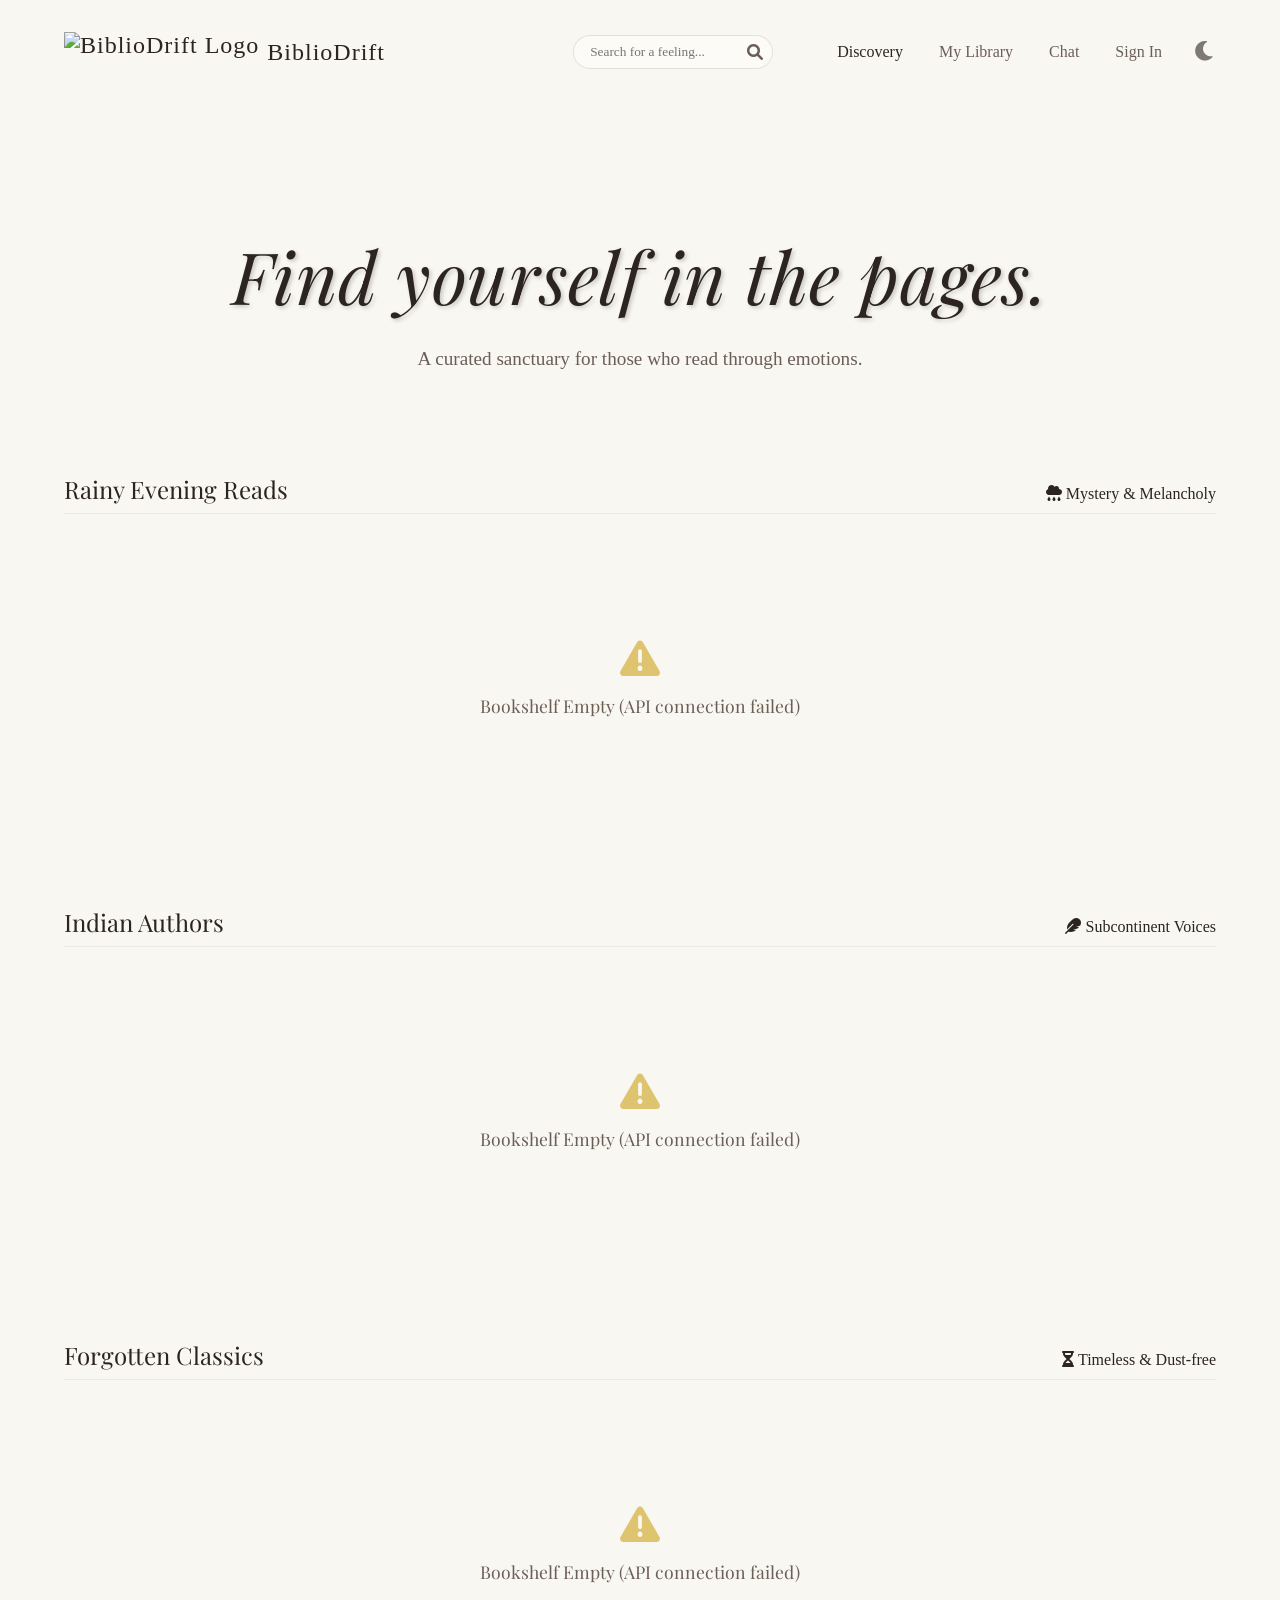
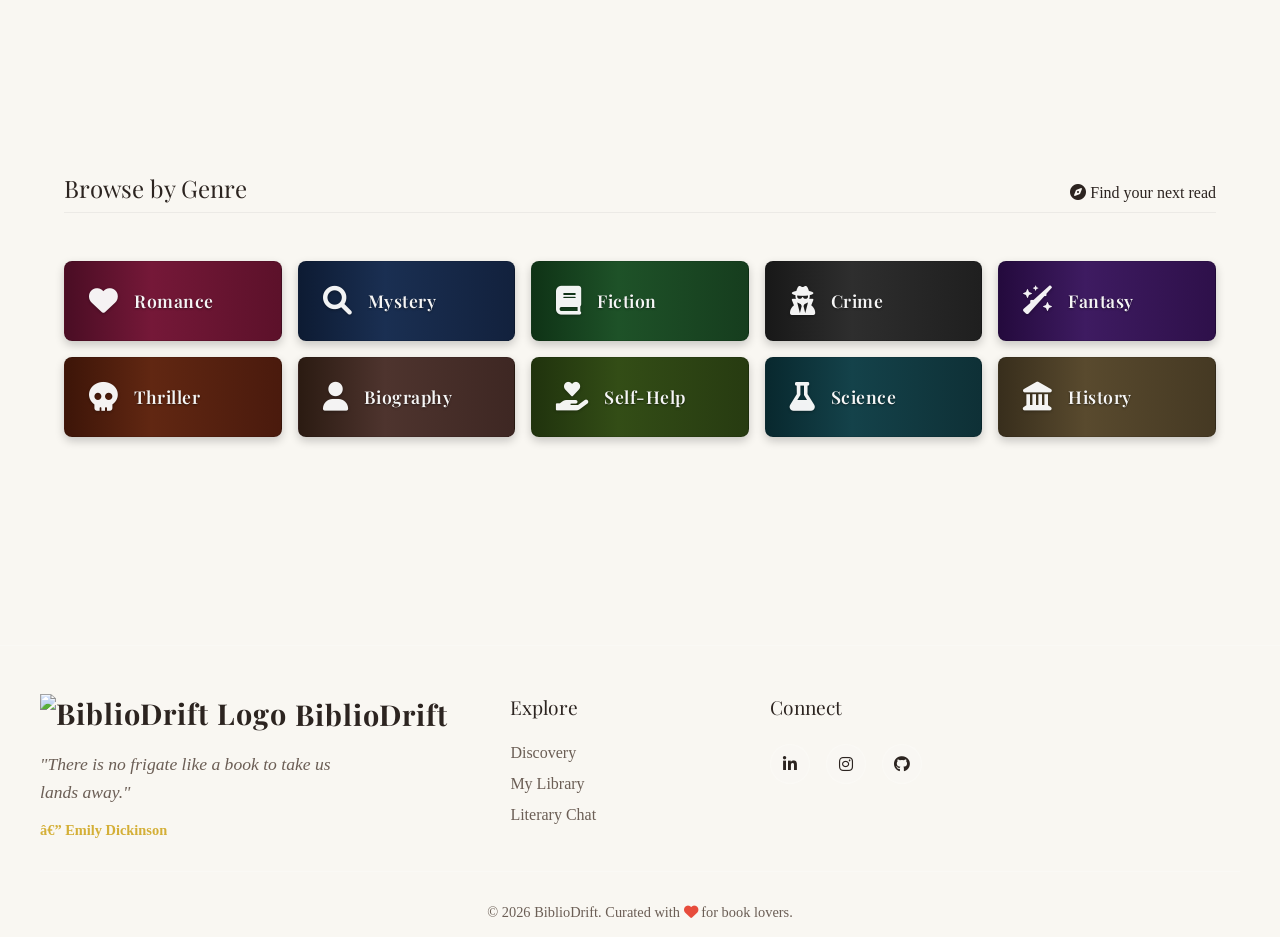
==== frontend/pages/index.html @ f691bd83 "Merge branch 'main' into username" ====
﻿<!doctype html>
<html lang="en">

<head>
  <meta charset="UTF-8" />
  <meta name="viewport" content="width=device-width, initial-scale=1.0" />
  <title>BiblioDrift | Find yourself in the pages</title>
  <link rel="stylesheet" href="../css/style.css" />

  <!-- Fonts -->
  <link rel="preconnect" href="https://fonts.googleapis.com" />
  <link rel="preconnect" href="https://fonts.gstatic.com" crossorigin />
  <link
    href="https://fonts.googleapis.com/css2?family=Playfair+Display:ital,wght@0,400;0,600;1,400&family=Georgia&display=swap"
    rel="stylesheet" />
  <link rel="stylesheet" href="https://cdnjs.cloudflare.com/ajax/libs/font-awesome/6.0.0/css/all.min.css" />
</head>

<body>
  <header>
    <a href="index.html" class="logo">
      <img style="height: 40px" src="../assets/images/biblioDrift_favicon.png" alt="BiblioDrift Logo"> BiblioDrift
    </a>
    <div class="header-controls">
      <div class="search-bar">
        <input type="text" id="searchInput" class="search-input" placeholder="Search for a feeling...">
        <i class="fa-solid fa-search search-icon" id="searchIcon" style="cursor: pointer;"></i>
      </div>
      <nav class="nav-links">
        <div class="tooltip">
          <a href="index.html" class="active">Discovery</a>
          <span class="tooltip-text"><i class="fa-solid fa-wand-magic-sparkles"></i> Explore books</span>
        </div>
        <div class="tooltip">
          <a href="library.html">My Library</a>
          <span class="tooltip-text"><i class="fa-solid fa-book"></i> My Library</span>
        </div>
        <div class="tooltip">
          <a href="chat.html">Chat</a>
          <span class="tooltip-text"><i class="fa-solid fa-comments"></i> Chat</span>
        </div>
        <!-- DYNAMIC AUTH LINK -->
        <div class="tooltip">
          <a href="auth.html" id="navAuthLink">Sign In</a>
          <span class="tooltip-text" id="navAuthTooltip"><i class="fa-solid fa-key"></i> Access account</span>
        </div>
      </nav>
      <button id="themeToggle" class="btn-icon" title="Toggle Theme">
        <i class="fa-solid fa-moon"></i>
      </button>
      <button id="export-library" class="btn-icon" title="Export Library">
        <i class="fa-solid fa-download"></i>
      </button>
    </div>
  </header>

  <main>
    <section class="hero">
      <h1>Find yourself in the pages.</h1>
      <p>A curated sanctuary for those who read through emotions.</p>
    </section>

    <!-- SEARCH RESULTS SECTION (Initially Hidden) -->
    <section id="search-results-section" class="curated-section" style="display: none;">
      <div class="section-header">
        <h2 id="search-query-display">Search Results</h2>
        <span><i class="fa-solid fa-magnifying-glass"></i> Exploring your query</span>
      </div>
      <div class="curated-row" id="search-results-grid">
        <!-- Dynamically Appended Books -->
      </div>
    </section>

    <!-- Curated Sections -->
    <section class="curated-section">
      <div class="section-header">
        <h2>Rainy Evening Reads</h2>
        <span><i class="fa-solid fa-cloud-rain"></i> Mystery & Melancholy</span>
      </div>
      <div class="curated-row" id="row-rainy"></div>
    </section>

    <section class="curated-section">
      <div class="section-header">
        <h2>Indian Authors</h2>
        <span><i class="fa-solid fa-feather"></i> Subcontinent Voices</span>
      </div>
      <div class="curated-row" id="row-indian"></div>
    </section>

    <section class="curated-section">
      <div class="section-header">
        <h2>Forgotten Classics</h2>
        <span><i class="fa-solid fa-hourglass"></i> Timeless & Dust-free</span>
      </div>
      <div class="curated-row" id="row-classics"></div>
    </section>

    <!-- Genre Grid Section -->
    <section class="curated-section genre-section">
      <div class="section-header">
        <h2>Browse by Genre</h2>
        <span><i class="fa-solid fa-compass"></i> Find your next read</span>
      </div>
      <div class="genre-grid" id="genre-grid">
        <div class="genre-card" data-genre="romance"><i class="fa-solid fa-heart"></i><span>Romance</span></div>
        <div class="genre-card" data-genre="mystery"><i class="fa-solid fa-magnifying-glass"></i><span>Mystery</span>
        </div>
        <div class="genre-card" data-genre="fiction"><i class="fa-solid fa-book"></i><span>Fiction</span></div>
        <div class="genre-card" data-genre="crime"><i class="fa-solid fa-user-secret"></i><span>Crime</span></div>
        <div class="genre-card" data-genre="fantasy"><i class="fa-solid fa-wand-sparkles"></i><span>Fantasy</span></div>
        <div class="genre-card" data-genre="thriller"><i class="fa-solid fa-skull"></i><span>Thriller</span></div>
        <div class="genre-card" data-genre="biography"><i class="fa-solid fa-user"></i><span>Biography</span></div>
        <div class="genre-card" data-genre="self-help"><i
            class="fa-solid fa-hand-holding-heart"></i><span>Self-Help</span></div>
        <div class="genre-card" data-genre="science"><i class="fa-solid fa-flask"></i><span>Science</span></div>
        <div class="genre-card" data-genre="history"><i class="fa-solid fa-landmark"></i><span>History</span></div>
      </div>
    </section>

    <!-- Genre Modal -->
    <dialog id="genre-modal" class="genre-modal">
      <div class="genre-modal-content">
        <div class="genre-modal-header">
          <h2 id="genre-modal-title">Genre Books</h2>
          <button class="close-genre-modal" id="close-genre-modal"><i class="fa-solid fa-xmark"></i></button>
        </div>
        <div class="genre-modal-body">
          <div class="genre-books-grid" id="genre-books-grid"></div>
        </div>
      </div>
    </dialog>

    <!-- Book Details Modal -->
    <dialog id="book-details-modal" class="glass-modal">
      <div class="modal-content">
        <button class="close-modal-btn" id="closeModalBtn"><i class="fa-solid fa-xmark"></i></button>
        <div class="modal-body">
          <div class="modal-media"><img id="modal-img" src="" alt="Book Cover" /></div>
          <div class="modal-info">
            <h2 id="modal-title">Book Title</h2>
            <p id="modal-author" class="modal-subtitle">Author Name</p>
            <div class="ai-insight-box">
              <div class="ai-header"><i class="fa-solid fa-wand-magic-sparkles"></i><span>AI Insight</span></div>
              <p id="modal-summary">Loading thoughts...</p>
            </div>
            <div class="modal-actions">
              <button id="modal-add-btn" class="btn-primary"><i class="fa-regular fa-heart"></i> Add to Library</button>
              <button id="modal-share-btn" class="btn-secondary" style="margin-left: 10px; padding: 0.8rem 1.5rem; border: 1px solid var(--glass-border); border-radius: 8px; background: transparent; cursor: pointer; color: var(--text-main); font-family: inherit; transition: all 0.3s ease;"><i class="fa-solid fa-share-nodes"></i> Share</button>
            </div>
          </div>
        </div>
      </div>
    </dialog>
  </main>

  <button id="backToTop" class="btn-icon back-to-top" title="Back to Top">
    <i class="fa-solid fa-arrow-up"></i>
  </button>


  <!-- Enhanced Footer -->
  <footer class="main-footer">
    <div class="footer-container">
      <div class="footer-brand">
        <a href="index.html" class="logo">
          <img style="height: 40px" src="../assets/images/biblioDrift_favicon.png" alt="BiblioDrift Logo"> BiblioDrift
        </a>
        <p class="footer-tagline">"There is no frigate like a book to take us lands away."</p>
        <p class="footer-subtext">â€” Emily Dickinson</p>
      </div>
      <div class="footer-nav">
        <h3>Explore</h3>
        <ul>
          <li><a href="index.html">Discovery</a></li>
          <li><a href="library.html">My Library</a></li>
          <li><a href="chat.html">Literary Chat</a></li>
        </ul>
      </div>
      <div class="footer-social">
        <h3>Connect</h3>
        <div class="social-icons">
          <a href="#" title="LinkedIn"><i class="fab fa-linkedin-in"></i></a>
          <a href="#" title="Instagram"><i class="fab fa-instagram"></i></a>
          <a href="https://github.com/devanshi14malhotra/BiblioDrift" target="_blank" title="GitHub"><i
              class="fa-brands fa-github"></i></a>
        </div>
      </div>
    </div>
    <div class="footer-bottom">
      <p>&copy; 2026 BiblioDrift. Curated with <i class="fa-solid fa-heart"></i> for book lovers.</p>
    </div>
  </footer>

  <script src="../js/config.js"></script>
  <script src="../js/app.js"></script>
  <script src="../script/header-scroll.js"></script>
  <script>
    // Persistent Login Status Check
    document.addEventListener('DOMContentLoaded', () => {
      if (localStorage.getItem('isLoggedIn') === 'true') {
        const link = document.getElementById('navAuthLink');
        const tooltip = document.getElementById('navAuthTooltip');
        if (link) {
          link.innerHTML = '<i class="fa-solid fa-user"></i>';
          link.href = 'profile.html';
        }
        if (tooltip) {
          tooltip.innerHTML = '<i class="fa-solid fa-id-card"></i> View Profile';
        }
      }
    });
  </script>
</body>

</html>
---- frontend/css/style.css ----
:root {
    /* Day Theme (Default) */
    --bg-color: #f9f7f2;
    --header-bg: rgba(249, 247, 242, 0.8);
    --text-main: #2c2420;
    --text-muted: #6b5e55;
    --accent-gold: #d4af37;
    --wood-dark: #5d4037;
    --wood-light: #8d6e63;
    --glass-bg: rgba(255, 255, 255, 0.1);
    --glass-border: rgba(255, 255, 255, 0.2);
    --shadow-soft: 0 10px 30px rgba(0, 0, 0, 0.05);
    --input-bg: rgba(255, 255, 255, 0.5);
    --input-border: rgba(0, 0, 0, 0.1);
    --book-bg: #fff;
    --paper-color: #fffdf9;

    /* Vibe Colors */
    --vibe-mystery: #78909c;
    --vibe-romance: #ef9a9a;
    --vibe-classic: #a1887f;

    /* Dimensions */
    --book-width: 160px;
    --book-height: 240px;
    --book-thick: 40px;
}

[data-theme="night"] {
    /* Night Theme (Dark Wood) */
    --bg-color: #1e1a18;
    --header-bg: rgba(30, 26, 24, 0.85);
    --text-main: #e0d5cb;
    --text-muted: #a89a8e;
    --accent-gold: #fccb4e;
    --wood-dark: #3e2723;
    --wood-light: #5d4037;
    --glass-bg: rgba(0, 0, 0, 0.3);
    --glass-border: rgba(255, 255, 255, 0.05);
    --shadow-soft: 0 10px 40px rgba(0, 0, 0, 0.4);
    --input-bg: rgba(0, 0, 0, 0.2);
    --input-border: rgba(255, 255, 255, 0.1);
    --book-bg: #2c2420;
    --paper-color: #e0d5cb;
}

* {
    box-sizing: border-box;
    margin: 0;
    padding: 0;
}

html {
    scroll-behavior: smooth;
}

body {
    background-color: var(--bg-color);
    color: var(--text-main);
    font-family: "Georgia", serif;
    /* Classic serif for books */
    overflow-x: hidden;
    min-height: 100vh;
}

/* Global Wooden Scrollbar Styling */
::-webkit-scrollbar {
    width: 12px;
}

::-webkit-scrollbar-track {
    background: var(--bg-color);
}

::-webkit-scrollbar-thumb {
    background: linear-gradient(180deg, var(--wood-dark), var(--wood-light));
    border-radius: 6px;
    border: 2px solid var(--bg-color);
}

::-webkit-scrollbar-thumb:hover {
    background: linear-gradient(180deg, var(--wood-light), var(--wood-dark));
    box-shadow: inset 0 0 6px rgba(0, 0, 0, 0.3);
}

h1,
h2,
h3 {
    font-weight: normal;
    font-family: "Playfair Display", serif;
    /* Elegant headings */
}

/* --- Layout --- */
header {
    padding: 2rem 4rem;
    display: flex;
    justify-content: space-between;
    align-items: center;
    position: sticky;
    top: 0;
    z-index: 100;
    background: var(--header-bg);
    backdrop-filter: blur(10px);
    transition: background 0.5s ease;
}

.header-controls {
    display: flex;
    align-items: center;
    gap: 2rem;
}

.search-bar {
    position: relative;
    display: flex;
    align-items: center;
}

.search-input {
    background: var(--input-bg);
    border: 1px solid var(--input-border);
    padding: 0.5rem 1rem;
    border-radius: 20px;
    font-family: "Georgia", serif;
    width: 200px;
    transition: all 0.3s ease;
    outline: none;
    color: var(--text-main);
}

.search-input:focus {
    background: var(--book-bg);
    width: 300px;
    box-shadow: var(--shadow-soft);
}

.search-icon {
    position: absolute;
    right: 10px;
    color: var(--text-muted);
    cursor: pointer;
    transition: color 0.3s ease;
}

.search-icon:hover {
    color: var(--text-main);
}

.logo {
    font-size: 1.5rem;
    letter-spacing: 1px;
    color: var(--text-main);
    text-decoration: none;
    display: flex;
    align-items: center;
    gap: 0.5rem;
}

.nav-links a {
    text-decoration: none;
    color: var(--text-muted);
    margin-left: 2rem;
    transition: color 0.3s ease;
}

.nav-links a:hover,
.nav-links a.active {
    color: var(--text-main);
}

/* === ANIMATED HOVER TOOLTIPS FOR NAVIGATION (NEW) === */
.tooltip {
    position: relative;
    display: inline-block;
}

.tooltip-text {
    position: absolute;
    left: 50%;
    bottom: calc(100% + 8px);
    transform: translateX(-50%) scale(0.95) translateY(6px);
    padding: 10px 14px;
    background: #fffaf3;
    color: #2b2b2b;
    font-size: 13px;
    font-weight: 500;
    white-space: nowrap;
    border-radius: 10px;
    box-shadow: 0 8px 20px rgba(0, 0, 0, 0.15);
    border: 1px solid rgba(0, 0, 0, 0.08);
    opacity: 0;
    visibility: hidden;
    pointer-events: none;
    transition: all 0.25s ease;
    z-index: 9999;
}

.tooltip-text::after {
    content: "";
    position: absolute;
    top: 100%;
    left: 50%;
    transform: translateX(-50%) rotate(45deg);
    width: 12px;
    height: 12px;
    background: #fffaf3;
    border-left: 1px solid rgba(0, 0, 0, 0.08);
    border-bottom: 1px solid rgba(0, 0, 0, 0.08);
}

.tooltip:hover .tooltip-text {
    opacity: 1;
    visibility: visible;
    transform: translateX(-40%) scale(1) translateY(0);
}

.tooltip-text i {
    margin-right: 5px;
    color: var(--accent-gold);
}

main {
    padding: 2rem 4rem;
    max-width: 1400px;
    margin: 0 auto;
}

/* --- Hero --- */
.hero {
    text-align: center;
    padding: 6rem 1rem;
    animation: heroFade 1s ease-out;
}

@keyframes heroFade {
    from {
        opacity: 0;
        transform: translateY(15px);
    }

    to {
        opacity: 1;
        transform: translateY(0);
    }
}

.hero h1 {
    font-size: clamp(2.5rem, 8vw, 4.5rem);
    margin-bottom: 1.5rem;
    font-style: italic;
    line-height: 1.2;
    letter-spacing: 0.5px;
    text-shadow: 2px 2px 4px rgba(0, 0, 0, 0.2);
}

.hero p {
    color: var(--text-muted);
    font-size: 1.2rem;
    line-height: 1.8;
    max-width: 55ch;
    margin: 0 auto;
}

/* --- Curated Tables (Horizontal Scroll) --- */
.curated-section {
    margin-bottom: 6rem;
}

.section-header {
    margin-bottom: 2rem;
    border-bottom: 1px solid rgba(0, 0, 0, 0.05);
    padding-bottom: 0.5rem;
    display: flex;
    justify-content: space-between;
    align-items: baseline;
}

.curated-row {
    display: flex;
    gap: 3rem;
    padding: 2rem 1rem;
    overflow-x: visible;
    /* Allow 3D overflow */
    perspective: 1000px;
}

/* --- 3D Book Component --- */
.book-scene {
    width: var(--book-width);
    height: var(--book-height);
    perspective: 1000px;
    cursor: pointer;
    /* Random slight rotation for organic feel - handled in JS usually, but default here */
}

.book {
    width: 100%;
    height: 100%;
    position: relative;
    transform-style: preserve-3d;
    /* Bouncy cozy feel */
    transform-origin: center center -20px;
    /* Pivot inside the book */
    animation: floatIn 0.8s ease-out backwards;
}

@keyframes floatIn {
    from {
        opacity: 0;
        transform: translateY(50px) scale(0.9);
    }

    to {
        opacity: 1;
        transform: translateY(0) scale(1);
    }
}

.book.flipped {
    transform: rotateY(180deg) scale(1.2) translateZ(50px);
    /* Expand and bring closer */
    z-index: 100;
}

/* Book Faces */
.book__face {
    position: absolute;
    width: 100%;
    height: 100%;
    backface-visibility: hidden;
    /* Hide back when front is clear */
    border-radius: 4px 8px 8px 4px;
    box-shadow: 5px 5px 15px rgba(0, 0, 0, 0.15);
}

.book__face--front {
    background: var(--book-bg);
    transform: rotateY(0deg);
    z-index: 2;
}

.book__face--front img {
    width: 100%;
    height: 100%;
    object-fit: cover;
    border-radius: 4px 8px 8px 4px;
}

.book__face--back {
    transform: rotateY(180deg);
    background: var(--paper-color);
    /* Paper color */
    padding: 1.5rem;
    display: flex;
    flex-direction: column;
    justify-content: space-between;
    border: 1px solid var(--glass-border);
    z-index: 1;
    color: #2c2420;
    /* Keep text dark for paper feel even in night mode */
}

/* The Spine */
.book__face--spine {
    position: absolute;
    width: var(--book-thick);
    height: 100%;
    left: 0;
    top: 0;
    transform: rotateY(-90deg) translateZ(calc(var(--book-thick) / 2));
}

/* Improved 3D Box Model */
/* Re-defining .book for proper thickness volume */
.book {
    transform-origin: center center -20px;
    /* Pivot inside the book */
}

.book__face--front {
    transform: translateZ(20px);
}

.book__face--back {
    transform: rotateY(180deg) translateZ(20px);
}

.book__face--spine {
    width: 40px;
    height: 100%;
    background: #333;
    /* Default spine color */
    transform: rotateY(-90deg) translateZ(20px);
    /* Adjust positioning to be flush left of front face */
    left: -20px;
    /* Half thickness */
}

.book__face--right {
    /* Pages */
    width: 40px;
    height: 100%;
    background: linear-gradient(to right, #fff, #f0f0f0 20%, #fff 40%);
    transform: rotateY(90deg) translateZ(140px);
    /* Width - half thickness */
    left: auto;
    right: -20px;
}

/* Hover Effect: Pull out */
.book-scene:hover .book:not(.flipped) {
    transform: translateZ(30px) translateY(-10px) rotateY(-10deg);
}

/* Glassmorphism Overlay (Quick view) */
.glass-overlay {
    position: absolute;
    bottom: 10px;
    left: 10px;
    right: 10px;
    background: rgba(255, 255, 255, 0.7);
    backdrop-filter: blur(8px);
    padding: 0.5rem;
    border-radius: 6px;
    opacity: 0;
    transform: translateY(10px);
    transition: all 0.3s ease;
    pointer-events: none;
    /* Let clicks pass to book */
}

.book-scene:hover .glass-overlay {
    opacity: 1;
    transform: translateY(0);
}

/* Back of book content */
.handwritten-note {
    font-family: "Courier New", Courier, monospace;
    /* Placeholder for handwriting font */
    color: var(--text-muted);
    font-size: 0.9rem;
    line-height: 1.4;
    background: #fffdc2;
    padding: 10px;
    transform: rotate(-2deg);
    box-shadow: 2px 2px 5px rgba(0, 0, 0, 0.1);
    margin-bottom: 1rem;
}

.book-actions {
    display: flex;
    gap: 0.5rem;
}

.btn-icon {
    border: none;
    background: none;
    cursor: pointer;
    font-size: 1.2rem;
    opacity: 0.6;
    transition: opacity 0.2s;
}

.btn-icon:hover {
    opacity: 1;
    transform: scale(1.1);
}

/* --- Virtual Shelves --- */
.shelves-container {
    display: flex;
    flex-direction: column;
    gap: 4rem;
    padding: 2rem 0;
}

.shelf-row {
    position: relative;
    padding: 0 2rem 1.5rem 2rem;
    /* Realistic Wood Texture Gradient */
    background:
        repeating-linear-gradient(90deg,
            transparent 0,
            transparent 4px,
            rgba(0, 0, 0, 0.02) 5px,
            transparent 10px),
        linear-gradient(to bottom, #5d4037 0%, #3e2723 100%);
    border-bottom: 25px solid #281a15;
    /* Thicker front lip */
    border-radius: 4px;
    box-shadow:
        0 20px 20px -10px rgba(0, 0, 0, 0.3),
        inset 0 2px 20px rgba(0, 0, 0, 0.2);
    display: flex;
    align-items: flex-end;
    gap: 1.5rem;
    /* More spacing for expanded books */
    min-height: 280px;
}

.shelf-row::after {
    /* Depth shadow on wall behind books */
    content: "";
    position: absolute;
    bottom: 25px;
    /* Above bottom lip */
    left: 0;
    right: 0;
    height: 100%;
    z-index: -1;
    background: linear-gradient(to bottom,
            rgba(0, 0, 0, 0.1),
            rgba(0, 0, 0, 0.4));
    pointer-events: none;
}

.shelf-label {
    position: absolute;
    top: -20px;
    left: 0;
    font-size: 1.2rem;
    color: var(--wood-light);
    font-style: italic;
}

/* --- Mood Analysis Styles --- */

/* Mood Tags on Book Covers */
.mood-tags {
    position: absolute;
    top: 5px;
    left: 5px;
    display: flex;
    flex-direction: column;
    gap: 2px;
}

.mood-tag {
    background: rgba(0, 0, 0, 0.7);
    color: white;
    padding: 2px 6px;
    border-radius: 10px;
    font-size: 0.7rem;
    font-weight: bold;
    text-transform: capitalize;
}

/* Mood-specific colors */
.mood-cozy {
    background: #8d6e63 !important;
}

.mood-dark {
    background: #424242 !important;
}

.mood-mysterious {
    background: #5e35b1 !important;
}

.mood-romantic {
    background: #e91e63 !important;
}

.mood-adventurous {
    background: #ff5722 !important;
}

.mood-melancholy {
    background: #607d8b !important;
}

.mood-uplifting {
    background: #4caf50 !important;
}

.mood-intense {
    background: #f44336 !important;
}

.mood-whimsical {
    background: #9c27b0 !important;
}

.mood-thought-provoking {
    background: #795548 !important;
}

/* Glass overlay mood tags */
.glass-mood-tags {
    margin-top: 0.5rem;
    display: flex;
    gap: 0.25rem;
    flex-wrap: wrap;
}

.glass-mood-tag {
    background: rgba(255, 255, 255, 0.3);
    padding: 1px 4px;
    border-radius: 8px;
    font-size: 0.6rem;
    text-transform: capitalize;
}

/* Back of book mood analysis */
.mood-analysis {
    margin-top: 1rem;
    padding-top: 0.5rem;
    border-top: 1px solid rgba(0, 0, 0, 0.1);
}

.mood-tags-back {
    display: flex;
    gap: 0.25rem;
    flex-wrap: wrap;
    margin-top: 0.25rem;
}

.mood-tag-small {
    background: var(--accent-gold);
    color: white;
    padding: 1px 4px;
    border-radius: 6px;
    font-size: 0.6rem;
    text-transform: capitalize;
}

/* Mood Analysis Modal */
.mood-modal {
    position: fixed;
    top: 0;
    left: 0;
    width: 100%;
    height: 100%;
    background: rgba(0, 0, 0, 0.7);
    display: flex;
    justify-content: center;
    align-items: center;
    z-index: 1000;
    backdrop-filter: blur(5px);
}

.mood-modal-content {
    background: var(--book-bg);
    border-radius: 12px;
    max-width: 500px;
    width: 90%;
    max-height: 80vh;
    overflow-y: auto;
    box-shadow: var(--shadow-soft);
    border: 1px solid var(--glass-border);
}

.mood-modal-header {
    padding: 1.5rem;
    border-bottom: 1px solid var(--glass-border);
    display: flex;
    justify-content: space-between;
    align-items: center;
}

.mood-modal-header h3 {
    margin: 0;
    color: var(--text-main);
}

.close-modal {
    background: none;
    border: none;
    font-size: 1.5rem;
    cursor: pointer;
    color: var(--text-muted);
    padding: 0;
    width: 30px;
    height: 30px;
    display: flex;
    align-items: center;
    justify-content: center;
}

.close-modal:hover {
    color: var(--text-main);
}

.mood-modal-body {
    padding: 1.5rem;
}

.mood-section {
    margin-bottom: 1.5rem;
}

.mood-section h4 {
    margin: 0 0 0.5rem 0;
    color: var(--text-main);
    font-size: 1rem;
}

/* Sentiment Bar */
.sentiment-bar {
    width: 100%;
    height: 8px;
    background: #e0e0e0;
    border-radius: 4px;
    overflow: hidden;
    margin: 0.5rem 0;
}

.sentiment-fill {
    height: 100%;
    background: linear-gradient(to right, #f44336, #ff9800, #4caf50);
    transition: width 0.3s ease;
}

/* Large mood tags in modal */
.mood-tags-large {
    display: flex;
    gap: 0.5rem;
    flex-wrap: wrap;
}

.mood-tag-large {
    padding: 0.5rem 1rem;
    border-radius: 20px;
    font-size: 0.9rem;
    font-weight: bold;
    color: white;
    text-transform: capitalize;
}

/* Vibe quote styling */
.vibe-quote {
    background: var(--paper-color);
    padding: 1rem;
    border-radius: 8px;
    font-style: italic;
    color: #2c2420;
    border-left: 4px solid var(--accent-gold);
    margin: 0.5rem 0;
}

/* Mood button in book actions */
.mood-btn {
    color: var(--accent-gold) !important;
}

.mood-btn:hover {
    color: var(--wood-dark) !important;
    transform: scale(1.1);
}

/* Responsive mood modal */
@media (max-width: 768px) {
    .mood-modal-content {
        width: 95%;
        margin: 1rem;
    }

    .mood-tags-large {
        flex-direction: column;
    }

    .mood-tag-large {
        text-align: center;
    }
}

/* Utilities */
.hidden {
    display: none;
}

.fade-in {
    animation: fadeIn 1s ease;
}

@keyframes fadeIn {
    from {
        opacity: 0;
        transform: translateY(10px);
    }

    to {
        opacity: 1;
        transform: translateY(0);
    }
}

/* Theme Toggle Button Enhancement */
#themeToggle {
    font-size: 1.4rem;
    color: var(--text-main);
    cursor: pointer;
    transition:
        transform 0.3s ease,
        color 0.3s ease;
}

#themeToggle:hover {
    transform: rotate(15deg) scale(1.1);
    color: var(--accent-gold);
}

/* --- Back to Top Button --- */
.back-to-top {
    position: fixed;
    bottom: 2rem;
    right: 2rem;
    width: 3rem;
    height: 3rem;
    border-radius: 50%;
    background: var(--header-bg);
    border: 1px solid var(--glass-border);
    box-shadow: var(--shadow-soft);
    display: flex;
    justify-content: center;
    align-items: center;
    z-index: 999;
    opacity: 1;
    visibility: visible;
    transition: all 0.4s ease;
    backdrop-filter: blur(5px);
}

.back-to-top.hidden {
    opacity: 0;
    visibility: hidden;
    transform: translateY(20px);
}

.back-to-top:hover {
    background: var(--book-bg);
    transform: translateY(-5px);
    box-shadow: 0 15px 30px rgba(0, 0, 0, 0.15);
    color: var(--accent-gold);
}

/*Footer design */

.footer {
    min-height: 120px;
    width: 100%;
    background-color: #222;
    display: flex;
    flex-direction: column;
    justify-content: center;
    align-items: center;
    gap: 1.2rem;
    padding: 2rem 0;
    margin-top: 4rem;
}

.social_icons {
    display: flex;
    gap: 2rem;
    z-index: 999;
}

.social_icons a {
    color: var(--accent-gold);
    font-size: 2rem;
    transition:
        transform 0.3s ease,
        color 0.3s ease;
    text-decoration: none;
}

.social_icons a:hover {
    color: white;
    transform: translateY(-5px);
}

.reading-progress {
    margin-top: 0.75rem;
    opacity: 0.85;
}

.progress-slider {
    width: 100%;
    accent-color: var(--accent-gold);
}

.reading-progress small {
    font-size: 0.7rem;
    opacity: 0.7;
}

/* --- Glass Modal --- */
.glass-modal {
    margin: auto;
    width: 90%;
    max-width: 900px;
    background: transparent;
    border: none;
    padding: 0;
    overflow: visible;
}

.glass-modal::backdrop {
    background: rgba(0, 0, 0, 0.4);
    backdrop-filter: blur(5px);
}

.modal-content {
    background: rgba(255, 255, 255, 0.65);
    backdrop-filter: blur(20px);
    -webkit-backdrop-filter: blur(20px);
    border: 1px solid var(--glass-border);
    border-radius: 20px;
    box-shadow: 0 25px 50px -12px rgba(0, 0, 0, 0.25);
    padding: 2.5rem;
    position: relative;
    overflow: hidden;
    animation: modalIn 0.4s cubic-bezier(0.175, 0.885, 0.32, 1.275);
}

[data-theme="night"] .modal-content {
    background: rgba(30, 26, 24, 0.8);
    border: 1px solid rgba(255, 255, 255, 0.1);
}

@keyframes modalIn {
    from {
        opacity: 0;
        transform: scale(0.9) translateY(20px);
    }

    to {
        opacity: 1;
        transform: scale(1) translateY(0);
    }
}

.close-modal-btn {
    position: absolute;
    top: 1.5rem;
    right: 1.5rem;
    background: var(--glass-bg);
    border: none;
    width: 2.5rem;
    height: 2.5rem;
    border-radius: 50%;
    cursor: pointer;
    font-size: 1.2rem;
    color: var(--text-muted);
    transition: all 0.2s;
    display: flex;
    justify-content: center;
    align-items: center;
    z-index: 10;
}

.close-modal-btn:hover {
    background: var(--accent-gold);
    color: #fff;
    transform: rotate(90deg);
}

.modal-body {
    display: grid;
    grid-template-columns: 300px 1fr;
    gap: 3rem;
}

.modal-media {
    display: flex;
    justify-content: center;
    align-items: center;
}

.modal-media img {
    width: 100%;
    height: auto;
    border-radius: 12px;
    box-shadow: 10px 10px 30px rgba(0, 0, 0, 0.2);
    transform: rotate(-3deg);
    transition: transform 0.3s;
}

.modal-media img:hover {
    transform: rotate(0) scale(1.02);
}

.modal-info {
    display: flex;
    flex-direction: column;
    gap: 1.5rem;
}

.modal-info h2 {
    font-size: 2.5rem;
    line-height: 1.2;
    margin-bottom: 0;
}

.modal-subtitle {
    font-size: 1.2rem;
    color: var(--text-muted);
    font-style: italic;
    margin-top: -1rem;
}

/* AI Insight Box */
.ai-insight-box {
    background: linear-gradient(135deg,
            rgba(255, 255, 255, 0.4),
            rgba(255, 255, 255, 0.1));
    border: 1px solid var(--glass-border);
    padding: 1.5rem;
    border-radius: 15px;
    position: relative;
    margin-top: 1rem;
}

[data-theme="night"] .ai-insight-box {
    background: linear-gradient(135deg,
            rgba(255, 255, 255, 0.05),
            rgba(0, 0, 0, 0.2));
}

.ai-insight-box::before {
    content: "";
    position: absolute;
    top: 0;
    left: 0;
    right: 0;
    height: 2px;
    background: linear-gradient(90deg,
            transparent,
            var(--accent-gold),
            transparent);
    opacity: 0.5;
}

.ai-header {
    display: flex;
    align-items: center;
    gap: 0.8rem;
    font-family: "Courier New", monospace;
    /* Tech feel */
    font-weight: bold;
    color: var(--accent-gold);
    margin-bottom: 1rem;
    text-transform: uppercase;
    letter-spacing: 1px;
    font-size: 0.9rem;
}

#modal-summary {
    line-height: 1.6;
    color: var(--text-main);
}

.modal-actions {
    margin-top: auto;
    display: flex;
    gap: 1rem;
}

.btn-primary {
    background: var(--text-main);
    color: var(--bg-color);
    border: none;
    padding: 1rem 2rem;
    border-radius: 30px;
    font-family: "Georgia", serif;
    font-size: 1.1rem;
    cursor: pointer;
    transition: all 0.3s;
    display: flex;
    align-items: center;
    gap: 0.8rem;
}

.btn-primary:hover {
    background: var(--accent-gold);
    color: #fff;
    transform: translateY(-2px);
    box-shadow: 0 5px 15px rgba(0, 0, 0, 0.1);
}

/* Responsive Modal */
@media (max-width: 768px) {
    .modal-body {
        grid-template-columns: 1fr;
    }

    .modal-media img {
        max-width: 200px;
        transform: rotate(0);
    }

    .modal-content {
        padding: 1.5rem;
    }
}

/* ===== CHAT INTERFACE STYLES ===== */

.chat-container {
    max-width: 900px;
    margin: 0 auto;
    height: calc(100vh - 80px);
    display: flex;
    flex-direction: column;
    background: var(--glass-bg);
    backdrop-filter: blur(20px);
    border: 1px solid var(--glass-border);
    border-radius: 20px;
    overflow: hidden;
    box-shadow: var(--shadow-soft);
}

.chat-header {
    padding: 20px 25px;
    background: var(--glass-bg);
    border-bottom: 1px solid var(--glass-border);
    display: flex;
    justify-content: space-between;
    align-items: center;
}

.bookseller-info {
    display: flex;
    align-items: center;
    gap: 15px;
}

.bookseller-avatar {
    width: 50px;
    height: 50px;
    background: var(--accent-gold);
    border-radius: 50%;
    display: flex;
    align-items: center;
    justify-content: center;
    color: var(--wood-dark);
    font-size: 20px;
    box-shadow: 0 4px 15px rgba(212, 175, 55, 0.3);
}

.bookseller-details h2 {
    font-family: 'Playfair Display', serif;
    color: var(--text-main);
    font-size: 1.4rem;
    margin-bottom: 4px;
}

.status {
    display: flex;
    align-items: center;
    gap: 8px;
    color: var(--text-muted);
    font-size: 0.9rem;
}

.status-dot {
    width: 8px;
    height: 8px;
    background: #4caf50;
    border-radius: 50%;
    animation: pulse 2s infinite;
}

@keyframes pulse {

    0%,
    100% {
        opacity: 1;
    }

    50% {
        opacity: 0.5;
    }
}

.chat-actions {
    display: flex;
    gap: 10px;
}

.action-btn {
    width: 40px;
    height: 40px;
    background: var(--glass-bg);
    border: 1px solid var(--glass-border);
    border-radius: 10px;
    color: var(--text-muted);
    cursor: pointer;
    transition: all 0.3s ease;
    display: flex;
    align-items: center;
    justify-content: center;
}

.action-btn:hover {
    background: var(--accent-gold);
    color: var(--wood-dark);
    transform: translateY(-2px);
}

.chat-messages {
    flex: 1;
    overflow-y: auto;
    padding: 20px 25px;
    display: flex;
    flex-direction: column;
    gap: 20px;
}

.message {
    display: flex;
    gap: 12px;
    max-width: 80%;
}

.message.user-message {
    align-self: flex-end;
    flex-direction: row-reverse;
}

.message-avatar {
    width: 35px;
    height: 35px;
    border-radius: 50%;
    display: flex;
    align-items: center;
    justify-content: center;
    font-size: 14px;
    flex-shrink: 0;
}

.bookseller-message .message-avatar {
    background: var(--accent-gold);
    color: var(--wood-dark);
}

.user-message .message-avatar {
    background: var(--wood-light);
    color: var(--paper-color);
}

.message-content {
    flex: 1;
}

.message-bubble {
    background: var(--glass-bg);
    border: 1px solid var(--glass-border);
    border-radius: 18px;
    padding: 15px 18px;
    backdrop-filter: blur(10px);
    box-shadow: 0 4px 15px rgba(0, 0, 0, 0.1);
}

.user-message .message-bubble {
    background: var(--accent-gold);
    color: var(--wood-dark);
    border-color: var(--accent-gold);
}

.message-bubble p {
    margin-bottom: 8px;
    line-height: 1.5;
    color: var(--text-main);
}

.user-message .message-bubble p {
    color: var(--wood-dark);
}

.message-bubble p:last-child {
    margin-bottom: 0;
}

.message-time {
    font-size: 0.75rem;
    color: var(--text-muted);
    margin-top: 5px;
    text-align: left;
}

.user-message .message-time {
    text-align: right;
}

.quick-suggestions {
    padding: 15px 25px;
    border-top: 1px solid var(--glass-border);
    background: var(--glass-bg);
}

.suggestions-header {
    font-size: 0.9rem;
    color: var(--text-muted);
    margin-bottom: 12px;
}

.suggestions-list {
    display: flex;
    gap: 10px;
    flex-wrap: wrap;
}

.suggestion-btn {
    background: var(--glass-bg);
    border: 1px solid var(--glass-border);
    border-radius: 20px;
    padding: 8px 15px;
    color: var(--text-main);
    cursor: pointer;
    transition: all 0.3s ease;
    font-size: 0.85rem;
    display: flex;
    align-items: center;
    gap: 6px;
    backdrop-filter: blur(10px);
}

.suggestion-btn:hover {
    background: var(--accent-gold);
    color: var(--wood-dark);
    transform: translateY(-2px);
    box-shadow: 0 4px 15px rgba(212, 175, 55, 0.3);
}

.chat-input-container {
    padding: 20px 25px;
    border-top: 1px solid var(--glass-border);
    background: var(--glass-bg);
}

.chat-input-wrapper {
    display: flex;
    gap: 12px;
    align-items: flex-end;
    background: var(--input-bg);
    border: 1px solid var(--input-border);
    border-radius: 20px;
    padding: 12px 15px;
    backdrop-filter: blur(10px);
}

#chatInput {
    flex: 1;
    background: transparent;
    border: none;
    outline: none;
    color: var(--text-main);
    font-size: 1rem;
    line-height: 1.4;
    resize: none;
    min-height: 24px;
    max-height: 120px;
    font-family: inherit;
}

#chatInput::placeholder {
    color: var(--text-muted);
}

.send-btn {
    width: 40px;
    height: 40px;
    background: var(--accent-gold);
    border: none;
    border-radius: 50%;
    color: var(--wood-dark);
    cursor: pointer;
    transition: all 0.3s ease;
    display: flex;
    align-items: center;
    justify-content: center;
    flex-shrink: 0;
}

.send-btn:hover {
    transform: scale(1.1);
    box-shadow: 0 4px 15px rgba(212, 175, 55, 0.4);
}

.send-btn:disabled {
    opacity: 0.5;
    cursor: not-allowed;
    transform: none;
}

.input-hint {
    margin-top: 8px;
    font-size: 0.8rem;
    color: var(--text-muted);
    display: flex;
    align-items: center;
    gap: 6px;
}

/* Book Recommendations in Chat */
.book-recommendation {
    margin: 15px 0;
    padding: 15px;
    background: var(--glass-bg);
    border: 1px solid var(--glass-border);
    border-radius: 12px;
    backdrop-filter: blur(10px);
}

.book-rec-header {
    display: flex;
    justify-content: space-between;
    align-items: center;
    margin-bottom: 12px;
}

.book-rec-title {
    font-weight: 600;
    color: var(--text-main);
    font-size: 0.95rem;
}

.book-rec-count {
    font-size: 0.8rem;
    color: var(--text-muted);
    background: var(--glass-bg);
    padding: 4px 8px;
    border-radius: 10px;
}

.book-rec-grid {
    display: grid;
    grid-template-columns: repeat(auto-fill, minmax(120px, 1fr));
    gap: 12px;
}

.book-rec-item {
    background: var(--glass-bg);
    border: 1px solid var(--glass-border);
    border-radius: 8px;
    padding: 10px;
    text-align: center;
    cursor: pointer;
    transition: all 0.3s ease;
    backdrop-filter: blur(5px);
}

.book-rec-item:hover {
    transform: translateY(-3px);
    box-shadow: 0 6px 20px rgba(0, 0, 0, 0.15);
    border-color: var(--accent-gold);
}

.book-rec-cover {
    width: 60px;
    height: 90px;
    background: var(--book-bg);
    border-radius: 4px;
    margin: 0 auto 8px;
    display: flex;
    align-items: center;
    justify-content: center;
    overflow: hidden;
    box-shadow: 0 2px 8px rgba(0, 0, 0, 0.1);
}

.book-rec-cover img {
    width: 100%;
    height: 100%;
    object-fit: cover;
}

.book-rec-cover i {
    font-size: 24px;
    color: var(--text-muted);
}

.book-rec-info h4 {
    font-size: 0.8rem;
    color: var(--text-main);
    margin-bottom: 4px;
    line-height: 1.2;
    display: -webkit-box;
    -webkit-line-clamp: 2;
    -webkit-box-orient: vertical;
    overflow: hidden;
}

.book-rec-info p {
    font-size: 0.7rem;
    color: var(--text-muted);
    display: -webkit-box;
    -webkit-line-clamp: 1;
    -webkit-box-orient: vertical;
    overflow: hidden;
}

/* Typing Indicator */
.typing-indicator {
    display: flex;
    align-items: center;
    gap: 12px;
    max-width: 80%;
}

.typing-indicator .message-avatar {
    width: 35px;
    height: 35px;
    background: var(--accent-gold);
    color: var(--wood-dark);
    border-radius: 50%;
    display: flex;
    align-items: center;
    justify-content: center;
    font-size: 14px;
}

.typing-bubble {
    background: var(--glass-bg);
    border: 1px solid var(--glass-border);
    border-radius: 18px;
    padding: 15px 18px;
    backdrop-filter: blur(10px);
    display: flex;
    align-items: center;
    gap: 4px;
}

.typing-dot {
    width: 8px;
    height: 8px;
    background: var(--text-muted);
    border-radius: 50%;
    animation: typing 1.4s infinite ease-in-out;
}

.typing-dot:nth-child(2) {
    animation-delay: 0.2s;
}

.typing-dot:nth-child(3) {
    animation-delay: 0.4s;
}

@keyframes typing {

    0%,
    60%,
    100% {
        transform: translateY(0);
        opacity: 0.4;
    }

    30% {
        transform: translateY(-10px);
        opacity: 1;
    }
}

/* Responsive Design */
@media (max-width: 768px) {
    .chat-container {
        height: calc(100vh - 60px);
        border-radius: 0;
        margin: 0;
    }

    .chat-header {
        padding: 15px 20px;
    }

    .bookseller-details h2 {
        font-size: 1.2rem;
    }

    .chat-messages {
        padding: 15px 20px;
    }

    .message {
        max-width: 90%;
    }

    .suggestions-list {
        flex-direction: column;
    }

    .suggestion-btn {
        justify-content: center;
    }

    .book-rec-grid {
        grid-template-columns: repeat(auto-fill, minmax(100px, 1fr));
        gap: 8px;
    }
}

@media (max-width: 480px) {
    .chat-header {
        padding: 12px 15px;
    }

    .bookseller-avatar {
        width: 40px;
        height: 40px;
        font-size: 16px;
    }

    .bookseller-details h2 {
        font-size: 1.1rem;
    }

    .chat-messages {
        padding: 12px 15px;
    }

    .chat-input-container {
        padding: 15px;
    }

    .book-rec-grid {
        grid-template-columns: repeat(2, 1fr);
    }
}

/* ===== GENRE SECTION STYLES ===== */

/* Genre Grid Layout */
.genre-grid {
    display: grid;
    grid-template-columns: repeat(5, 1fr);
    gap: 1rem;
    padding: 1rem 0;
}

/* Genre Card - Vintage Book Spine Look */
/* Genre Card - Compact Vintage Rectangular Look */
.genre-card {
    display: flex;
    flex-direction: row;
    /* Horizontal layout */
    align-items: center;
    justify-content: flex-start;
    padding: 1rem 1.5rem;
    cursor: pointer;
    transition: all 0.3s cubic-bezier(0.23, 1, 0.32, 1);

    /* Rectangular Shape */
    border-radius: 8px;
    box-shadow: 0 4px 10px rgba(0, 0, 0, 0.2);

    height: 80px;
    /* Much smaller height */
    position: relative;
    overflow: hidden;
    border: 1px solid rgba(0, 0, 0, 0.1);
    gap: 1rem;
}

/* Remove gold lines for cleaner small look */
.genre-card::before,
.genre-card::after {
    display: none;
}

.genre-card i {
    font-size: 1.8rem;
    margin-bottom: 0;
    margin-right: 0;
    color: rgba(255, 255, 255, 0.95);
    /* Bright White/Gold */
    text-shadow: 0 1px 3px rgba(0, 0, 0, 0.3);
    transition: transform 0.3s ease;
    flex-shrink: 0;
}

.genre-card span {
    font-family: 'Playfair Display', serif;
    font-size: 1.1rem;
    font-weight: 600;
    color: #f5f5f5;
    text-transform: capitalize;
    /* Easier to read */
    letter-spacing: 0.5px;
    text-shadow: 0 1px 2px rgba(0, 0, 0, 0.5);
    text-align: left;
    writing-mode: horizontal-tb;
    /* Horizontal Text */
    transform: none;
}

.genre-card:hover {
    transform: translateY(-5px);
    box-shadow: 0 8px 20px rgba(0, 0, 0, 0.3);
    z-index: 10;
}

.genre-card:hover i {
    transform: scale(1.1);
    color: #fff;
}

/* Genre Card Colors - Vintage Leather Palette (Deep & Dark) */

/* Romance: Deep Burgundy (Vintage Red) */
.genre-card[data-genre="romance"] {
    background: linear-gradient(90deg, #4a0d24 0%, #751838 40%, #5c112a 100%);
}

/* Mystery: Midnight Navy */
.genre-card[data-genre="mystery"] {
    background: linear-gradient(90deg, #0d1b33 0%, #1a2f52 40%, #12213d 100%);
}

/* Fiction: Classic Dark Green */
.genre-card[data-genre="fiction"] {
    background: linear-gradient(90deg, #0f3316 0%, #1e5228 40%, #163d1e 100%);
}

/* Crime: Charcoal Black */
.genre-card[data-genre="crime"] {
    background: linear-gradient(90deg, #181818 0%, #2e2e2e 40%, #1f1f1f 100%);
}

/* Fantasy: Deep Royal Purple */
.genre-card[data-genre="fantasy"] {
    background: linear-gradient(90deg, #240a3d 0%, #3e1b61 40%, #2e104a 100%);
}

/* Thriller: Burnt Rust/Dark Terracotta */
.genre-card[data-genre="thriller"] {
    background: linear-gradient(90deg, #3d1508 0%, #612712 40%, #4a1a0d 100%);
}

/* Biography: Old Leather Brown */
.genre-card[data-genre="biography"] {
    background: linear-gradient(90deg, #2b1b12 0%, #4e342e 40%, #3e2723 100%);
}

/* Self-Help: Olive Drab */
.genre-card[data-genre="self-help"] {
    background: linear-gradient(90deg, #20330d 0%, #334d16 40%, #273b11 100%);
}

/* Science: Dark Slate/Teal */
.genre-card[data-genre="science"] {
    background: linear-gradient(90deg, #08282e 0%, #14424a 40%, #0e3036 100%);
}

/* History: Worn Bronze/Brown */
.genre-card[data-genre="history"] {
    background: linear-gradient(90deg, #382e1c 0%, #594a2e 40%, #453923 100%);
}

/* Genre Modal Start */

/* Genre Modal */
.genre-modal {
    position: fixed;
    top: 0;
    left: 0;
    width: 100%;
    height: 100%;
    background: rgba(0, 0, 0, 0.6);
    backdrop-filter: blur(8px);
    -webkit-backdrop-filter: blur(8px);
    border: none;
    padding: 0;
    max-width: 100%;
    max-height: 100%;
    z-index: 10000;
}

.genre-modal::backdrop {
    background: transparent;
}

.genre-modal-content {
    background: var(--bg-color);
    width: 90%;
    max-width: 1100px;
    max-height: 85vh;
    margin: 5vh auto;
    border-radius: 24px;
    overflow: hidden;
    box-shadow: 0 25px 80px rgba(0, 0, 0, 0.3);
    display: flex;
    flex-direction: column;
}

.genre-modal-header {
    display: flex;
    justify-content: space-between;
    align-items: center;
    padding: 1.5rem 2rem;
    border-bottom: 1px solid rgba(0, 0, 0, 0.1);
    background: linear-gradient(to bottom, var(--card-bg), transparent);
}

.genre-modal-header h2 {
    font-family: 'Playfair Display', serif;
    font-size: 1.75rem;
    color: var(--text-main);
    margin: 0;
}

.close-genre-modal {
    background: none;
    border: none;
    font-size: 1.5rem;
    color: var(--text-main);
    cursor: pointer;
    padding: 0.5rem;
    border-radius: 50%;
    transition: all 0.2s ease;
}

.close-genre-modal:hover {
    background: rgba(0, 0, 0, 0.1);
    transform: rotate(90deg);
}

.genre-modal-body {
    padding: 2rem;
    overflow-y: auto;
    flex: 1;
}

/* Genre Books Grid */
.genre-books-grid {
    display: flex;
    flex-wrap: wrap;
    justify-content: center;
    gap: 3rem;
    padding: 2rem;
    perspective: 1000px;
}

.genre-book-card {
    background: var(--card-bg);
    border-radius: 12px;
    overflow: hidden;
    transition: all 0.3s ease;
    cursor: pointer;
    box-shadow: 0 4px 15px rgba(0, 0, 0, 0.1);
}

.genre-book-card:hover {
    transform: translateY(-5px);
    box-shadow: 0 12px 30px rgba(0, 0, 0, 0.2);
}

.genre-book-card img {
    width: 100%;
    height: 200px;
    object-fit: cover;
}

.genre-book-info {
    padding: 1rem;
}

.genre-book-info h4 {
    font-family: 'Playfair Display', serif;
    font-size: 0.95rem;
    font-weight: 600;
    color: var(--text-main);
    margin: 0 0 0.25rem 0;
    display: -webkit-box;
    -webkit-line-clamp: 2;
    -webkit-box-orient: vertical;
    overflow: hidden;
}

.genre-book-info p {
    font-size: 0.8rem;
    color: var(--text-secondary);
    margin: 0;
}

.genre-loading {
    grid-column: 1 / -1;
    display: flex;
    flex-direction: column;
    align-items: center;
    justify-content: center;
    padding: 3rem;
    color: var(--text-secondary);
    gap: 1rem;
}

.genre-loading i {
    font-size: 2rem;
    color: var(--accent-gold);
}

/* Genre Responsive */
@media (max-width: 900px) {
    .genre-grid {
        grid-template-columns: repeat(3, 1fr);
    }
}

@media (max-width: 600px) {
    .genre-grid {
        grid-template-columns: repeat(2, 1fr);
        gap: 0.75rem;
    }

    .genre-card {
        padding: 1.25rem 0.75rem;
    }

    .genre-card i {
        font-size: 1.5rem;
    }

    .genre-card span {
        font-size: 0.85rem;
    }

    .genre-modal-content {
        width: 95%;
        max-height: 90vh;
        margin: 2.5vh auto;
    }

    .genre-books-grid {
        grid-template-columns: repeat(2, 1fr);
        gap: 1rem;
    }
}

/* ===== 3D BOOKSHELF STYLES =====  */

/* Main bookshelf container with perspective */
.bookshelf-3d-container {
    perspective: 1200px;
    perspective-origin: center 40%;
    padding: 2rem 0;
    min-height: 400px;
    display: flex;
    flex-direction: column;
}

/* Empty State Placeholder */
.library-empty-state {
    text-align: center;
    padding: 4rem 2rem;
    background: var(--glass-bg);
    backdrop-filter: blur(10px);
    border: 1px solid var(--glass-border);
    border-radius: 20px;
    max-width: 600px;
    margin: 2rem auto;
    animation: fadeIn 0.8s ease-out;
    display: flex;
    flex-direction: column;
    align-items: center;
    box-shadow: var(--shadow-soft);
}

.empty-state-icon {
    font-size: 4rem;
    color: var(--accent-gold);
    margin-bottom: 1.5rem;
    opacity: 0.8;
}

.library-empty-state h2 {
    font-size: 2rem;
    margin-bottom: 1rem;
    font-family: 'Playfair Display', serif;
    font-style: italic;
}

.library-empty-state p {
    color: var(--text-muted);
    font-size: 1.1rem;
    line-height: 1.6;
    max-width: 40ch;
    margin-bottom: 1rem;
}

/* Individual shelf section */
.shelf-section-3d {
    margin-bottom: 4rem;
    position: relative;
    padding-top: 2rem;
    border-top: 4px solid #3e2723;
}

.shelf-section-3d:first-child {
    border-top: none;
    padding-top: 0;
}

.shelf-section-3d .shelf-label {
    position: relative;
    top: auto;
    left: auto;
    margin-bottom: 1.5rem;
    font-size: 1.4rem;
    color: var(--text-main);
    font-style: italic;
    font-family: 'Playfair Display', serif;
    display: flex;
    align-items: center;
    gap: 0.5rem;
    padding-bottom: 0.5rem;
    border-bottom: 2px solid #4e342e;
}

/* 3D Wooden Bookshelf */
.bookshelf-3d {
    position: relative;
    transform-style: preserve-3d;
    transform: rotateX(2deg);
    min-height: 350px;
    padding: 30px 40px 20px;
    margin: 0 -20px;

    /* Realistic wood texture */
    background:
        repeating-linear-gradient(90deg,
            transparent 0,
            transparent 3px,
            rgba(0, 0, 0, 0.03) 3px,
            transparent 8px),
        repeating-linear-gradient(0deg,
            transparent 0,
            transparent 50px,
            rgba(0, 0, 0, 0.02) 50px,
            transparent 100px),
        linear-gradient(to bottom,
            #6d4c3d 0%,
            #5d4037 15%,
            #4e342e 50%,
            #3e2723 85%,
            #2c1810 100%);

    border-radius: 4px;
    box-shadow:
        inset 0 5px 15px rgba(0, 0, 0, 0.4),
        inset 0 -3px 10px rgba(255, 255, 255, 0.05),
        0 20px 40px rgba(0, 0, 0, 0.3),
        0 5px 15px rgba(0, 0, 0, 0.2);
}

/* Back wall of shelf */
.bookshelf-3d::before {
    content: '';
    position: absolute;
    top: 0;
    left: 0;
    right: 0;
    bottom: 25px;
    background:
        linear-gradient(to bottom,
            rgba(0, 0, 0, 0.3) 0%,
            rgba(0, 0, 0, 0.1) 100%);
    border-radius: 4px 4px 0 0;
    z-index: -1;
}

/* Front lip of shelf */
.bookshelf-3d::after {
    content: '';
    position: absolute;
    bottom: 0;
    left: -5px;
    right: -5px;
    height: 25px;
    background:
        linear-gradient(to bottom,
            #4e342e 0%,
            #3e2723 40%,
            #2c1810 100%);
    border-radius: 0 0 6px 6px;
    box-shadow:
        0 8px 20px rgba(0, 0, 0, 0.4),
        inset 0 2px 5px rgba(255, 255, 255, 0.1);
    transform: translateZ(20px);
}

/* Books container */
.books-row-3d {
    display: flex;
    align-items: flex-end;
    gap: 0;
    height: 300px;
    padding-bottom: 10px;
    transform-style: preserve-3d;
    position: relative;
    z-index: 1;
}

/* Individual book spine - tilted LEFT like real books */
.book-spine-3d {
    position: relative;
    transform-style: preserve-3d;
    cursor: pointer;
    transition: all 0.4s cubic-bezier(0.23, 1, 0.32, 1);
    transform-origin: bottom left;
    /* Tilt books to the LEFT (negative rotateZ) */
    transform: rotateZ(-8deg) rotateY(-5deg);
    /* Small gap between books */
    margin-right: 3px;
}

.book-spine-3d:last-child {
    margin-right: 0;
}

.book-spine-3d:nth-child(even) {
    transform: rotateZ(-6deg) rotateY(-4deg);
}

.book-spine-3d:nth-child(3n) {
    transform: rotateZ(-10deg) rotateY(-6deg);
}

.book-spine-3d:nth-child(4n) {
    transform: rotateZ(-7deg) rotateY(-3deg);
}

/* Book spine face (what you see) */
.spine-face {
    height: 100%;
    width: 100%;
    border-radius: 2px 4px 4px 2px;
    display: flex;
    flex-direction: column;
    justify-content: flex-start;
    align-items: center;
    padding: 12px 3px;
    position: relative;
    overflow: visible;
    box-shadow:
        inset 0 0 20px rgba(0, 0, 0, 0.2),
        2px 0 8px rgba(0, 0, 0, 0.3);

    /* Subtle texture overlay */
    background-image:
        linear-gradient(to right,
            rgba(0, 0, 0, 0.15) 0%,
            rgba(255, 255, 255, 0.1) 50%,
            rgba(0, 0, 0, 0.1) 100%);
    background-blend-mode: overlay;
}

/* Book spine text */
.spine-title {
    writing-mode: vertical-rl;
    text-orientation: mixed;
    transform: rotate(180deg);
    font-family: 'Georgia', serif;
    font-size: 0.85rem;
    font-weight: 700;
    color: inherit;
    text-align: center;
    line-height: 1.15;
    flex: 1;
    display: flex;
    align-items: center;
    justify-content: center;
    overflow: visible;
    white-space: nowrap;
    letter-spacing: 0.5px;
    text-shadow: 0 1px 3px rgba(0, 0, 0, 0.4);
    padding: 5px 2px;
}

.spine-author {
    writing-mode: vertical-rl;
    text-orientation: mixed;
    transform: rotate(180deg);
    font-family: 'Georgia', serif;
    font-size: 0.6rem;
    font-weight: 500;
    opacity: 0.9;
    margin-top: 8px;
    text-shadow: 0 1px 2px rgba(0, 0, 0, 0.3);
    white-space: nowrap;
}

/* Book edge (pages) - hidden for tighter packing */
.book-edge {
    display: none;
}

/* Book cover (top of book when viewed from above) */
.book-top {
    position: absolute;
    top: -6px;
    left: 0;
    right: -8px;
    height: 6px;
    background: linear-gradient(to right,
            var(--spine-color, #5d4037) 0%,
            var(--spine-color, #5d4037) calc(100% - 8px),
            #3e2723 calc(100% - 8px),
            #3e2723 100%);
    transform: rotateX(90deg) translateZ(3px);
    border-radius: 2px 2px 0 0;
}

/* Hover effect - book stands up straight and pulls forward */
.book-spine-3d:hover {
    transform: rotateZ(0deg) rotateY(0deg) translateZ(20px) translateY(-10px);
    z-index: 100;
}

.book-spine-3d:hover .spine-face {
    box-shadow:
        inset 0 0 20px rgba(0, 0, 0, 0.2),
        5px 10px 30px rgba(0, 0, 0, 0.4),
        0 0 15px rgba(212, 175, 55, 0.3);
}

/* Book tooltip */
.book-tooltip {
    position: fixed;
    background: rgba(255, 255, 255, 0.98);
    backdrop-filter: blur(20px);
    -webkit-backdrop-filter: blur(20px);
    border: 1px solid rgba(0, 0, 0, 0.1);
    border-radius: 16px;
    padding: 1.25rem;
    min-width: 280px;
    max-width: 320px;
    box-shadow:
        0 20px 60px rgba(0, 0, 0, 0.2),
        0 8px 25px rgba(0, 0, 0, 0.15);
    z-index: 10000;
    pointer-events: none;
    opacity: 0;
    transform: translateY(10px) scale(0.95);
    transition: all 0.3s cubic-bezier(0.23, 1, 0.32, 1);
}

[data-theme="night"] .book-tooltip {
    background: rgba(44, 36, 32, 0.98);
    border: 1px solid rgba(255, 255, 255, 0.1);
}

.book-tooltip.visible {
    opacity: 1;
    transform: translateY(0) scale(1);
}

.tooltip-header {
    display: flex;
    gap: 1rem;
    margin-bottom: 0.75rem;
}

.tooltip-cover {
    width: 60px;
    height: 85px;
    border-radius: 4px;
    object-fit: cover;
    box-shadow: 0 4px 12px rgba(0, 0, 0, 0.15);
    flex-shrink: 0;
}

.tooltip-info {
    flex: 1;
    min-width: 0;
}

.tooltip-title {
    font-family: 'Playfair Display', serif;
    font-size: 1.1rem;
    font-weight: 600;
    color: var(--text-main);
    margin-bottom: 0.25rem;
    line-height: 1.3;
}

.tooltip-author {
    font-size: 0.9rem;
    color: var(--text-muted);
    font-style: italic;
    margin-bottom: 0.5rem;
}

.tooltip-rating {
    display: flex;
    align-items: center;
    gap: 0.5rem;
    font-size: 0.85rem;
}

.tooltip-stars {
    color: var(--accent-gold);
    letter-spacing: 2px;
}

.tooltip-rating-text {
    color: var(--text-muted);
}

.tooltip-description {
    font-size: 0.85rem;
    color: var(--text-muted);
    line-height: 1.5;
    display: -webkit-box;
    -webkit-line-clamp: 3;
    -webkit-box-orient: vertical;
    overflow: hidden;
    border-top: 1px solid rgba(0, 0, 0, 0.08);
    padding-top: 0.75rem;
    margin-top: 0.5rem;
}

[data-theme="night"] .tooltip-description {
    border-top-color: rgba(255, 255, 255, 0.08);
}

.tooltip-hint {
    font-size: 0.75rem;
    color: var(--accent-gold);
    text-align: center;
    margin-top: 0.75rem;
    opacity: 0.9;
}

/* Book Detail Modal */
.book-detail-modal {
    position: fixed;
    top: 0;
    left: 0;
    right: 0;
    bottom: 0;
    background: rgba(0, 0, 0, 0.6);
    backdrop-filter: blur(8px);
    -webkit-backdrop-filter: blur(8px);
    display: flex;
    justify-content: center;
    align-items: center;
    z-index: 10001;
    opacity: 0;
    visibility: hidden;
    transition: all 0.4s ease;
    padding: 2rem;
}

.book-detail-modal.active {
    opacity: 1;
    visibility: visible;
}

.book-detail-content {
    background: var(--bg-color);
    border-radius: 24px;
    max-width: 900px;
    width: 100%;
    max-height: 90vh;
    overflow-y: auto;
    box-shadow: 0 30px 80px rgba(0, 0, 0, 0.3);
    transform: translateY(30px) scale(0.95);
    transition: all 0.4s cubic-bezier(0.23, 1, 0.32, 1);
    position: relative;
}

.book-detail-modal.active .book-detail-content {
    transform: translateY(0) scale(1);
}

.modal-close-btn {
    position: absolute;
    top: 1.5rem;
    right: 1.5rem;
    width: 44px;
    height: 44px;
    border-radius: 50%;
    background: var(--glass-bg);
    border: 1px solid var(--glass-border);
    cursor: pointer;
    display: flex;
    align-items: center;
    justify-content: center;
    font-size: 1.5rem;
    color: var(--text-muted);
    transition: all 0.3s ease;
    z-index: 10;
}

.modal-close-btn:hover {
    background: var(--accent-gold);
    color: white;
    transform: rotate(90deg);
}

.book-detail-grid {
    display: grid;
    grid-template-columns: 280px 1fr;
    gap: 3rem;
    padding: 2.5rem;
}

.book-cover-section {
    position: relative;
}

.book-cover-3d {
    position: relative;
    transform-style: preserve-3d;
    transform: perspective(800px) rotateY(-15deg);
    transition: transform 0.5s ease;
}

.book-cover-3d:hover {
    transform: perspective(800px) rotateY(-5deg);
}

.book-cover-image {
    width: 100%;
    height: auto;
    border-radius: 8px;
    box-shadow:
        15px 15px 40px rgba(0, 0, 0, 0.3),
        5px 5px 15px rgba(0, 0, 0, 0.2);
}

.book-cover-spine {
    position: absolute;
    left: -20px;
    top: 5px;
    bottom: 5px;
    width: 20px;
    background: linear-gradient(to right,
            rgba(0, 0, 0, 0.3),
            rgba(0, 0, 0, 0.1));
    border-radius: 4px 0 0 4px;
    transform: rotateY(-90deg) translateZ(10px);
}

.book-info-section {
    display: flex;
    flex-direction: column;
    gap: 1.5rem;
}

.book-title-large {
    font-family: 'Playfair Display', serif;
    font-size: 2.5rem;
    font-weight: 600;
    color: var(--text-main);
    line-height: 1.2;
    margin: 0;
}

.book-author-large {
    font-size: 1.25rem;
    color: var(--text-muted);
    font-style: italic;
    margin: 0;
}

.book-meta {
    display: flex;
    align-items: center;
    gap: 1.5rem;
    flex-wrap: wrap;
}

.book-rating-large {
    display: flex;
    align-items: center;
    gap: 0.75rem;
}

.rating-stars-large {
    font-size: 1.25rem;
    color: var(--accent-gold);
    letter-spacing: 3px;
}

.rating-score {
    font-size: 1.1rem;
    font-weight: 600;
    color: var(--text-main);
}

.rating-count {
    font-size: 0.9rem;
    color: var(--text-muted);
}

.book-categories {
    display: flex;
    gap: 0.5rem;
    flex-wrap: wrap;
}

.category-tag {
    background: var(--glass-bg);
    border: 1px solid var(--glass-border);
    padding: 0.4rem 0.8rem;
    border-radius: 20px;
    font-size: 0.8rem;
    color: var(--text-muted);
}

.book-description-section {
    padding-top: 1rem;
    border-top: 1px solid var(--glass-border);
}

.book-description-section h3 {
    font-family: 'Playfair Display', serif;
    font-size: 1.25rem;
    color: var(--text-main);
    margin-bottom: 1rem;
}

.book-description-text {
    font-size: 1rem;
    line-height: 1.8;
    color: var(--text-muted);
}

.book-reviews-section {
    padding-top: 1.5rem;
    border-top: 1px solid var(--glass-border);
}

.book-reviews-section h3 {
    font-family: 'Playfair Display', serif;
    font-size: 1.25rem;
    color: var(--text-main);
    margin-bottom: 1rem;
}

.review-item {
    background: var(--glass-bg);
    border: 1px solid var(--glass-border);
    border-radius: 12px;
    padding: 1.25rem;
    margin-bottom: 1rem;
}

.review-header {
    display: flex;
    justify-content: space-between;
    align-items: center;
    margin-bottom: 0.75rem;
}

.reviewer-name {
    font-weight: 600;
    color: var(--text-main);
}

.review-rating {
    color: var(--accent-gold);
    font-size: 0.9rem;
}

.review-text {
    font-size: 0.95rem;
    line-height: 1.6;
    color: var(--text-muted);
    font-style: italic;
}

.book-actions-section {
    display: flex;
    gap: 1rem;
    margin-top: auto;
    padding-top: 1.5rem;
}

.action-btn-primary {
    flex: 1;
    padding: 1rem 1.5rem;
    border-radius: 30px;
    border: none;
    font-family: 'Georgia', serif;
    font-size: 1rem;
    cursor: pointer;
    transition: all 0.3s ease;
    display: flex;
    align-items: center;
    justify-content: center;
    gap: 0.75rem;
}

.action-btn-primary.add-to-library {
    background: var(--accent-gold);
    color: var(--wood-dark);
}

.action-btn-primary.add-to-library:hover {
    background: #e6c44a;
    transform: translateY(-2px);
    box-shadow: 0 8px 25px rgba(212, 175, 55, 0.4);
}

.action-btn-primary.mark-read {
    background: var(--glass-bg);
    border: 2px solid var(--glass-border);
    color: var(--text-main);
}

.action-btn-primary.mark-read:hover {
    background: var(--wood-light);
    color: white;
    border-color: var(--wood-light);
}

/* Empty shelf state for 3D bookshelf */
.empty-shelf-3d {
    display: flex;
    align-items: center;
    justify-content: center;
    height: 180px;
    width: 100%;
    color: rgba(255, 255, 255, 0.6);
    font-style: italic;
    font-size: 1.1rem;
    text-shadow: 0 2px 4px rgba(0, 0, 0, 0.3);
}

/* Responsive styles for 3D bookshelf */
@media (max-width: 900px) {
    .book-detail-grid {
        grid-template-columns: 1fr;
        gap: 2rem;
    }

    .book-cover-section {
        max-width: 250px;
        margin: 0 auto;
    }

    .book-cover-3d {
        transform: perspective(800px) rotateY(0);
    }

    .book-title-large {
        font-size: 2rem;
        text-align: center;
    }

    .book-author-large {
        text-align: center;
    }

    .book-meta {
        justify-content: center;
    }
}

@media (max-width: 768px) {
    .bookshelf-3d {
        padding: 20px 25px 15px;
        transform: rotateX(0);
    }

    .books-row-3d {
        gap: 4px;
        height: 180px;
        overflow-x: auto;
        padding-bottom: 15px;
    }

    .book-spine-3d {
        transform: rotateY(-5deg);
        flex-shrink: 0;
    }

    .book-spine-3d:hover {
        transform: rotateY(-3deg) translateZ(15px) translateY(-10px);
    }

    .book-detail-content {
        border-radius: 20px 20px 0 0;
        max-height: 95vh;
    }

    .book-detail-grid {
        padding: 1.5rem;
    }

    .book-actions-section {
        flex-direction: column;
    }
}

@media (max-width: 480px) {
    .shelf-section-3d .shelf-label {
        font-size: 1.2rem;
    }

    .bookshelf-3d {
        padding: 15px 20px 10px;
        margin: 0 -10px;
    }

    .books-row-3d {
        height: 160px;
    }

    .spine-title {
        font-size: 0.65rem;
    }

    .spine-author {
        display: none;
    }

    .book-title-large {
        font-size: 1.5rem;
    }
}

/* --- Merge Conflict Resolution: Added styles from feat/issue-21-api-errors --- */
/* Empty State and Error Handling */
.empty-state {
    display: flex;
    flex-direction: column;
    align-items: center;
    justify-content: center;
    padding: 3rem 1rem;
    color: var(--text-muted, #888);
    text-align: center;
    width: 100%;
    min-height: 200px;
}

.empty-state i {
    font-size: 2.5rem;
    margin-bottom: 1rem;
    color: var(--accent-gold, #d4af37);
    opacity: 0.7;
}

.empty-state p {
    font-family: 'Playfair Display', serif;
    font-size: 1.1rem;
    margin: 0;
}

/* Toast Notifications */
.toast-notification {
    position: fixed;
    bottom: 20px;
    right: 20px;
    background: var(--header-bg, #fff);
    color: var(--text-main, #333);
    padding: 1rem 1.5rem;
    border-radius: 8px;
    box-shadow: 0 4px 12px rgba(0, 0, 0, 0.15);
    z-index: 1000;
    font-family: 'Georgia', serif;
    display: flex;
    align-items: center;
    gap: 10px;
    border-left: 4px solid var(--accent-gold);
    animation: slideIn 0.3s ease-out, fadeOut 0.3s ease-in 2.7s forwards;
}

.toast-notification.error {
    border-left-color: #d32f2f;
}

.toast-notification.info {
    border-left-color: var(--accent-gold);
}

@keyframes slideIn {
    from {
        transform: translateX(100%);
        opacity: 0;
    }

    to {
        transform: translateX(0);
        opacity: 1;
    }
}

@keyframes fadeOut {
    from {
        opacity: 1;
    }

    to {
        opacity: 0;
    }
}

/* ========================================= */
/*      BOOK SPINE VARIATIONS (#12)         */
/* ========================================= */

/* --- Textures --- */

/* Leather Texture: subtle noise */
.spine-texture-leather .spine-face {
    background-image:
        url("data:image/svg+xml,%3Csvg viewBox='0 0 200 200' xmlns='http://www.w3.org/2000/svg'%3E%3Cfilter id='noiseFilter'%3E%3CfeTurbulence type='fractalNoise' baseFrequency='0.8' numOctaves='3' stitchTiles='stitch'/%3E%3C/filter%3E%3Crect width='100%25' height='100%25' filter='url(%23noiseFilter)' opacity='0.15'/%3E%3C/svg%3E"),
        linear-gradient(to right, rgba(0, 0, 0, 0.3) 0%, rgba(255, 255, 255, 0.1) 40%, rgba(0, 0, 0, 0.2) 100%);
    background-blend-mode: overlay;
}

/* Cloth Texture: cross-hatch */
.spine-texture-cloth .spine-face {
    background-image:
        repeating-linear-gradient(45deg, rgba(0, 0, 0, 0.05) 0px, rgba(0, 0, 0, 0.05) 1px, transparent 1px, transparent 4px),
        repeating-linear-gradient(-45deg, rgba(0, 0, 0, 0.05) 0px, rgba(0, 0, 0, 0.05) 1px, transparent 1px, transparent 4px),
        linear-gradient(to right, rgba(0, 0, 0, 0.2) 0%, rgba(255, 255, 255, 0.1) 50%, rgba(0, 0, 0, 0.2) 100%);
}

/* Paper/Matte Texture: flat with slight gradient */
.spine-texture-paper .spine-face {
    background-image: linear-gradient(to right, rgba(0, 0, 0, 0.1) 0%, rgba(255, 255, 255, 0.05) 50%, rgba(0, 0, 0, 0.1) 100%);
}

/* Worn/Rough Texture: scratches */
.spine-texture-worn .spine-face {
    background-image:
        url("data:image/svg+xml,%3Csvg width='100' height='100' viewBox='0 0 100 100' xmlns='http://www.w3.org/2000/svg'%3E%3Cpath d='M10 10 L20 20 M50 50 L60 40 M80 20 L70 30' stroke='rgba(0,0,0,0.2)' stroke-width='1' fill='none'/%3E%3C/svg%3E"),
        linear-gradient(to bottom, rgba(0, 0, 0, 0.2) 0%, transparent 10%, transparent 90%, rgba(0, 0, 0, 0.2) 100%),
        linear-gradient(to right, rgba(0, 0, 0, 0.3) 0%, rgba(255, 255, 255, 0.05) 50%, rgba(0, 0, 0, 0.2) 100%);
}


/* --- Patterns (Gold details etc) --- */

.spine-pattern-bands::before {
    content: '';
    position: absolute;
    top: 15%;
    left: 0;
    right: 0;
    height: 3px;
    background: var(--accent-gold);
    box-shadow: 0 1px 2px rgba(0, 0, 0, 0.3);
    pointer-events: none;
}

.spine-pattern-bands::after {
    content: '';
    position: absolute;
    bottom: 20%;
    left: 0;
    right: 0;
    height: 3px;
    background: var(--accent-gold);
    box-shadow: 0 1px 2px rgba(0, 0, 0, 0.3);
    pointer-events: none;
}

.spine-pattern-frame::before {
    content: '';
    position: absolute;
    top: 10%;
    bottom: 15%;
    left: 6px;
    right: 6px;
    border: 1px solid rgba(255, 255, 255, 0.3);
    pointer-events: none;
}

.spine-pattern-ornament::before {
    content: '?';
    /* Floral heart ornament */
    position: absolute;
    bottom: 25%;
    left: 50%;
    transform: translateX(-50%);
    color: var(--accent-gold);
    font-size: 1.2rem;
    opacity: 0.8;
}

/* --- Typography Variations --- */

/* Standard Vertical (Default) */
.spine-title {
    writing-mode: vertical-rl;
    text-orientation: mixed;
    font-family: inherit;
    font-size: 0.9rem;
    font-weight: 600;
    letter-spacing: 0.5px;
    text-align: center;
    max-height: 75%;
    overflow: hidden;
    text-overflow: ellipsis;
    margin-top: auto;
    margin-bottom: auto;
    text-shadow: 0 1px 2px rgba(0, 0, 0, 0.3);
}

/* Serif Classic */
.font-serif .spine-title {
    font-family: 'Playfair Display', serif;
    font-style: italic;
    letter-spacing: 1px;
}

/* Sans Modern */
.font-sans .spine-title {
    font-family: 'Segoe UI', sans-serif;
    font-weight: 700;
    text-transform: uppercase;
    font-size: 0.8rem;
    letter-spacing: 1.5px;
}

/* Handwritten/Personal */
.font-hand .spine-title {
    font-family: 'Georgia', serif;
    /* Fallback for now */
    font-style: italic;
    font-weight: 400;
}

/* Rotated Upwards (European style) */
.title-rotate-up .spine-title {
    transform: rotate(180deg);
}

/* Stacked letters (for very short titles) */
.title-stacked .spine-title {
    writing-mode: horizontal-tb;
    word-break: break-all;
    width: 80%;
    font-size: 1.2rem;
    line-height: 1.1;
}

/* --- User Profile Styles --- */
.profile-header {
    background: linear-gradient(135deg, var(--header-bg), var(--bg-color));
    padding: 3rem 2rem;
    border-bottom: 1px solid var(--glass-border);
    display: flex;
    flex-direction: column;
    align-items: center;
    gap: 2rem;
}

.profile-card {
    background: var(--book-bg);
    border: 1px solid var(--glass-border);
    border-radius: 20px;
    padding: 2.5rem;
    display: flex;
    align-items: center;
    gap: 2rem;
    box-shadow: var(--shadow-soft);
    max-width: 800px;
    width: 100%;
    position: relative;
    overflow: hidden;
}

.profile-card::before {
    content: '';
    position: absolute;
    top: 0;
    left: 0;
    right: 0;
    height: 6px;
    background: linear-gradient(90deg, var(--wood-dark), var(--wood-light), var(--accent-gold));
}

.profile-avatar-wrapper {
    position: relative;
}

.profile-avatar {
    width: 120px;
    height: 120px;
    border-radius: 50%;
    background: var(--wood-light);
    color: var(--paper-color);
    display: flex;
    align-items: center;
    justify-content: center;
    font-size: 3.5rem;
    border: 4px solid var(--bg-color);
    box-shadow: 0 8px 20px rgba(0, 0, 0, 0.15);
}

.profile-badge {
    position: absolute;
    bottom: 5px;
    right: 5px;
    background: var(--accent-gold);
    color: var(--wood-dark);
    width: 35px;
    height: 35px;
    border-radius: 50%;
    display: flex;
    align-items: center;
    justify-content: center;
    font-size: 1rem;
    border: 3px solid var(--book-bg);
}

.profile-info h1 {
    font-size: 2.2rem;
    color: var(--text-main);
    margin-bottom: 0.5rem;
}

.profile-email {
    color: var(--text-muted);
    font-family: 'Courier New', monospace;
    font-size: 0.95rem;
    opacity: 0.8;
}

.profile-since {
    font-size: 0.9rem;
    color: var(--text-muted);
    margin-top: 0.5rem;
    font-style: italic;
}

.profile-actions {
    margin-top: 1.5rem;
    display: flex;
    gap: 1rem;
}

.logout-btn {
    padding: 0.6rem 1.2rem;
    font-size: 0.9rem;
    background: var(--wood-dark);
    color: #fff;
    border: none;
    border-radius: 8px;
    cursor: pointer;
    transition: all 0.3s ease;
}

.logout-btn:hover {
    background: #d32f2f;
    transform: translateY(-2px);
}

.profile-stats-container {
    display: flex;
    justify-content: center;
    gap: 2rem;
    width: 100%;
    max-width: 800px;
    flex-wrap: wrap;
}

.profile-stat-box {
    background: var(--glass-bg);
    border: 1px solid var(--glass-border);
    backdrop-filter: blur(10px);
    padding: 1.5rem;
    border-radius: 15px;
    text-align: center;
    flex: 1;
    min-width: 140px;
    transition: transform 0.3s ease;
}

.profile-stat-box:hover {
    transform: translateY(-5px);
    border-color: var(--accent-gold);
}

.profile-stat-box i {
    font-size: 1.8rem;
    color: var(--accent-gold);
    margin-bottom: 0.8rem;
}

.profile-stat-box h3 {
    font-size: 1.8rem;
    margin: 0.5rem 0;
    color: var(--text-main);
}

.profile-stat-box span {
    font-size: 0.85rem;
    text-transform: uppercase;
    letter-spacing: 1px;
    color: var(--text-muted);
}

.profile-content {
    max-width: 1200px;
    margin: 0 auto;
    padding: 3rem 2rem;
    display: grid;
    gap: 3rem;
}

.achievements-grid {
    display: grid;
    grid-template-columns: repeat(auto-fill, minmax(200px, 1fr));
    gap: 1.5rem;
    margin-top: 1.5rem;
}

.achievement-card {
    background: var(--input-bg);
    border-radius: 12px;
    padding: 1.5rem;
    text-align: center;
    border: 2px solid transparent;
    opacity: 0.6;
    filter: grayscale(100%);
    transition: all 0.3s;
}

.achievement-card.unlocked {
    opacity: 1;
    filter: grayscale(0%);
    border-color: var(--accent-gold);
    background: var(--book-bg);
    box-shadow: 0 5px 15px rgba(212, 175, 55, 0.2);
}

.achievement-card i {
    font-size: 2rem;
    margin-bottom: 1rem;
    color: var(--wood-light);
}

.achievement-card.unlocked i {
    color: var(--accent-gold);
}

.activity-feed {
    background: var(--book-bg);
    border-radius: 15px;
    padding: 2rem;
    box-shadow: var(--shadow-soft);
}

@media (max-width: 768px) {
    .profile-card {
        flex-direction: column;
        text-align: center;
        padding: 2rem 1rem;
    }

    .profile-actions {
        justify-content: center;
    }
}

/* --- MERGED MAIN --- */
:root {
    /* Day Theme (Default) */
    --bg-color: #f9f7f2;
    --header-bg: rgba(249, 247, 242, 0.8);
    --text-main: #2c2420;
    --text-muted: #6b5e55;
    --accent-gold: #d4af37;
    --wood-dark: #5d4037;
    --wood-light: #8d6e63;
    --glass-bg: rgba(255, 255, 255, 0.1);
    --glass-border: rgba(255, 255, 255, 0.2);
    --shadow-soft: 0 10px 30px rgba(0, 0, 0, 0.05);
    --input-bg: rgba(255, 255, 255, 0.5);
    --input-border: rgba(0, 0, 0, 0.1);
    --book-bg: #fff;
    --paper-color: #fffdf9;

    /* Vibe Colors */
    --vibe-mystery: #78909c;
    --vibe-romance: #ef9a9a;
    --vibe-classic: #a1887f;

    /* Dimensions */
    --book-width: 160px;
    --book-height: 240px;
    --book-thick: 40px;
}

[data-theme="night"] {
    /* Night Theme (Dark Wood) */
    --bg-color: #1e1a18;
    --header-bg: rgba(30, 26, 24, 0.85);
    --text-main: #e0d5cb;
    --text-muted: #a89a8e;
    --accent-gold: #fccb4e;
    --wood-dark: #3e2723;
    --wood-light: #5d4037;
    --glass-bg: rgba(0, 0, 0, 0.3);
    --glass-border: rgba(255, 255, 255, 0.05);
    --shadow-soft: 0 10px 40px rgba(0, 0, 0, 0.4);
    --input-bg: rgba(0, 0, 0, 0.2);
    --input-border: rgba(255, 255, 255, 0.1);
    --book-bg: #2c2420;
    --paper-color: #e0d5cb;
}

* {
    box-sizing: border-box;
    margin: 0;
    padding: 0;
}

html {
    scroll-behavior: smooth;
}

body {
    background-color: var(--bg-color);
    color: var(--text-main);
    font-family: "Georgia", serif;
    /* Classic serif for books */
    overflow-x: hidden;
    min-height: 100vh;
}

/* Global Wooden Scrollbar Styling */
::-webkit-scrollbar {
    width: 12px;
}

::-webkit-scrollbar-track {
    background: var(--bg-color);
}

::-webkit-scrollbar-thumb {
    background: linear-gradient(180deg, var(--wood-dark), var(--wood-light));
    border-radius: 6px;
    border: 2px solid var(--bg-color);
}

::-webkit-scrollbar-thumb:hover {
    background: linear-gradient(180deg, var(--wood-light), var(--wood-dark));
    box-shadow: inset 0 0 6px rgba(0, 0, 0, 0.3);
}

h1,
h2,
h3 {
    font-weight: normal;
    font-family: "Playfair Display", serif;
    /* Elegant headings */
}

/* --- Layout --- */
header {
    padding: 2rem 4rem;
    display: flex;
    justify-content: space-between;
    align-items: center;
    position: sticky;
    top: 0;
    z-index: 100;
    background: var(--header-bg);
    backdrop-filter: blur(10px);
    transition: background 0.5s ease;
}

.header-controls {
    display: flex;
    align-items: center;
    gap: 2rem;
}

.search-bar {
    position: relative;
    display: flex;
    align-items: center;
}

.search-input {
    background: var(--input-bg);
    border: 1px solid var(--input-border);
    padding: 0.5rem 1rem;
    border-radius: 20px;
    font-family: "Georgia", serif;
    width: 200px;
    transition: all 0.3s ease;
    outline: none;
    color: var(--text-main);
}

.search-input:focus {
    background: var(--book-bg);
    width: 300px;
    box-shadow: var(--shadow-soft);
}

.search-icon {
    position: absolute;
    right: 10px;
    color: var(--text-muted);
    cursor: pointer;
    transition: color 0.3s ease;
}

.search-icon:hover {
    color: var(--text-main);
}

.logo {
    font-size: 1.5rem;
    letter-spacing: 1px;
    color: var(--text-main);
    text-decoration: none;
    display: flex;
    align-items: center;
    gap: 0.5rem;
}

.nav-links a {
    text-decoration: none;
    color: var(--text-muted);
    margin-left: 2rem;
    transition: color 0.3s ease;
}

.nav-links a:hover,
.nav-links a.active {
    color: var(--text-main);
}

/* === ANIMATED HOVER TOOLTIPS FOR NAVIGATION (NEW) === */
.tooltip {
    position: relative;
    display: inline-block;
}

.tooltip-text {
    position: absolute;
    left: 50%;
    bottom: calc(100% + 8px);
    transform: translateX(-50%) scale(0.95) translateY(6px);
    padding: 10px 14px;
    background: #fffaf3;
    color: #2b2b2b;
    font-size: 13px;
    font-weight: 500;
    white-space: nowrap;
    border-radius: 10px;
    box-shadow: 0 8px 20px rgba(0, 0, 0, 0.15);
    border: 1px solid rgba(0, 0, 0, 0.08);
    opacity: 0;
    visibility: hidden;
    pointer-events: none;
    transition: all 0.25s ease;
    z-index: 9999;
}

.tooltip-text::after {
    content: "";
    position: absolute;
    top: 100%;
    left: 50%;
    transform: translateX(-50%) rotate(45deg);
    width: 12px;
    height: 12px;
    background: #fffaf3;
    border-left: 1px solid rgba(0, 0, 0, 0.08);
    border-bottom: 1px solid rgba(0, 0, 0, 0.08);
}

.tooltip:hover .tooltip-text {
    opacity: 1;
    visibility: visible;
    transform: translateX(-40%) scale(1) translateY(0);
}

.tooltip-text i {
    margin-right: 5px;
    color: var(--accent-gold);
}

main {
    padding: 2rem 4rem;
    max-width: 1400px;
    margin: 0 auto;
}

/* --- Hero --- */
.hero {
    text-align: center;
    padding: 6rem 1rem;
    animation: heroFade 1s ease-out;
}

@keyframes heroFade {
    from {
        opacity: 0;
        transform: translateY(15px);
    }

    to {
        opacity: 1;
        transform: translateY(0);
    }
}

.hero h1 {
    font-size: clamp(2.5rem, 8vw, 4.5rem);
    margin-bottom: 1.5rem;
    font-style: italic;
    line-height: 1.2;
    letter-spacing: 0.5px;
    text-shadow: 2px 2px 4px rgba(0, 0, 0, 0.2);
}

.hero p {
    color: var(--text-muted);
    font-size: 1.2rem;
    line-height: 1.8;
    max-width: 55ch;
    margin: 0 auto;
}

/* --- Curated Tables (Horizontal Scroll) --- */
.curated-section {
    margin-bottom: 6rem;
}

.section-header {
    margin-bottom: 2rem;
    border-bottom: 1px solid rgba(0, 0, 0, 0.05);
    padding-bottom: 0.5rem;
    display: flex;
    justify-content: space-between;
    align-items: baseline;
}

.curated-row {
    display: flex;
    gap: 3rem;
    padding: 2rem 1rem;
    overflow-x: visible;
    /* Allow 3D overflow */
    perspective: 1000px;
}

/* --- 3D Book Component --- */
.book-scene {
    width: var(--book-width);
    height: var(--book-height);
    perspective: 1000px;
    cursor: pointer;
    /* Random slight rotation for organic feel - handled in JS usually, but default here */
}

.book {
    width: 100%;
    height: 100%;
    position: relative;
    transform-style: preserve-3d;
    /* Bouncy cozy feel */
    transform-origin: center center -20px;
    /* Pivot inside the book */
    animation: floatIn 0.8s ease-out backwards;
}

@keyframes floatIn {
    from {
        opacity: 0;
        transform: translateY(50px) scale(0.9);
    }

    to {
        opacity: 1;
        transform: translateY(0) scale(1);
    }
}

.book.flipped {
    transform: rotateY(180deg) scale(1.2) translateZ(50px);
    /* Expand and bring closer */
    z-index: 100;
}

/* Book Faces */
.book__face {
    position: absolute;
    width: 100%;
    height: 100%;
    backface-visibility: hidden;
    /* Hide back when front is clear */
    border-radius: 4px 8px 8px 4px;
    box-shadow: 5px 5px 15px rgba(0, 0, 0, 0.15);
}

.book__face--front {
    background: var(--book-bg);
    transform: rotateY(0deg);
    z-index: 2;
}

.book__face--front img {
    width: 100%;
    height: 100%;
    object-fit: cover;
    border-radius: 4px 8px 8px 4px;
}

.book__face--back {
    transform: rotateY(180deg);
    background: var(--paper-color);
    /* Paper color */
    padding: 1.5rem;
    display: flex;
    flex-direction: column;
    justify-content: space-between;
    border: 1px solid var(--glass-border);
    z-index: 1;
    color: #2c2420;
    /* Keep text dark for paper feel even in night mode */
}

/* The Spine */
.book__face--spine {
    position: absolute;
    width: var(--book-thick);
    height: 100%;
    left: 0;
    top: 0;
    transform: rotateY(-90deg) translateZ(calc(var(--book-thick) / 2));
}

/* Improved 3D Box Model */
/* Re-defining .book for proper thickness volume */
.book {
    transform-origin: center center -20px;
    /* Pivot inside the book */
}

.book__face--front {
    transform: translateZ(20px);
}

.book__face--back {
    transform: rotateY(180deg) translateZ(20px);
}

.book__face--spine {
    width: 40px;
    height: 100%;
    background: #333;
    /* Default spine color */
    transform: rotateY(-90deg) translateZ(20px);
    /* Adjust positioning to be flush left of front face */
    left: -20px;
    /* Half thickness */
}

.book__face--right {
    /* Pages */
    width: 40px;
    height: 100%;
    background: linear-gradient(to right, #fff, #f0f0f0 20%, #fff 40%);
    transform: rotateY(90deg) translateZ(140px);
    /* Width - half thickness */
    left: auto;
    right: -20px;
}

/* Hover Effect: Pull out */
.book-scene:hover .book:not(.flipped) {
    transform: translateZ(30px) translateY(-10px) rotateY(-10deg);
}

/* Glassmorphism Overlay (Quick view) */
.glass-overlay {
    position: absolute;
    bottom: 10px;
    left: 10px;
    right: 10px;
    background: rgba(255, 255, 255, 0.7);
    backdrop-filter: blur(8px);
    padding: 0.5rem;
    border-radius: 6px;
    opacity: 0;
    transform: translateY(10px);
    transition: all 0.3s ease;
    pointer-events: none;
    /* Let clicks pass to book */
}

.book-scene:hover .glass-overlay {
    opacity: 1;
    transform: translateY(0);
}

/* Back of book content */
.handwritten-note {
    font-family: "Courier New", Courier, monospace;
    /* Placeholder for handwriting font */
    color: var(--text-muted);
    font-size: 0.9rem;
    line-height: 1.4;
    background: #fffdc2;
    padding: 10px;
    transform: rotate(-2deg);
    box-shadow: 2px 2px 5px rgba(0, 0, 0, 0.1);
    margin-bottom: 1rem;
}

.book-actions {
    display: flex;
    gap: 0.5rem;
}

.btn-icon {
    border: none;
    background: none;
    cursor: pointer;
    font-size: 1.2rem;
    opacity: 0.6;
    transition: opacity 0.2s;
}

.btn-icon:hover {
    opacity: 1;
    transform: scale(1.1);
}

/* --- Virtual Shelves --- */
.shelves-container {
    display: flex;
    flex-direction: column;
    gap: 4rem;
    padding: 2rem 0;
}

.shelf-row {
    position: relative;
    padding: 0 2rem 1.5rem 2rem;
    /* Realistic Wood Texture Gradient */
    background:
        repeating-linear-gradient(90deg,
            transparent 0,
            transparent 4px,
            rgba(0, 0, 0, 0.02) 5px,
            transparent 10px),
        linear-gradient(to bottom, #5d4037 0%, #3e2723 100%);
    border-bottom: 25px solid #281a15;
    /* Thicker front lip */
    border-radius: 4px;
    box-shadow:
        0 20px 20px -10px rgba(0, 0, 0, 0.3),
        inset 0 2px 20px rgba(0, 0, 0, 0.2);
    display: flex;
    align-items: flex-end;
    gap: 1.5rem;
    /* More spacing for expanded books */
    min-height: 280px;
}

.shelf-row::after {
    /* Depth shadow on wall behind books */
    content: "";
    position: absolute;
    bottom: 25px;
    /* Above bottom lip */
    left: 0;
    right: 0;
    height: 100%;
    z-index: -1;
    background: linear-gradient(to bottom,
            rgba(0, 0, 0, 0.1),
            rgba(0, 0, 0, 0.4));
    pointer-events: none;
}

.shelf-label {
    position: absolute;
    top: -20px;
    left: 0;
    font-size: 1.2rem;
    color: var(--wood-light);
    font-style: italic;
}

/* --- Mood Analysis Styles --- */

/* Mood Tags on Book Covers */
.mood-tags {
    position: absolute;
    top: 5px;
    left: 5px;
    display: flex;
    flex-direction: column;
    gap: 2px;
}

.mood-tag {
    background: rgba(0, 0, 0, 0.7);
    color: white;
    padding: 2px 6px;
    border-radius: 10px;
    font-size: 0.7rem;
    font-weight: bold;
    text-transform: capitalize;
}

/* Mood-specific colors */
.mood-cozy {
    background: #8d6e63 !important;
}

.mood-dark {
    background: #424242 !important;
}

.mood-mysterious {
    background: #5e35b1 !important;
}

.mood-romantic {
    background: #e91e63 !important;
}

.mood-adventurous {
    background: #ff5722 !important;
}

.mood-melancholy {
    background: #607d8b !important;
}

.mood-uplifting {
    background: #4caf50 !important;
}

.mood-intense {
    background: #f44336 !important;
}

.mood-whimsical {
    background: #9c27b0 !important;
}

.mood-thought-provoking {
    background: #795548 !important;
}

/* Glass overlay mood tags */
.glass-mood-tags {
    margin-top: 0.5rem;
    display: flex;
    gap: 0.25rem;
    flex-wrap: wrap;
}

.glass-mood-tag {
    background: rgba(255, 255, 255, 0.3);
    padding: 1px 4px;
    border-radius: 8px;
    font-size: 0.6rem;
    text-transform: capitalize;
}

/* Back of book mood analysis */
.mood-analysis {
    margin-top: 1rem;
    padding-top: 0.5rem;
    border-top: 1px solid rgba(0, 0, 0, 0.1);
}

.mood-tags-back {
    display: flex;
    gap: 0.25rem;
    flex-wrap: wrap;
    margin-top: 0.25rem;
}

.mood-tag-small {
    background: var(--accent-gold);
    color: white;
    padding: 1px 4px;
    border-radius: 6px;
    font-size: 0.6rem;
    text-transform: capitalize;
}

/* Mood Analysis Modal */
.mood-modal {
    position: fixed;
    top: 0;
    left: 0;
    width: 100%;
    height: 100%;
    background: rgba(0, 0, 0, 0.7);
    display: flex;
    justify-content: center;
    align-items: center;
    z-index: 1000;
    backdrop-filter: blur(5px);
}

.mood-modal-content {
    background: var(--book-bg);
    border-radius: 12px;
    max-width: 500px;
    width: 90%;
    max-height: 80vh;
    overflow-y: auto;
    box-shadow: var(--shadow-soft);
    border: 1px solid var(--glass-border);
}

.mood-modal-header {
    padding: 1.5rem;
    border-bottom: 1px solid var(--glass-border);
    display: flex;
    justify-content: space-between;
    align-items: center;
}

.mood-modal-header h3 {
    margin: 0;
    color: var(--text-main);
}

.close-modal {
    background: none;
    border: none;
    font-size: 1.5rem;
    cursor: pointer;
    color: var(--text-muted);
    padding: 0;
    width: 30px;
    height: 30px;
    display: flex;
    align-items: center;
    justify-content: center;
}

.close-modal:hover {
    color: var(--text-main);
}

.mood-modal-body {
    padding: 1.5rem;
}

.mood-section {
    margin-bottom: 1.5rem;
}

.mood-section h4 {
    margin: 0 0 0.5rem 0;
    color: var(--text-main);
    font-size: 1rem;
}

/* Sentiment Bar */
.sentiment-bar {
    width: 100%;
    height: 8px;
    background: #e0e0e0;
    border-radius: 4px;
    overflow: hidden;
    margin: 0.5rem 0;
}

.sentiment-fill {
    height: 100%;
    background: linear-gradient(to right, #f44336, #ff9800, #4caf50);
    transition: width 0.3s ease;
}

/* Large mood tags in modal */
.mood-tags-large {
    display: flex;
    gap: 0.5rem;
    flex-wrap: wrap;
}

.mood-tag-large {
    padding: 0.5rem 1rem;
    border-radius: 20px;
    font-size: 0.9rem;
    font-weight: bold;
    color: white;
    text-transform: capitalize;
}

/* Vibe quote styling */
.vibe-quote {
    background: var(--paper-color);
    padding: 1rem;
    border-radius: 8px;
    font-style: italic;
    color: #2c2420;
    border-left: 4px solid var(--accent-gold);
    margin: 0.5rem 0;
}

/* Mood button in book actions */
.mood-btn {
    color: var(--accent-gold) !important;
}

.mood-btn:hover {
    color: var(--wood-dark) !important;
    transform: scale(1.1);
}

/* Responsive mood modal */
@media (max-width: 768px) {
    .mood-modal-content {
        width: 95%;
        margin: 1rem;
    }

    .mood-tags-large {
        flex-direction: column;
    }

    .mood-tag-large {
        text-align: center;
    }
}

/* Utilities */
.hidden {
    display: none;
}

.fade-in {
    animation: fadeIn 1s ease;
}

@keyframes fadeIn {
    from {
        opacity: 0;
        transform: translateY(10px);
    }

    to {
        opacity: 1;
        transform: translateY(0);
    }
}

/* Theme Toggle Button Enhancement */
#themeToggle {
    font-size: 1.4rem;
    color: var(--text-main);
    cursor: pointer;
    transition:
        transform 0.3s ease,
        color 0.3s ease;
}

#themeToggle:hover {
    transform: rotate(15deg) scale(1.1);
    color: var(--accent-gold);
}

/* --- Back to Top Button --- */
.back-to-top {
    position: fixed;
    bottom: 2rem;
    right: 2rem;
    width: 3rem;
    height: 3rem;
    border-radius: 50%;
    background: var(--header-bg);
    border: 1px solid var(--glass-border);
    box-shadow: var(--shadow-soft);
    display: flex;
    justify-content: center;
    align-items: center;
    z-index: 999;
    opacity: 1;
    visibility: visible;
    transition: all 0.4s ease;
    backdrop-filter: blur(5px);
}

.back-to-top.hidden {
    opacity: 0;
    visibility: hidden;
    transform: translateY(20px);
}

.back-to-top:hover {
    background: var(--book-bg);
    transform: translateY(-5px);
    box-shadow: 0 15px 30px rgba(0, 0, 0, 0.15);
    color: var(--accent-gold);
}

/*Footer design */

.footer {
    min-height: 120px;
    width: 100%;
    background-color: #222;
    display: flex;
    flex-direction: column;
    justify-content: center;
    align-items: center;
    gap: 1.2rem;
    padding: 2rem 0;
    margin-top: 4rem;
}

.social_icons {
    display: flex;
    gap: 2rem;
    z-index: 999;
}

.social_icons a {
    color: var(--accent-gold);
    font-size: 2rem;
    transition:
        transform 0.3s ease,
        color 0.3s ease;
    text-decoration: none;
}

.social_icons a:hover {
    color: white;
    transform: translateY(-5px);
}

.reading-progress {
    margin-top: 0.75rem;
    opacity: 0.85;
}

.progress-slider {
    width: 100%;
    accent-color: var(--accent-gold);
}

.reading-progress small {
    font-size: 0.7rem;
    opacity: 0.7;
}

/* --- Glass Modal --- */
.glass-modal {
    margin: auto;
    width: 90%;
    max-width: 900px;
    background: transparent;
    border: none;
    padding: 0;
    overflow: visible;
}

.glass-modal::backdrop {
    background: rgba(0, 0, 0, 0.4);
    backdrop-filter: blur(5px);
}

.modal-content {
    background: rgba(255, 255, 255, 0.65);
    backdrop-filter: blur(20px);
    -webkit-backdrop-filter: blur(20px);
    border: 1px solid var(--glass-border);
    border-radius: 20px;
    box-shadow: 0 25px 50px -12px rgba(0, 0, 0, 0.25);
    padding: 2.5rem;
    position: relative;
    overflow: hidden;
    animation: modalIn 0.4s cubic-bezier(0.175, 0.885, 0.32, 1.275);
}

[data-theme="night"] .modal-content {
    background: rgba(30, 26, 24, 0.8);
    border: 1px solid rgba(255, 255, 255, 0.1);
}

@keyframes modalIn {
    from {
        opacity: 0;
        transform: scale(0.9) translateY(20px);
    }

    to {
        opacity: 1;
        transform: scale(1) translateY(0);
    }
}

.close-modal-btn {
    position: absolute;
    top: 1.5rem;
    right: 1.5rem;
    background: var(--glass-bg);
    border: none;
    width: 2.5rem;
    height: 2.5rem;
    border-radius: 50%;
    cursor: pointer;
    font-size: 1.2rem;
    color: var(--text-muted);
    transition: all 0.2s;
    display: flex;
    justify-content: center;
    align-items: center;
    z-index: 10;
}

.close-modal-btn:hover {
    background: var(--accent-gold);
    color: #fff;
    transform: rotate(90deg);
}

.modal-body {
    display: grid;
    grid-template-columns: 300px 1fr;
    gap: 3rem;
}

.modal-media {
    display: flex;
    justify-content: center;
    align-items: center;
}

.modal-media img {
    width: 100%;
    height: auto;
    border-radius: 12px;
    box-shadow: 10px 10px 30px rgba(0, 0, 0, 0.2);
    transform: rotate(-3deg);
    transition: transform 0.3s;
}

.modal-media img:hover {
    transform: rotate(0) scale(1.02);
}

.modal-info {
    display: flex;
    flex-direction: column;
    gap: 1.5rem;
}

.modal-info h2 {
    font-size: 2.5rem;
    line-height: 1.2;
    margin-bottom: 0;
}

.modal-subtitle {
    font-size: 1.2rem;
    color: var(--text-muted);
    font-style: italic;
    margin-top: -1rem;
}

/* AI Insight Box */
.ai-insight-box {
    background: linear-gradient(135deg,
            rgba(255, 255, 255, 0.4),
            rgba(255, 255, 255, 0.1));
    border: 1px solid var(--glass-border);
    padding: 1.5rem;
    border-radius: 15px;
    position: relative;
    margin-top: 1rem;
}

[data-theme="night"] .ai-insight-box {
    background: linear-gradient(135deg,
            rgba(255, 255, 255, 0.05),
            rgba(0, 0, 0, 0.2));
}

.ai-insight-box::before {
    content: "";
    position: absolute;
    top: 0;
    left: 0;
    right: 0;
    height: 2px;
    background: linear-gradient(90deg,
            transparent,
            var(--accent-gold),
            transparent);
    opacity: 0.5;
}

.ai-header {
    display: flex;
    align-items: center;
    gap: 0.8rem;
    font-family: "Courier New", monospace;
    /* Tech feel */
    font-weight: bold;
    color: var(--accent-gold);
    margin-bottom: 1rem;
    text-transform: uppercase;
    letter-spacing: 1px;
    font-size: 0.9rem;
}

#modal-summary {
    line-height: 1.6;
    color: var(--text-main);
}

.modal-actions {
    margin-top: auto;
    display: flex;
    gap: 1rem;
}

.btn-primary {
    background: var(--text-main);
    color: var(--bg-color);
    border: none;
    padding: 1rem 2rem;
    border-radius: 30px;
    font-family: "Georgia", serif;
    font-size: 1.1rem;
    cursor: pointer;
    transition: all 0.3s;
    display: flex;
    align-items: center;
    gap: 0.8rem;
}

.btn-primary:hover {
    background: var(--accent-gold);
    color: #fff;
    transform: translateY(-2px);
    box-shadow: 0 5px 15px rgba(0, 0, 0, 0.1);
}

/* Responsive Modal */
@media (max-width: 768px) {
    .modal-body {
        grid-template-columns: 1fr;
    }

    .modal-media img {
        max-width: 200px;
        transform: rotate(0);
    }

    .modal-content {
        padding: 1.5rem;
    }
}

/* ===== CHAT INTERFACE STYLES ===== */

.chat-container {
    max-width: 900px;
    margin: 0 auto;
    height: calc(100vh - 80px);
    display: flex;
    flex-direction: column;
    background: var(--glass-bg);
    backdrop-filter: blur(20px);
    border: 1px solid var(--glass-border);
    border-radius: 20px;
    overflow: hidden;
    box-shadow: var(--shadow-soft);
}

.chat-header {
    padding: 20px 25px;
    background: var(--glass-bg);
    border-bottom: 1px solid var(--glass-border);
    display: flex;
    justify-content: space-between;
    align-items: center;
}

.bookseller-info {
    display: flex;
    align-items: center;
    gap: 15px;
}

.bookseller-avatar {
    width: 50px;
    height: 50px;
    background: var(--accent-gold);
    border-radius: 50%;
    display: flex;
    align-items: center;
    justify-content: center;
    color: var(--wood-dark);
    font-size: 20px;
    box-shadow: 0 4px 15px rgba(212, 175, 55, 0.3);
}

.bookseller-details h2 {
    font-family: 'Playfair Display', serif;
    color: var(--text-main);
    font-size: 1.4rem;
    margin-bottom: 4px;
}

.status {
    display: flex;
    align-items: center;
    gap: 8px;
    color: var(--text-muted);
    font-size: 0.9rem;
}

.status-dot {
    width: 8px;
    height: 8px;
    background: #4caf50;
    border-radius: 50%;
    animation: pulse 2s infinite;
}

@keyframes pulse {

    0%,
    100% {
        opacity: 1;
    }

    50% {
        opacity: 0.5;
    }
}

.chat-actions {
    display: flex;
    gap: 10px;
}

.action-btn {
    width: 40px;
    height: 40px;
    background: var(--glass-bg);
    border: 1px solid var(--glass-border);
    border-radius: 10px;
    color: var(--text-muted);
    cursor: pointer;
    transition: all 0.3s ease;
    display: flex;
    align-items: center;
    justify-content: center;
}

.action-btn:hover {
    background: var(--accent-gold);
    color: var(--wood-dark);
    transform: translateY(-2px);
}

.chat-messages {
    flex: 1;
    overflow-y: auto;
    padding: 20px 25px;
    display: flex;
    flex-direction: column;
    gap: 20px;
}

.message {
    display: flex;
    gap: 12px;
    max-width: 80%;
}

.message.user-message {
    align-self: flex-end;
    flex-direction: row-reverse;
}

.message-avatar {
    width: 35px;
    height: 35px;
    border-radius: 50%;
    display: flex;
    align-items: center;
    justify-content: center;
    font-size: 14px;
    flex-shrink: 0;
}

.bookseller-message .message-avatar {
    background: var(--accent-gold);
    color: var(--wood-dark);
}

.user-message .message-avatar {
    background: var(--wood-light);
    color: var(--paper-color);
}

.message-content {
    flex: 1;
}

.message-bubble {
    background: var(--glass-bg);
    border: 1px solid var(--glass-border);
    border-radius: 18px;
    padding: 15px 18px;
    backdrop-filter: blur(10px);
    box-shadow: 0 4px 15px rgba(0, 0, 0, 0.1);
}

.user-message .message-bubble {
    background: var(--accent-gold);
    color: var(--wood-dark);
    border-color: var(--accent-gold);
}

.message-bubble p {
    margin-bottom: 8px;
    line-height: 1.5;
    color: var(--text-main);
}

.user-message .message-bubble p {
    color: var(--wood-dark);
}

.message-bubble p:last-child {
    margin-bottom: 0;
}

.message-time {
    font-size: 0.75rem;
    color: var(--text-muted);
    margin-top: 5px;
    text-align: left;
}

.user-message .message-time {
    text-align: right;
}

.quick-suggestions {
    padding: 15px 25px;
    border-top: 1px solid var(--glass-border);
    background: var(--glass-bg);
}

.suggestions-header {
    font-size: 0.9rem;
    color: var(--text-muted);
    margin-bottom: 12px;
}

.suggestions-list {
    display: flex;
    gap: 10px;
    flex-wrap: wrap;
}

.suggestion-btn {
    background: var(--glass-bg);
    border: 1px solid var(--glass-border);
    border-radius: 20px;
    padding: 8px 15px;
    color: var(--text-main);
    cursor: pointer;
    transition: all 0.3s ease;
    font-size: 0.85rem;
    display: flex;
    align-items: center;
    gap: 6px;
    backdrop-filter: blur(10px);
}

.suggestion-btn:hover {
    background: var(--accent-gold);
    color: var(--wood-dark);
    transform: translateY(-2px);
    box-shadow: 0 4px 15px rgba(212, 175, 55, 0.3);
}

.chat-input-container {
    padding: 20px 25px;
    border-top: 1px solid var(--glass-border);
    background: var(--glass-bg);
}

.chat-input-wrapper {
    display: flex;
    gap: 12px;
    align-items: flex-end;
    background: var(--input-bg);
    border: 1px solid var(--input-border);
    border-radius: 20px;
    padding: 12px 15px;
    backdrop-filter: blur(10px);
}

#chatInput {
    flex: 1;
    background: transparent;
    border: none;
    outline: none;
    color: var(--text-main);
    font-size: 1rem;
    line-height: 1.4;
    resize: none;
    min-height: 24px;
    max-height: 120px;
    font-family: inherit;
}

#chatInput::placeholder {
    color: var(--text-muted);
}

.send-btn {
    width: 40px;
    height: 40px;
    background: var(--accent-gold);
    border: none;
    border-radius: 50%;
    color: var(--wood-dark);
    cursor: pointer;
    transition: all 0.3s ease;
    display: flex;
    align-items: center;
    justify-content: center;
    flex-shrink: 0;
}

.send-btn:hover {
    transform: scale(1.1);
    box-shadow: 0 4px 15px rgba(212, 175, 55, 0.4);
}

.send-btn:disabled {
    opacity: 0.5;
    cursor: not-allowed;
    transform: none;
}

.input-hint {
    margin-top: 8px;
    font-size: 0.8rem;
    color: var(--text-muted);
    display: flex;
    align-items: center;
    gap: 6px;
}

/* Book Recommendations in Chat */
.book-recommendation {
    margin: 15px 0;
    padding: 15px;
    background: var(--glass-bg);
    border: 1px solid var(--glass-border);
    border-radius: 12px;
    backdrop-filter: blur(10px);
}

.book-rec-header {
    display: flex;
    justify-content: space-between;
    align-items: center;
    margin-bottom: 12px;
}

.book-rec-title {
    font-weight: 600;
    color: var(--text-main);
    font-size: 0.95rem;
}

.book-rec-count {
    font-size: 0.8rem;
    color: var(--text-muted);
    background: var(--glass-bg);
    padding: 4px 8px;
    border-radius: 10px;
}

.book-rec-grid {
    display: grid;
    grid-template-columns: repeat(auto-fill, minmax(120px, 1fr));
    gap: 12px;
}

.book-rec-item {
    background: var(--glass-bg);
    border: 1px solid var(--glass-border);
    border-radius: 8px;
    padding: 10px;
    text-align: center;
    cursor: pointer;
    transition: all 0.3s ease;
    backdrop-filter: blur(5px);
}

.book-rec-item:hover {
    transform: translateY(-3px);
    box-shadow: 0 6px 20px rgba(0, 0, 0, 0.15);
    border-color: var(--accent-gold);
}

.book-rec-cover {
    width: 60px;
    height: 90px;
    background: var(--book-bg);
    border-radius: 4px;
    margin: 0 auto 8px;
    display: flex;
    align-items: center;
    justify-content: center;
    overflow: hidden;
    box-shadow: 0 2px 8px rgba(0, 0, 0, 0.1);
}

.book-rec-cover img {
    width: 100%;
    height: 100%;
    object-fit: cover;
}

.book-rec-cover i {
    font-size: 24px;
    color: var(--text-muted);
}

.book-rec-info h4 {
    font-size: 0.8rem;
    color: var(--text-main);
    margin-bottom: 4px;
    line-height: 1.2;
    display: -webkit-box;
    -webkit-line-clamp: 2;
    -webkit-box-orient: vertical;
    overflow: hidden;
}

.book-rec-info p {
    font-size: 0.7rem;
    color: var(--text-muted);
    display: -webkit-box;
    -webkit-line-clamp: 1;
    -webkit-box-orient: vertical;
    overflow: hidden;
}

/* Typing Indicator */
.typing-indicator {
    display: flex;
    align-items: center;
    gap: 12px;
    max-width: 80%;
}

.typing-indicator .message-avatar {
    width: 35px;
    height: 35px;
    background: var(--accent-gold);
    color: var(--wood-dark);
    border-radius: 50%;
    display: flex;
    align-items: center;
    justify-content: center;
    font-size: 14px;
}

.typing-bubble {
    background: var(--glass-bg);
    border: 1px solid var(--glass-border);
    border-radius: 18px;
    padding: 15px 18px;
    backdrop-filter: blur(10px);
    display: flex;
    align-items: center;
    gap: 4px;
}

.typing-dot {
    width: 8px;
    height: 8px;
    background: var(--text-muted);
    border-radius: 50%;
    animation: typing 1.4s infinite ease-in-out;
}

.typing-dot:nth-child(2) {
    animation-delay: 0.2s;
}

.typing-dot:nth-child(3) {
    animation-delay: 0.4s;
}

@keyframes typing {

    0%,
    60%,
    100% {
        transform: translateY(0);
        opacity: 0.4;
    }

    30% {
        transform: translateY(-10px);
        opacity: 1;
    }
}

/* Responsive Design */
@media (max-width: 768px) {
    .chat-container {
        height: calc(100vh - 60px);
        border-radius: 0;
        margin: 0;
    }

    .chat-header {
        padding: 15px 20px;
    }

    .bookseller-details h2 {
        font-size: 1.2rem;
    }

    .chat-messages {
        padding: 15px 20px;
    }

    .message {
        max-width: 90%;
    }

    .suggestions-list {
        flex-direction: column;
    }

    .suggestion-btn {
        justify-content: center;
    }

    .book-rec-grid {
        grid-template-columns: repeat(auto-fill, minmax(100px, 1fr));
        gap: 8px;
    }
}

@media (max-width: 480px) {
    .chat-header {
        padding: 12px 15px;
    }

    .bookseller-avatar {
        width: 40px;
        height: 40px;
        font-size: 16px;
    }

    .bookseller-details h2 {
        font-size: 1.1rem;
    }

    .chat-messages {
        padding: 12px 15px;
    }

    .chat-input-container {
        padding: 15px;
    }

    .book-rec-grid {
        grid-template-columns: repeat(2, 1fr);
    }
}

/* ===== GENRE SECTION STYLES ===== */

/* Genre Grid Layout */
.genre-grid {
    display: grid;
    grid-template-columns: repeat(5, 1fr);
    gap: 1rem;
    padding: 1rem 0;
}

/* Genre Card - Vintage Book Spine Look */
/* Genre Card - Compact Vintage Rectangular Look */
.genre-card {
    display: flex;
    flex-direction: row;
    /* Horizontal layout */
    align-items: center;
    justify-content: flex-start;
    padding: 1rem 1.5rem;
    cursor: pointer;
    transition: all 0.3s cubic-bezier(0.23, 1, 0.32, 1);

    /* Rectangular Shape */
    border-radius: 8px;
    box-shadow: 0 4px 10px rgba(0, 0, 0, 0.2);

    height: 80px;
    /* Much smaller height */
    position: relative;
    overflow: hidden;
    border: 1px solid rgba(0, 0, 0, 0.1);
    gap: 1rem;
}

/* Remove gold lines for cleaner small look */
.genre-card::before,
.genre-card::after {
    display: none;
}

.genre-card i {
    font-size: 1.8rem;
    margin-bottom: 0;
    margin-right: 0;
    color: rgba(255, 255, 255, 0.95);
    /* Bright White/Gold */
    text-shadow: 0 1px 3px rgba(0, 0, 0, 0.3);
    transition: transform 0.3s ease;
    flex-shrink: 0;
}

.genre-card span {
    font-family: 'Playfair Display', serif;
    font-size: 1.1rem;
    font-weight: 600;
    color: #f5f5f5;
    text-transform: capitalize;
    /* Easier to read */
    letter-spacing: 0.5px;
    text-shadow: 0 1px 2px rgba(0, 0, 0, 0.5);
    text-align: left;
    writing-mode: horizontal-tb;
    /* Horizontal Text */
    transform: none;
}

.genre-card:hover {
    transform: translateY(-5px);
    box-shadow: 0 8px 20px rgba(0, 0, 0, 0.3);
    z-index: 10;
}

.genre-card:hover i {
    transform: scale(1.1);
    color: #fff;
}

/* Genre Card Colors - Vintage Leather Palette (Deep & Dark) */

/* Romance: Deep Burgundy (Vintage Red) */
.genre-card[data-genre="romance"] {
    background: linear-gradient(90deg, #4a0d24 0%, #751838 40%, #5c112a 100%);
}

/* Mystery: Midnight Navy */
.genre-card[data-genre="mystery"] {
    background: linear-gradient(90deg, #0d1b33 0%, #1a2f52 40%, #12213d 100%);
}

/* Fiction: Classic Dark Green */
.genre-card[data-genre="fiction"] {
    background: linear-gradient(90deg, #0f3316 0%, #1e5228 40%, #163d1e 100%);
}

/* Crime: Charcoal Black */
.genre-card[data-genre="crime"] {
    background: linear-gradient(90deg, #181818 0%, #2e2e2e 40%, #1f1f1f 100%);
}

/* Fantasy: Deep Royal Purple */
.genre-card[data-genre="fantasy"] {
    background: linear-gradient(90deg, #240a3d 0%, #3e1b61 40%, #2e104a 100%);
}

/* Thriller: Burnt Rust/Dark Terracotta */
.genre-card[data-genre="thriller"] {
    background: linear-gradient(90deg, #3d1508 0%, #612712 40%, #4a1a0d 100%);
}

/* Biography: Old Leather Brown */
.genre-card[data-genre="biography"] {
    background: linear-gradient(90deg, #2b1b12 0%, #4e342e 40%, #3e2723 100%);
}

/* Self-Help: Olive Drab */
.genre-card[data-genre="self-help"] {
    background: linear-gradient(90deg, #20330d 0%, #334d16 40%, #273b11 100%);
}

/* Science: Dark Slate/Teal */
.genre-card[data-genre="science"] {
    background: linear-gradient(90deg, #08282e 0%, #14424a 40%, #0e3036 100%);
}

/* History: Worn Bronze/Brown */
.genre-card[data-genre="history"] {
    background: linear-gradient(90deg, #382e1c 0%, #594a2e 40%, #453923 100%);
}

/* Genre Modal Start */

/* Genre Modal */
.genre-modal {
    position: fixed;
    top: 0;
    left: 0;
    width: 100%;
    height: 100%;
    background: rgba(0, 0, 0, 0.6);
    backdrop-filter: blur(8px);
    -webkit-backdrop-filter: blur(8px);
    border: none;
    padding: 0;
    max-width: 100%;
    max-height: 100%;
    z-index: 10000;
}

.genre-modal::backdrop {
    background: transparent;
}

.genre-modal-content {
    background: var(--bg-color);
    width: 90%;
    max-width: 1100px;
    max-height: 85vh;
    margin: 5vh auto;
    border-radius: 24px;
    overflow: hidden;
    box-shadow: 0 25px 80px rgba(0, 0, 0, 0.3);
    display: flex;
    flex-direction: column;
}

.genre-modal-header {
    display: flex;
    justify-content: space-between;
    align-items: center;
    padding: 1.5rem 2rem;
    border-bottom: 1px solid rgba(0, 0, 0, 0.1);
    background: linear-gradient(to bottom, var(--card-bg), transparent);
}

.genre-modal-header h2 {
    font-family: 'Playfair Display', serif;
    font-size: 1.75rem;
    color: var(--text-main);
    margin: 0;
}

.close-genre-modal {
    background: none;
    border: none;
    font-size: 1.5rem;
    color: var(--text-main);
    cursor: pointer;
    padding: 0.5rem;
    border-radius: 50%;
    transition: all 0.2s ease;
}

.close-genre-modal:hover {
    background: rgba(0, 0, 0, 0.1);
    transform: rotate(90deg);
}

.genre-modal-body {
    padding: 2rem;
    overflow-y: auto;
    flex: 1;
}

/* Genre Books Grid */
.genre-books-grid {
    display: flex;
    flex-wrap: wrap;
    justify-content: center;
    gap: 3rem;
    padding: 2rem;
    perspective: 1000px;
}

.genre-book-card {
    background: var(--card-bg);
    border-radius: 12px;
    overflow: hidden;
    transition: all 0.3s ease;
    cursor: pointer;
    box-shadow: 0 4px 15px rgba(0, 0, 0, 0.1);
}

.genre-book-card:hover {
    transform: translateY(-5px);
    box-shadow: 0 12px 30px rgba(0, 0, 0, 0.2);
}

.genre-book-card img {
    width: 100%;
    height: 200px;
    object-fit: cover;
}

.genre-book-info {
    padding: 1rem;
}

.genre-book-info h4 {
    font-family: 'Playfair Display', serif;
    font-size: 0.95rem;
    font-weight: 600;
    color: var(--text-main);
    margin: 0 0 0.25rem 0;
    display: -webkit-box;
    -webkit-line-clamp: 2;
    -webkit-box-orient: vertical;
    overflow: hidden;
}

.genre-book-info p {
    font-size: 0.8rem;
    color: var(--text-secondary);
    margin: 0;
}

.genre-loading {
    grid-column: 1 / -1;
    display: flex;
    flex-direction: column;
    align-items: center;
    justify-content: center;
    padding: 3rem;
    color: var(--text-secondary);
    gap: 1rem;
}

.genre-loading i {
    font-size: 2rem;
    color: var(--accent-gold);
}

/* Genre Responsive */
@media (max-width: 900px) {
    .genre-grid {
        grid-template-columns: repeat(3, 1fr);
    }
}

@media (max-width: 600px) {
    .genre-grid {
        grid-template-columns: repeat(2, 1fr);
        gap: 0.75rem;
    }

    .genre-card {
        padding: 1.25rem 0.75rem;
    }

    .genre-card i {
        font-size: 1.5rem;
    }

    .genre-card span {
        font-size: 0.85rem;
    }

    .genre-modal-content {
        width: 95%;
        max-height: 90vh;
        margin: 2.5vh auto;
    }

    .genre-books-grid {
        grid-template-columns: repeat(2, 1fr);
        gap: 1rem;
    }
}

/* ===== 3D BOOKSHELF STYLES =====  */

/* Main bookshelf container with perspective */
.bookshelf-3d-container {
    perspective: 1200px;
    perspective-origin: center 40%;
    padding: 2rem 0;
}

/* Individual shelf section */
.shelf-section-3d {
    margin-bottom: 4rem;
    position: relative;
    padding-top: 2rem;
    border-top: 4px solid #3e2723;
}

.shelf-section-3d:first-child {
    border-top: none;
    padding-top: 0;
}

.shelf-section-3d .shelf-label {
    position: relative;
    top: auto;
    left: auto;
    margin-bottom: 1.5rem;
    font-size: 1.4rem;
    color: var(--text-main);
    font-style: italic;
    font-family: 'Playfair Display', serif;
    display: flex;
    align-items: center;
    gap: 0.5rem;
    padding-bottom: 0.5rem;
    border-bottom: 2px solid #4e342e;
}

/* 3D Wooden Bookshelf */
.bookshelf-3d {
    position: relative;
    transform-style: preserve-3d;
    transform: rotateX(2deg);
    min-height: 350px;
    padding: 30px 40px 20px;
    margin: 0 -20px;

    /* Realistic wood texture */
    background:
        repeating-linear-gradient(90deg,
            transparent 0,
            transparent 3px,
            rgba(0, 0, 0, 0.03) 3px,
            transparent 8px),
        repeating-linear-gradient(0deg,
            transparent 0,
            transparent 50px,
            rgba(0, 0, 0, 0.02) 50px,
            transparent 100px),
        linear-gradient(to bottom,
            #6d4c3d 0%,
            #5d4037 15%,
            #4e342e 50%,
            #3e2723 85%,
            #2c1810 100%);

    border-radius: 4px;
    box-shadow:
        inset 0 5px 15px rgba(0, 0, 0, 0.4),
        inset 0 -3px 10px rgba(255, 255, 255, 0.05),
        0 20px 40px rgba(0, 0, 0, 0.3),
        0 5px 15px rgba(0, 0, 0, 0.2);
}

/* Back wall of shelf */
.bookshelf-3d::before {
    content: '';
    position: absolute;
    top: 0;
    left: 0;
    right: 0;
    bottom: 25px;
    background:
        linear-gradient(to bottom,
            rgba(0, 0, 0, 0.3) 0%,
            rgba(0, 0, 0, 0.1) 100%);
    border-radius: 4px 4px 0 0;
    z-index: -1;
}

/* Front lip of shelf */
.bookshelf-3d::after {
    content: '';
    position: absolute;
    bottom: 0;
    left: -5px;
    right: -5px;
    height: 25px;
    background:
        linear-gradient(to bottom,
            #4e342e 0%,
            #3e2723 40%,
            #2c1810 100%);
    border-radius: 0 0 6px 6px;
    box-shadow:
        0 8px 20px rgba(0, 0, 0, 0.4),
        inset 0 2px 5px rgba(255, 255, 255, 0.1);
    transform: translateZ(20px);
}

/* Books container */
.books-row-3d {
    display: flex;
    align-items: flex-end;
    gap: 0;
    height: 300px;
    padding-bottom: 10px;
    transform-style: preserve-3d;
    position: relative;
    z-index: 1;
}

/* Individual book spine - tilted LEFT like real books */
.book-spine-3d {
    position: relative;
    transform-style: preserve-3d;
    cursor: pointer;
    transition: all 0.4s cubic-bezier(0.23, 1, 0.32, 1);
    transform-origin: bottom left;
    /* Tilt books to the LEFT (negative rotateZ) */
    transform: rotateZ(-8deg) rotateY(-5deg);
    /* Small gap between books */
    margin-right: 3px;
}

.book-spine-3d:last-child {
    margin-right: 0;
}

.book-spine-3d:nth-child(even) {
    transform: rotateZ(-6deg) rotateY(-4deg);
}

.book-spine-3d:nth-child(3n) {
    transform: rotateZ(-10deg) rotateY(-6deg);
}

.book-spine-3d:nth-child(4n) {
    transform: rotateZ(-7deg) rotateY(-3deg);
}

/* Book spine face (what you see) */
.spine-face {
    height: 100%;
    width: 100%;
    border-radius: 2px 4px 4px 2px;
    display: flex;
    flex-direction: column;
    justify-content: flex-start;
    align-items: center;
    padding: 12px 3px;
    position: relative;
    overflow: visible;
    box-shadow:
        inset 0 0 20px rgba(0, 0, 0, 0.2),
        2px 0 8px rgba(0, 0, 0, 0.3);

    /* Subtle texture overlay */
    background-image:
        linear-gradient(to right,
            rgba(0, 0, 0, 0.15) 0%,
            rgba(255, 255, 255, 0.1) 50%,
            rgba(0, 0, 0, 0.1) 100%);
    background-blend-mode: overlay;
}

/* Book spine text */
.spine-title {
    writing-mode: vertical-rl;
    text-orientation: mixed;
    transform: rotate(180deg);
    font-family: 'Georgia', serif;
    font-size: 0.85rem;
    font-weight: 700;
    color: inherit;
    text-align: center;
    line-height: 1.15;
    flex: 1;
    display: flex;
    align-items: center;
    justify-content: center;
    overflow: visible;
    white-space: nowrap;
    letter-spacing: 0.5px;
    text-shadow: 0 1px 3px rgba(0, 0, 0, 0.4);
    padding: 5px 2px;
}

.spine-author {
    writing-mode: vertical-rl;
    text-orientation: mixed;
    transform: rotate(180deg);
    font-family: 'Georgia', serif;
    font-size: 0.6rem;
    font-weight: 500;
    opacity: 0.9;
    margin-top: 8px;
    text-shadow: 0 1px 2px rgba(0, 0, 0, 0.3);
    white-space: nowrap;
}

/* Book edge (pages) - hidden for tighter packing */
.book-edge {
    display: none;
}

/* Book cover (top of book when viewed from above) */
.book-top {
    position: absolute;
    top: -6px;
    left: 0;
    right: -8px;
    height: 6px;
    background: linear-gradient(to right,
            var(--spine-color, #5d4037) 0%,
            var(--spine-color, #5d4037) calc(100% - 8px),
            #3e2723 calc(100% - 8px),
            #3e2723 100%);
    transform: rotateX(90deg) translateZ(3px);
    border-radius: 2px 2px 0 0;
}

/* Hover effect - book stands up straight and pulls forward */
.book-spine-3d:hover {
    transform: rotateZ(0deg) rotateY(0deg) translateZ(20px) translateY(-10px);
    z-index: 100;
}

.book-spine-3d:hover .spine-face {
    box-shadow:
        inset 0 0 20px rgba(0, 0, 0, 0.2),
        5px 10px 30px rgba(0, 0, 0, 0.4),
        0 0 15px rgba(212, 175, 55, 0.3);
}

/* Book tooltip */
.book-tooltip {
    position: fixed;
    background: rgba(255, 255, 255, 0.98);
    backdrop-filter: blur(20px);
    -webkit-backdrop-filter: blur(20px);
    border: 1px solid rgba(0, 0, 0, 0.1);
    border-radius: 16px;
    padding: 1.25rem;
    min-width: 280px;
    max-width: 320px;
    box-shadow:
        0 20px 60px rgba(0, 0, 0, 0.2),
        0 8px 25px rgba(0, 0, 0, 0.15);
    z-index: 10000;
    pointer-events: none;
    opacity: 0;
    transform: translateY(10px) scale(0.95);
    transition: all 0.3s cubic-bezier(0.23, 1, 0.32, 1);
}

[data-theme="night"] .book-tooltip {
    background: rgba(44, 36, 32, 0.98);
    border: 1px solid rgba(255, 255, 255, 0.1);
}

.book-tooltip.visible {
    opacity: 1;
    transform: translateY(0) scale(1);
}

.tooltip-header {
    display: flex;
    gap: 1rem;
    margin-bottom: 0.75rem;
}

.tooltip-cover {
    width: 60px;
    height: 85px;
    border-radius: 4px;
    object-fit: cover;
    box-shadow: 0 4px 12px rgba(0, 0, 0, 0.15);
    flex-shrink: 0;
}

.tooltip-info {
    flex: 1;
    min-width: 0;
}

.tooltip-title {
    font-family: 'Playfair Display', serif;
    font-size: 1.1rem;
    font-weight: 600;
    color: var(--text-main);
    margin-bottom: 0.25rem;
    line-height: 1.3;
}

.tooltip-author {
    font-size: 0.9rem;
    color: var(--text-muted);
    font-style: italic;
    margin-bottom: 0.5rem;
}

.tooltip-rating {
    display: flex;
    align-items: center;
    gap: 0.5rem;
    font-size: 0.85rem;
}

.tooltip-stars {
    color: var(--accent-gold);
    letter-spacing: 2px;
}

.tooltip-rating-text {
    color: var(--text-muted);
}

.tooltip-description {
    font-size: 0.85rem;
    color: var(--text-muted);
    line-height: 1.5;
    display: -webkit-box;
    -webkit-line-clamp: 3;
    -webkit-box-orient: vertical;
    overflow: hidden;
    border-top: 1px solid rgba(0, 0, 0, 0.08);
    padding-top: 0.75rem;
    margin-top: 0.5rem;
}

[data-theme="night"] .tooltip-description {
    border-top-color: rgba(255, 255, 255, 0.08);
}

.tooltip-hint {
    font-size: 0.75rem;
    color: var(--accent-gold);
    text-align: center;
    margin-top: 0.75rem;
    opacity: 0.9;
}

/* Book Detail Modal */
.book-detail-modal {
    position: fixed;
    top: 0;
    left: 0;
    right: 0;
    bottom: 0;
    background: rgba(0, 0, 0, 0.6);
    backdrop-filter: blur(8px);
    -webkit-backdrop-filter: blur(8px);
    display: flex;
    justify-content: center;
    align-items: center;
    z-index: 10001;
    opacity: 0;
    visibility: hidden;
    transition: all 0.4s ease;
    padding: 2rem;
}

.book-detail-modal.active {
    opacity: 1;
    visibility: visible;
}

.book-detail-content {
    background: var(--bg-color);
    border-radius: 24px;
    max-width: 900px;
    width: 100%;
    max-height: 90vh;
    overflow-y: auto;
    box-shadow: 0 30px 80px rgba(0, 0, 0, 0.3);
    transform: translateY(30px) scale(0.95);
    transition: all 0.4s cubic-bezier(0.23, 1, 0.32, 1);
    position: relative;
}

.book-detail-modal.active .book-detail-content {
    transform: translateY(0) scale(1);
}

.modal-close-btn {
    position: fixed;
    top: 2rem;
    right: 2rem;
    width: 44px;
    height: 44px;
    border-radius: 50%;
    background: var(--glass-bg);
    border: 1px solid var(--glass-border);
    cursor: pointer;
    display: flex;
    align-items: center;
    justify-content: center;
    font-size: 1.5rem;
    color: var(--text-main);
    /* Ensure contrast */
    transition: all 0.3s ease;
    z-index: 20000;
    /* Ensure it's above everything */
    box-shadow: 0 4px 12px rgba(0, 0, 0, 0.2);
}

.modal-close-btn:hover {
    background: var(--accent-gold);
    color: white;
    transform: rotate(90deg) scale(1.1);
}

.book-detail-grid {
    display: grid;
    grid-template-columns: 280px 1fr;
    gap: 3rem;
    padding: 2.5rem;
}

.book-cover-section {
    position: relative;
}

.book-cover-3d {
    position: relative;
    transform-style: preserve-3d;
    transform: perspective(800px) rotateY(-15deg);
    transition: transform 0.5s ease;
}

.book-cover-3d:hover {
    transform: perspective(800px) rotateY(-5deg);
}

.book-cover-image {
    width: 100%;
    height: auto;
    border-radius: 8px;
    box-shadow:
        15px 15px 40px rgba(0, 0, 0, 0.3),
        5px 5px 15px rgba(0, 0, 0, 0.2);
}

.book-cover-spine {
    position: absolute;
    left: -20px;
    top: 5px;
    bottom: 5px;
    width: 20px;
    background: linear-gradient(to right,
            rgba(0, 0, 0, 0.3),
            rgba(0, 0, 0, 0.1));
    border-radius: 4px 0 0 4px;
    transform: rotateY(-90deg) translateZ(10px);
}

.book-info-section {
    display: flex;
    flex-direction: column;
    gap: 1.5rem;
}

.book-title-large {
    font-family: 'Playfair Display', serif;
    font-size: 2.5rem;
    font-weight: 600;
    color: var(--text-main);
    line-height: 1.2;
    margin: 0;
}

.book-author-large {
    font-size: 1.25rem;
    color: var(--text-muted);
    font-style: italic;
    margin: 0;
}

.book-meta {
    display: flex;
    align-items: center;
    gap: 1.5rem;
    flex-wrap: wrap;
}

.book-rating-large {
    display: flex;
    align-items: center;
    gap: 0.75rem;
}

.rating-stars-large {
    font-size: 1.25rem;
    color: var(--accent-gold);
    letter-spacing: 3px;
}

.rating-score {
    font-size: 1.1rem;
    font-weight: 600;
    color: var(--text-main);
}

.rating-count {
    font-size: 0.9rem;
    color: var(--text-muted);
}

.book-categories {
    display: flex;
    gap: 0.5rem;
    flex-wrap: wrap;
}

.category-tag {
    background: var(--glass-bg);
    border: 1px solid var(--glass-border);
    padding: 0.4rem 0.8rem;
    border-radius: 20px;
    font-size: 0.8rem;
    color: var(--text-muted);
}

.book-description-section {
    padding-top: 1rem;
    border-top: 1px solid var(--glass-border);
}

.book-description-section h3 {
    font-family: 'Playfair Display', serif;
    font-size: 1.25rem;
    color: var(--text-main);
    margin-bottom: 1rem;
}

.book-description-text {
    font-size: 1rem;
    line-height: 1.8;
    color: var(--text-muted);
}

.book-reviews-section {
    padding-top: 1.5rem;
    border-top: 1px solid var(--glass-border);
}

.book-reviews-section h3 {
    font-family: 'Playfair Display', serif;
    font-size: 1.25rem;
    color: var(--text-main);
    margin-bottom: 1rem;
}

.review-item {
    background: var(--glass-bg);
    border: 1px solid var(--glass-border);
    border-radius: 12px;
    padding: 1.25rem;
    margin-bottom: 1rem;
}

.review-header {
    display: flex;
    justify-content: space-between;
    align-items: center;
    margin-bottom: 0.75rem;
}

.reviewer-name {
    font-weight: 600;
    color: var(--text-main);
}

.review-rating {
    color: var(--accent-gold);
    font-size: 0.9rem;
}

.review-text {
    font-size: 0.95rem;
    line-height: 1.6;
    color: var(--text-muted);
    font-style: italic;
}

.book-actions-section {
    display: flex;
    gap: 1rem;
    margin-top: auto;
    padding-top: 1.5rem;
}

.action-btn-primary {
    flex: 1;
    padding: 1rem 1.5rem;
    border-radius: 30px;
    border: none;
    font-family: 'Georgia', serif;
    font-size: 1rem;
    cursor: pointer;
    transition: all 0.3s ease;
    display: flex;
    align-items: center;
    justify-content: center;
    gap: 0.75rem;
}

.action-btn-primary.add-to-library {
    background: var(--accent-gold);
    color: var(--wood-dark);
}

.action-btn-primary.add-to-library:hover {
    background: #e6c44a;
    transform: translateY(-2px);
    box-shadow: 0 8px 25px rgba(212, 175, 55, 0.4);
}

.action-btn-primary.mark-read {
    background: var(--glass-bg);
    border: 2px solid var(--glass-border);
    color: var(--text-main);
}

.action-btn-primary.mark-read:hover {
    background: var(--wood-light);
    color: white;
    border-color: var(--wood-light);
}

/* Empty shelf state for 3D bookshelf */
.empty-shelf-3d {
    display: flex;
    align-items: center;
    justify-content: center;
    height: 180px;
    width: 100%;
    color: rgba(255, 255, 255, 0.6);
    font-style: italic;
    font-size: 1.1rem;
    text-shadow: 0 2px 4px rgba(0, 0, 0, 0.3);
}

/* Responsive styles for 3D bookshelf */
@media (max-width: 900px) {
    .book-detail-grid {
        grid-template-columns: 1fr;
        gap: 2rem;
    }

    .book-cover-section {
        max-width: 250px;
        margin: 0 auto;
    }

    .book-cover-3d {
        transform: perspective(800px) rotateY(0);
    }

    .book-title-large {
        font-size: 2rem;
        text-align: center;
    }

    .book-author-large {
        text-align: center;
    }

    .book-meta {
        justify-content: center;
    }
}

@media (max-width: 768px) {
    .bookshelf-3d {
        padding: 20px 25px 15px;
        transform: rotateX(0);
    }

    .books-row-3d {
        gap: 4px;
        height: 180px;
        overflow-x: auto;
        padding-bottom: 15px;
    }

    .book-spine-3d {
        transform: rotateY(-5deg);
        flex-shrink: 0;
    }

    .book-spine-3d:hover {
        transform: rotateY(-3deg) translateZ(15px) translateY(-10px);
    }

    .book-detail-content {
        border-radius: 20px 20px 0 0;
        max-height: 95vh;
    }

    .book-detail-grid {
        padding: 1.5rem;
    }

    .book-actions-section {
        flex-direction: column;
    }
}

@media (max-width: 480px) {
    .shelf-section-3d .shelf-label {
        font-size: 1.2rem;
    }

    .bookshelf-3d {
        padding: 15px 20px 10px;
        margin: 0 -10px;
    }

    .books-row-3d {
        height: 160px;
    }

    .spine-title {
        font-size: 0.65rem;
    }

    .spine-author {
        display: none;
    }

    .book-title-large {
        font-size: 1.5rem;
    }
}

/* --- Merge Conflict Resolution: Added styles from feat/issue-21-api-errors --- */
/* Empty State and Error Handling */
.empty-state {
    display: flex;
    flex-direction: column;
    align-items: center;
    justify-content: center;
    padding: 3rem 1rem;
    color: var(--text-muted, #888);
    text-align: center;
    width: 100%;
    min-height: 200px;
}

.empty-state i {
    font-size: 2.5rem;
    margin-bottom: 1rem;
    color: var(--accent-gold, #d4af37);
    opacity: 0.7;
}

.empty-state p {
    font-family: 'Playfair Display', serif;
    font-size: 1.1rem;
    margin: 0;
}

/* Toast Notifications */
.toast-notification {
    position: fixed;
    bottom: 20px;
    right: 20px;
    background: var(--header-bg, #fff);
    color: var(--text-main, #333);
    padding: 1rem 1.5rem;
    border-radius: 8px;
    box-shadow: 0 4px 12px rgba(0, 0, 0, 0.15);
    z-index: 1000;
    font-family: 'Georgia', serif;
    display: flex;
    align-items: center;
    gap: 10px;
    border-left: 4px solid var(--accent-gold);
    animation: slideIn 0.3s ease-out, fadeOut 0.3s ease-in 2.7s forwards;
}

.toast-notification.error {
    border-left-color: #d32f2f;
}

.toast-notification.info {
    border-left-color: var(--accent-gold);
}

@keyframes slideIn {
    from {
        transform: translateX(100%);
        opacity: 0;
    }

    to {
        transform: translateX(0);
        opacity: 1;
    }
}

@keyframes fadeOut {
    from {
        opacity: 1;
    }

    to {
        opacity: 0;
    }
}

/* ===== ENHANCED FOOTER STYLES ===== */
.main-footer {
    background: var(--card-bg);
    /* Use card-bg for better contrast in dark mode */
    border-top: 1px solid var(--glass-border);
    padding: 3rem 2rem 1rem;
    margin-top: 4rem;
    color: var(--text-main);
    font-family: 'Georgia', serif;
    position: relative;
    z-index: 10;
}

.footer-container {
    max-width: 1200px;
    margin: 0 auto;
    display: grid;
    grid-template-columns: 2fr 1fr 1fr 1fr;
    gap: 3rem;
    padding-bottom: 2rem;
    border-bottom: 1px solid var(--glass-border);
}

.footer-brand {
    display: flex;
    flex-direction: column;
    gap: 1rem;
}

.footer-brand .logo {
    font-family: 'Playfair Display', serif;
    font-size: 1.8rem;
    font-weight: 700;
    color: var(--text-main);
    text-decoration: none;
    display: flex;
    align-items: center;
    gap: 0.5rem;
}

.footer-tagline {
    font-style: italic;
    font-size: 1.1rem;
    color: var(--text-muted);
    line-height: 1.6;
    max-width: 300px;
}

.footer-subtext {
    font-size: 0.9rem;
    color: var(--accent-gold);
    font-weight: 600;
}

.footer-nav h3,
.footer-legal h3,
.footer-social h3 {
    font-family: 'Playfair Display', serif;
    font-size: 1.2rem;
    margin-bottom: 1.5rem;
    color: var(--text-main);
}

.footer-nav ul,
.footer-legal ul {
    list-style: none;
    padding: 0;
    margin: 0;
    display: flex;
    flex-direction: column;
    gap: 0.8rem;
}

.footer-nav li a,
.footer-legal li a {
    text-decoration: none;
    color: var(--text-muted);
    transition: all 0.3s ease;
    font-size: 1rem;
    display: inline-block;
}

.footer-nav li a:hover,
.footer-legal li a:hover {
    color: var(--accent-gold);
    transform: translateX(5px);
}

.social-icons {
    display: flex;
    gap: 1rem;
}

.social-icons a {
    width: 40px;
    height: 40px;
    border-radius: 50%;
    background: var(--glass-bg);
    border: 1px solid var(--glass-border);
    display: flex;
    align-items: center;
    justify-content: center;
    color: var(--text-main);
    text-decoration: none;
    transition: all 0.3s ease;
}

.social-icons a:hover {
    background: var(--accent-gold);
    color: white;
    transform: translateY(-3px);
    box-shadow: 0 5px 15px rgba(0, 0, 0, 0.2);
}

.footer-bottom {
    text-align: center;
    padding-top: 2rem;
    font-size: 0.9rem;
    color: var(--text-muted);
}

.footer-bottom i {
    color: #e74c3c;
    animation: heartbeat 1.5s infinite;
}

@keyframes heartbeat {

    0%,
    100% {
        transform: scale(1);
    }

    50% {
        transform: scale(1.1);
    }
}

@media (max-width: 768px) {
    .footer-container {
        grid-template-columns: 1fr;
        gap: 2rem;
        text-align: center;
    }

    .footer-brand {
        align-items: center;
    }

    .social-icons {
        justify-content: center;
    }
}
\n
/* ========================================= */

/* ========================================= */
/*      EXPANDED BOOK VIEW (#45)            */
/* ========================================= */

#book-detail-modal {
    background: rgba(44, 36, 32, 0.85); /* Darker, richer overlay */
    backdrop-filter: blur(8px);
    z-index: 2000;
}

#book-detail-modal .book-detail-content {
    background: transparent;
    box-shadow: none;
    border: none;
    width: 95vw;
    max-width: 1300px;
    height: 90vh;
    padding: 0;
    overflow: visible;
    display: flex;
    align-items: center;
    justify-content: center;
    pointer-events: none; /* Layout wrapper shouldn't block */
}

/* Re-enable pointer events for interactive children */
#book-detail-modal .book-detail-content > * {
    pointer-events: auto;
}

#modal-close-btn {
    position: absolute;
    top: 20px;
    right: 30px;
    background: rgba(255, 255, 255, 0.1);
    border: 1px solid rgba(255, 255, 255, 0.2);
    color: #fff;
    width: 44px;
    height: 44px;
    border-radius: 50%;
    font-size: 1.2rem;
    cursor: pointer;
    z-index: 2005;
    transition: all 0.3s ease;
    pointer-events: auto;
    display: flex;
    align-items: center;
    justify-content: center;
}

#modal-close-btn:hover {
    background: rgba(255, 255, 255, 0.25);
    transform: rotate(90deg);
}

.book-expanded-layout {
    display: flex;
    width: 100%;
    height: 100%;
    gap: 4rem;
    align-items: center;
    justify-content: center;
}

/* --- Left Column: 3D Stage --- */
.book-stage {
    flex: 1;
    display: flex;
    flex-direction: column;
    align-items: center;
    justify-content: center;
    perspective: 2500px; /* Dramatic perspective */
    z-index: 10;
    height: 100%;
    min-width: 400px;
}

.book-3d-scene {
    width: 340px;
    height: 520px;
    position: relative;
    transform-style: preserve-3d;
    transition: transform 0.1s; /* smooth rotation on mousemove */
}

/* The actual 3D Book Object */
.book-object {
    width: 100%;
    height: 100%;
    position: absolute;
    transform-style: preserve-3d;
    transition: transform 0.8s cubic-bezier(0.2, 0.8, 0.2, 1);
    transform-origin: center center;
    cursor: grab;
}

.book-object:active {
    cursor: grabbing;
}

/* Flipped State (Show Back) */
.book-object.flipped {
    transform: rotateY(-180deg);
}

/* Faces Common Styles */
.book-face {
    position: absolute;
    backface-visibility: hidden; /* Crucial */
    -webkit-backface-visibility: hidden;
}

/* ---- FRONT FACE ---- */
.face-front {
    width: 100%;
    height: 100%;
    z-index: 2;
    transform: rotateY(0deg) translateZ(25px); /* Push out half thickness (50px / 2) */
    background-color: #eee;
    border-radius: 2px 5px 5px 2px;
    box-shadow: inset 4px 0 10px rgba(0,0,0,0.1); /* Curvature hint */
}

.face-front img {
    width: 100%;
    height: 100%;
    object-fit: cover;
    border-radius: 2px 5px 5px 2px;
}

/* Lighting sheen overlay */
.lighting-sheen {
    position: absolute;
    top: 0;
    left: 0;
    width: 100%;
    height: 100%;
    background: linear-gradient(105deg, transparent 20%, rgba(255,255,255,0.2) 25%, transparent 30%);
    pointer-events: none;
    mix-blend-mode: overlay;
}

/* Spine shadow on cover */
.spine-overlay {
    position: absolute;
    top: 0;
    left: 0;
    bottom: 0;
    width: 25px;
    background: linear-gradient(to right, rgba(0,0,0,0.3) 0%, transparent 100%);
    z-index: 3;
    pointer-events: none;
    border-radius: 2px 0 0 2px;
}

/* ---- BACK FACE ---- */
.face-back {
    width: 100%;
    height: 100%;
    transform: rotateY(180deg) translateZ(25px);
    background-color: var(--paper-color, #fffbf0);
    border-radius: 4px 2px 2px 4px;
    overflow: hidden;
    border-left: 2px solid #8d6e63; /* Mimic binding */
    box-shadow: inset 10px 0 20px rgba(0,0,0,0.05); /* Inner shadow */
}

.back-paper-texture {
    width: 100%;
    height: 100%;
    padding: 3rem 2.5rem;
    background-image: 
        linear-gradient(to right, rgba(0,0,0,0.08) 0%, transparent 5%, transparent 95%, rgba(0,0,0,0.04) 100%);
    background-color: #fff9e6;
    display: flex;
    flex-direction: column;
}

.back-content-scroll {
    overflow-y: auto;
    max-height: 100%;
    padding-right: 10px;
    font-family: 'Georgia', serif;
    font-size: 1.1rem;
    line-height: 1.7;
    color: #4a3b32;
    scrollbar-width: thin;
    scrollbar-color: #d4af37 transparent;
}

.synopsis-title {
    font-family: 'Playfair Display', serif;
    font-size: 1.8rem;
    color: #8d6e63;
    margin-bottom: 1.5rem;
    padding-bottom: 0.5rem;
    border-bottom: 2px solid rgba(141, 110, 99, 0.2);
    text-align: center;
}

/* ---- SPINE FACE ---- */
.face-spine {
    width: 50px; /* Thickness */
    height: 100%;
    background: #2c2420; /* Default dark spine */
    transform: rotateY(-90deg) translateZ(170px); /* 340px / 2 = 170px */
    position: absolute;
    left: 50%; /* Center it before transform */
    margin-left: -25px; /* Offset by half width to center */
    border-radius: 2px;
    box-shadow: inset 10px 0 20px rgba(0,0,0,0.4);
}

/* ---- PAGE EDGES (Top, Bottom, Right) ---- */
.face-right {
    width: 48px; /* Slightly less than spine to show cover overhang */
    height: 98%;
    background: #fdfaf5;
    transform: rotateY(90deg) translateZ(168px); /* Slightly inset */
    margin-left: -24px;
    left: 50%;
    top: 1%;
    /* Page texture lines */
    background-image: repeating-linear-gradient(to right, #e8e4db 0px, #e8e4db 1px, #fdfaf5 1px, #fdfaf5 3px);
    box-shadow: inset 0 0 15px rgba(0,0,0,0.05);
}

.face-top {
    width: 98%;
    height: 48px;
    top: -24px;
    left: 1%;
    transform: rotateX(90deg);
    background: #fffefb;
    background-image: repeating-linear-gradient(90deg, #d3cfc6 0px, #d3cfc6 1px, transparent 1px, transparent 3px);
}

.face-bottom {
    width: 98%;
    height: 48px;
    bottom: -24px;
    left: 1%;
    transform: rotateX(-90deg);
    background: #fffefb;
    background-image: repeating-linear-gradient(90deg, #d3cfc6 0px, #d3cfc6 1px, transparent 1px, transparent 3px);
    box-shadow: inset 0 0 15px rgba(0,0,0,0.1);
}

.flip-instruction {
    margin-top: 3rem;
    color: rgba(255,255,255,0.8);
    font-size: 1rem;
    letter-spacing: 0.5px;
    display: flex;
    align-items: center;
    gap: 0.8rem;
    animation: pulse 2.5s infinite;
    text-transform: uppercase;
    font-family: sans-serif;
    font-weight: 300;
}

@keyframes pulse {
    0% { opacity: 0.6; transform: translateY(0); }
    50% { opacity: 1; transform: translateY(-3px); }
    100% { opacity: 0.6; transform: translateY(0); }
}

/* --- Right Column: Info Panel --- */
.book-info-panel {
    flex: 1;
    max-width: 550px;
    background: rgba(255, 255, 255, 0.95);
    backdrop-filter: blur(10px);
    padding: 3.5rem;
    border-radius: 4px; /* Paper-like corner */
    box-shadow: 
        0 1px 1px rgba(0,0,0,0.15), 
        0 8px 0 -4px #f5f5f5, 
        0 8px 2px -3px rgba(0,0,0,0.15), 
        0 16px 0 -8px #ebebeb, 
        0 16px 2px -7px rgba(0,0,0,0.1); /* Paper stack effect */
    display: flex;
    flex-direction: column;
    gap: 1.5rem;
    height: auto;
    max-height: 80vh;
    overflow-y: hidden; /* Inner scroll only */
    position: relative;
    pointer-events: auto;
    border: 1px solid rgba(0,0,0,0.05);
}

.book-header {
    border-bottom: 2px solid var(--accent-gold);
    padding-bottom: 1.5rem;
}

.book-info-panel .book-title-large {
    font-family: 'Playfair Display', serif;
    font-size: 2.8rem;
    color: #2c2420;
    line-height: 1.1;
    margin-bottom: 0.8rem;
}

.book-info-panel .book-author-large {
    font-size: 1.4rem; 
    color: #6b5e55;
    font-style: italic;
    font-family: 'Georgia', serif;
}

.book-stats-row {
    display: flex;
    justify-content: space-between;
    background: #f9f7f2;
    padding: 1.2rem;
    border-radius: 8px;
    border: 1px solid #e0dfdc;
}

.stat-item {
    display: flex;
    flex-direction: column;
    gap: 0.3rem;
}

.stat-label {
    font-size: 0.9rem;
    color: var(--text-muted);
    text-transform: uppercase;
    letter-spacing: 0.5px;
}

.reviews-scroll-container {
    flex: 1;
    overflow-y: auto;
    padding-right: 15px;
    min-height: 150px;
    margin-top: 1rem;
    font-family: 'Georgia', serif;
    scrollbar-width: thin;
    scrollbar-color: #d4af37 transparent;
}

/* Custom Scrollbar for Reviews */
.reviews-scroll-container::-webkit-scrollbar {
    width: 6px;
}
.reviews-scroll-container::-webkit-scrollbar-track {
    background: transparent;
}
.reviews-scroll-container::-webkit-scrollbar-thumb {
    background-color: var(--wood-light);
    border-radius: 3px;
}

.book-actions-section {
    margin-top: auto;
    padding-top: 2rem;
    border-top: 1px solid #e0dfdc;
    display: flex;
    gap: 1rem;
}

.action-btn-primary {
    flex: 1;
    padding: 1rem;
    border-radius: 30px;
    font-size: 1rem;
    font-weight: 600;
    text-transform: uppercase;
    letter-spacing: 1px;
    transition: all 0.3s ease;
    display: flex;
    align-items: center;
    justify-content: center;
    gap: 0.5rem;
    cursor: pointer;
    border: none;
}

.add-to-library {
    background-color: var(--wood-dark);
    color: white;
    border: 2px solid transparent; /* Maintain alignment with bordered button */
}
.add-to-library:hover {
    background-color: #3e2b25;
    transform: translateY(-2px);
    box-shadow: 0 5px 15px rgba(93, 64, 55, 0.3);
}

.mark-read {
    background-color: transparent;
    color: var(--wood-dark);
    border: 2px solid var(--wood-dark);
}
.mark-read:hover {
    background-color: var(--wood-dark);
    color: white;
}

/* Mobile Responsive */
@media (max-width: 1024px) {
    .book-expanded-layout {
        flex-direction: column;
        gap: 2rem;
        overflow-y: auto;
        padding: 2rem 0; 
    }

    #book-modal-3d .modal-content {
        height: 100vh;
        width: 100vw;
        max-width: none;
        overflow-y: auto; /* Allow scrolling entire modal on mobile */
        pointer-events: auto; /* Enable scrolling */
        display: block; /* Stack */
    }

    .book-stage {
        height: 420px;
        flex: none;
        width: 100%;
        perspective: 1000px;
        margin-top: 2rem;
    }

    .book-3d-scene {
        width: 240px; 
        height: 360px;
        transform: scale(0.9);
    }
    
    .face-spine { transform: rotateY(-90deg) translateZ(120px); } /* 240/2 */
    .face-right { transform: rotateY(90deg) translateZ(118px); margin-left: -24px; }
    .face-front { transform: rotateY(0deg) translateZ(25px); } 
    .face-back { transform: rotateY(180deg) translateZ(25px); } 
    
    .book-info-panel {
        width: 90%;
        max-width: none;
        margin: 0 auto 2rem;
        padding: 2rem;
        height: auto;
        max-height: none;
        overflow-y: visible;
        box-shadow: 0 5px 15px rgba(0,0,0,0.1);
    }
    
    .reviews-scroll-container {
        max-height: 300px;
    }

    #modal-close-btn {
        top: 15px;
        right: 15px;
        background: rgba(0,0,0,0.5); /* Contrast on white if scrolled */
        position: fixed; /* Keep it visible */
    }
}

/* 404 Page Styles */
.error-page-body {
    background-image: var(--bg-color);
}

.error-content-wrapper {
    display: flex;
    flex-direction: column;
    justify-content: center;
    align-items: center;
    text-align: center;
    min-height: 60vh;
    padding: 2rem;
}

.error-code {
    font-size: 8rem;
    font-family: 'Playfair Display', serif;
    font-weight: 700;
    color: var(--wood-dark);
    margin: 0;
    opacity: 0.15;
    line-height: 1;
    position: relative;
    z-index: 0;
}

.error-book-icon {
    font-size: 4rem;
    color: var(--wood-light);
    margin-top: -3rem;
    margin-bottom: 2rem;
    z-index: 1;
    position: relative;
    animation: float 6s ease-in-out infinite;
}

@keyframes float {
    0% { transform: translateY(0px); }
    50% { transform: translateY(-10px); }
    100% { transform: translateY(0px); }
}

.error-heading {
    font-size: 2.5rem;
    color: var(--text-main);
    margin-bottom: 1rem;
    font-family: 'Playfair Display', serif;
}

.error-subtext {
    font-size: 1.1rem;
    color: var(--text-muted);
    max-width: 500px;
    margin-bottom: 2rem;
    line-height: 1.6;
}

.error-actions {
    display: flex;
    gap: 1rem;
}

.btn-primary {
    background-color: var(--wood-dark);
    color: #fff;
    padding: 0.8rem 1.5rem;
    border-radius: 4px;
    font-family: 'Playfair Display', serif;
    text-decoration: none;
    transition: background-color 0.3s;
}

.btn-primary:hover {
    background-color: var(--wood-light);
}

.btn-outline {
    background-color: transparent;
    color: var(--wood-dark);
    border: 1px solid var(--wood-dark);
    padding: 0.8rem 1.5rem;
    border-radius: 4px;
    font-family: 'Playfair Display', serif;
    text-decoration: none;
    transition: all 0.3s;
}

.btn-outline:hover {
    background-color: var(--wood-dark);
    color: #fff;
}
/* =========================================
   OVERRIDE & FIX 3D BOOK BOX MODEL
   ========================================= */

.book-scene {
    width: var(--book-width);
    height: var(--book-height);
    perspective: 1500px;
    cursor: pointer;
}

.book {
    width: 100%;
    height: 100%;
    position: relative;
    transform-style: preserve-3d;
    transform-origin: center center;
    /* Move whole book back by half its thickness so it sits flush when flipped */
    transform: translateZ(calc(var(--book-thick) * -0.5));
    transition: transform 0.6s cubic-bezier(0.34, 1.56, 0.64, 1), box-shadow 0.6s, z-index 0.6s;
    animation: floatIn 0.8s ease-out backwards;
}

.book__face {
    position: absolute;
    backface-visibility: hidden;
    /* Default rounded corners just in case */
    border-radius: 4px;
}

.book__face--front {
    width: 100%;
    height: 100%;
    top: 0;
    left: 0;
    z-index: 2;
    transform: translateZ(calc(var(--book-thick) * 0.5));
    background: var(--book-bg);
    border-radius: 4px 8px 8px 4px;
    box-shadow: inset 4px 0 10px rgba(0, 0, 0, 0.1);
}

.book__face--front img {
    width: 100%;
    height: 100%;
    object-fit: cover;
    border-radius: 4px 8px 8px 4px;
}

.book__face--back {
    width: 100%;
    height: 100%;
    top: 0;
    left: 0;
    z-index: 1;
    transform: rotateY(180deg) translateZ(calc(var(--book-thick) * 0.5));
    background: var(--paper-color);
    border-radius: 6px 4px 4px 6px;
    padding: 1.5rem;
    display: flex;
    flex-direction: column;
    justify-content: space-between;
    border: 1px solid var(--glass-border);
    color: #2c2420;
}

.book__face--spine {
    width: var(--book-thick);
    height: 100%;
    top: 0;
    left: 0; /* Center connects at X = half thickness */
    transform: rotateY(-90deg) translateZ(calc(var(--book-thick) * 0.5));
    background: #333; /* Override randomly via JS inline style */
    box-shadow: inset -3px 0 6px rgba(0,0,0,0.3), inset 3px 0 6px rgba(255,255,255,0.1);
}

.book__face--right {
    width: var(--book-thick);
    height: 100%;
    top: 0;
    right: 0; /* Placed at the right edge */
    left: auto;
    transform: rotateY(90deg) translateZ(calc(var(--book-thick) * 0.5));
    background: repeating-linear-gradient(to right, #fdfbf7 0px, #fdfbf7 2px, #dfd8c8 3px);
    box-shadow: inset 0 0 5px rgba(0,0,0,0.1);
}

.book__face--top {
    width: 100%;
    height: var(--book-thick);
    top: 0;
    left: 0;
    transform: rotateX(90deg) translateZ(calc(var(--book-thick) * 0.5));
    background: repeating-linear-gradient(to bottom, #fdfbf7 0px, #fdfbf7 2px, #dfd8c8 3px);
    box-shadow: inset 0 0 5px rgba(0,0,0,0.1);
}

.book__face--bottom {
    width: 100%;
    height: var(--book-thick);
    bottom: 0;
    left: 0;
    transform: rotateX(-90deg) translateZ(calc(var(--book-thick) * 0.5));
    background: repeating-linear-gradient(to top, #fdfbf7 0px, #fdfbf7 2px, #dfd8c8 3px);
    box-shadow: inset 0 0 5px rgba(0,0,0,0.1);
}

/* Enhancing Interactivity: Better 3D Spin and Popup on Hover */
.book-scene:hover {
    z-index: 50; /* Bring scene forward immediately */
}

.book-scene:hover .book:not(.flipped) {
    transform: translateZ(50px) translateY(-15px) rotateX(15deg) rotateY(-25deg);
    box-shadow: -10px 20px 30px rgba(0,0,0,0.2);
}

/* Enhanced Flipped State with 3D Pop */
.book.flipped {
    transform: rotateY(180deg) scale(1.3) translateZ(80px);
    z-index: 100;
}

/* Fixing Flipped Transform */
.book.flipped {
    transform: translateY(-20px) translateZ(100px) rotateY(180deg) scale(1.1) !important;
    z-index: 100 !important;
}
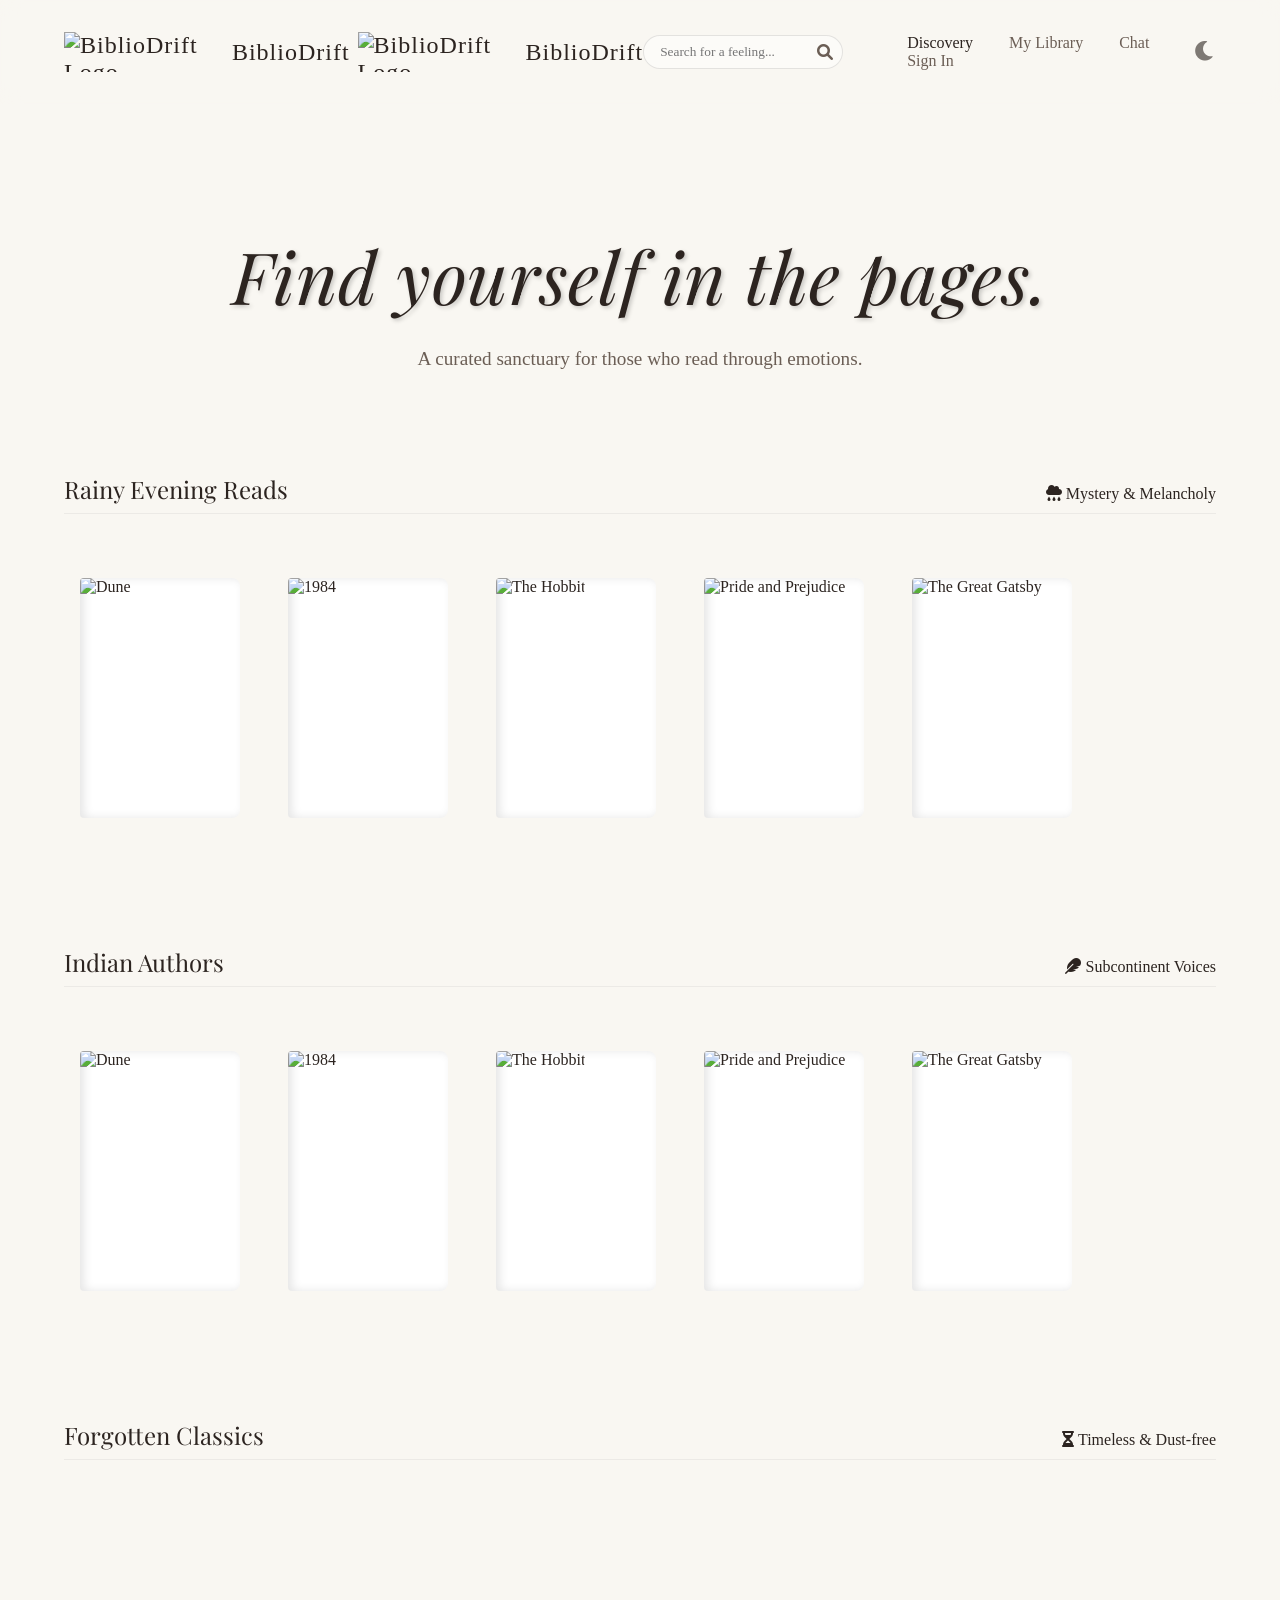
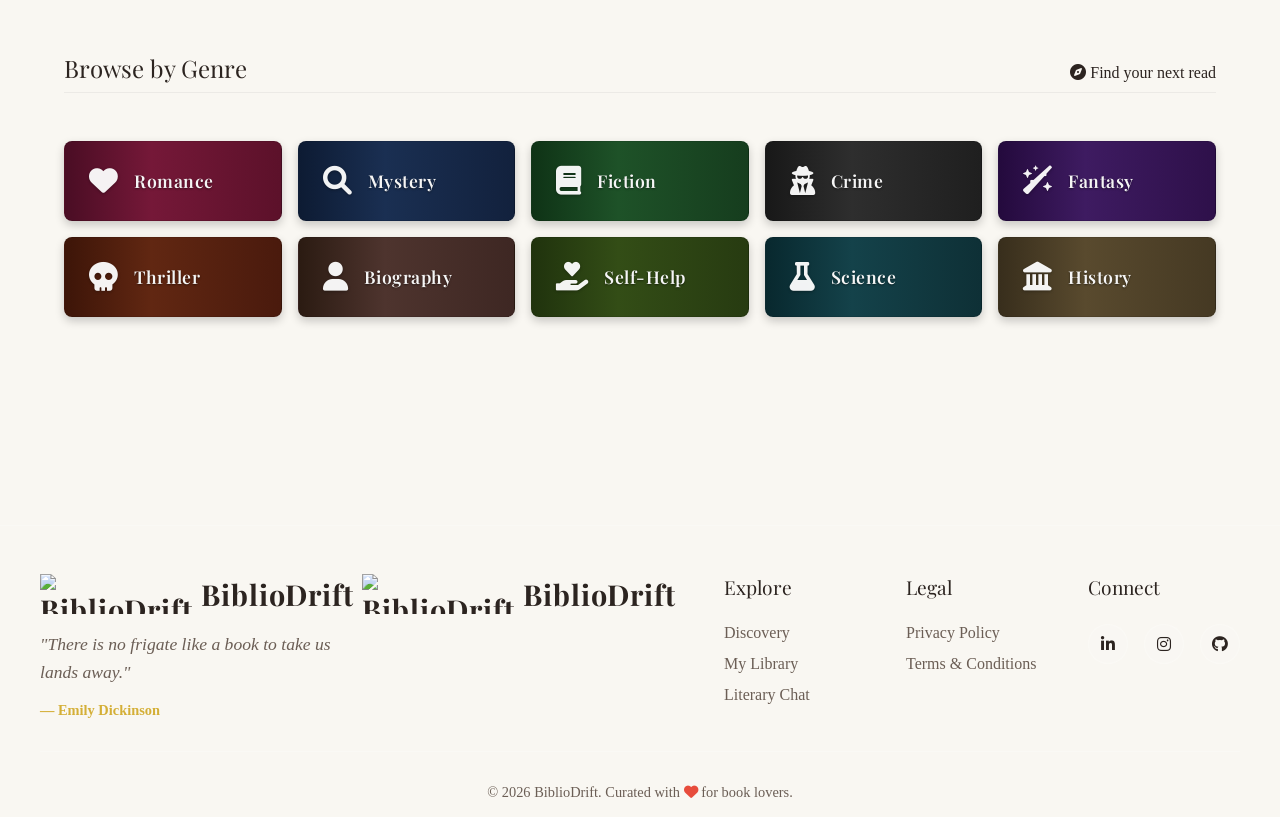
==== commit 33afdc44: "Merge branch 'main' into optimized-query" ====
--- a/frontend/pages/index.html
+++ b/frontend/pages/index.html
@@ -1,8 +1,16 @@
-﻿<!doctype html>
+<!doctype html>
 <html lang="en">
 
 <head>
   <meta charset="UTF-8" />
+  <script>
+    (function () {
+        const theme = localStorage.getItem('bibliodrift_theme');
+        if (theme === 'night') {
+            document.documentElement.setAttribute('data-theme', 'night');
+        }
+    })();
+  </script>
   <meta name="viewport" content="width=device-width, initial-scale=1.0" />
   <title>BiblioDrift | Find yourself in the pages</title>
   <link rel="stylesheet" href="../css/style.css" />
@@ -14,17 +22,22 @@
     href="https://fonts.googleapis.com/css2?family=Playfair+Display:ital,wght@0,400;0,600;1,400&family=Georgia&display=swap"
     rel="stylesheet" />
   <link rel="stylesheet" href="https://cdnjs.cloudflare.com/ajax/libs/font-awesome/6.0.0/css/all.min.css" />
+  
+  <!-- Security: DOMPurify for XSS prevention -->
+  <script src="https://cdn.jsdelivr.net/npm/dompurify@3.0.6/dist/purify.min.js"></script>
+  <link rel="icon" href="../assets/images/biblioDrift_favicon.png" type="image/png">
 </head>
 
 <body>
   <header>
     <a href="index.html" class="logo">
       <img style="height: 40px" src="../assets/images/biblioDrift_favicon.png" alt="BiblioDrift Logo"> BiblioDrift
+      <img src="../assets/images/biblioDrift_favicon.png" alt="BiblioDrift Logo"> BiblioDrift
     </a>
     <div class="header-controls">
       <div class="search-bar">
         <input type="text" id="searchInput" class="search-input" placeholder="Search for a feeling...">
-        <i class="fa-solid fa-search search-icon" id="searchIcon" style="cursor: pointer;"></i>
+        <i class="fa-solid fa-search search-icon" id="searchIcon"></i>
       </div>
       <nav class="nav-links">
         <div class="tooltip">
@@ -48,9 +61,6 @@
       <button id="themeToggle" class="btn-icon" title="Toggle Theme">
         <i class="fa-solid fa-moon"></i>
       </button>
-      <button id="export-library" class="btn-icon" title="Export Library">
-        <i class="fa-solid fa-download"></i>
-      </button>
     </div>
   </header>
 
@@ -61,7 +71,7 @@
     </section>
 
     <!-- SEARCH RESULTS SECTION (Initially Hidden) -->
-    <section id="search-results-section" class="curated-section" style="display: none;">
+    <section id="search-results-section" class="curated-section" hidden>
       <div class="section-header">
         <h2 id="search-query-display">Search Results</h2>
         <span><i class="fa-solid fa-magnifying-glass"></i> Exploring your query</span>
@@ -146,7 +156,7 @@
             </div>
             <div class="modal-actions">
               <button id="modal-add-btn" class="btn-primary"><i class="fa-regular fa-heart"></i> Add to Library</button>
-              <button id="modal-share-btn" class="btn-secondary" style="margin-left: 10px; padding: 0.8rem 1.5rem; border: 1px solid var(--glass-border); border-radius: 8px; background: transparent; cursor: pointer; color: var(--text-main); font-family: inherit; transition: all 0.3s ease;"><i class="fa-solid fa-share-nodes"></i> Share</button>
+              <button id="modal-share-btn" class="btn-secondary modal-share-btn"><i class="fa-solid fa-share-nodes"></i> Share</button>
             </div>
           </div>
         </div>
@@ -165,9 +175,10 @@
       <div class="footer-brand">
         <a href="index.html" class="logo">
           <img style="height: 40px" src="../assets/images/biblioDrift_favicon.png" alt="BiblioDrift Logo"> BiblioDrift
+          <img src="../assets/images/biblioDrift_favicon.png" alt="BiblioDrift Logo"> BiblioDrift
         </a>
         <p class="footer-tagline">"There is no frigate like a book to take us lands away."</p>
-        <p class="footer-subtext">â€” Emily Dickinson</p>
+        <p class="footer-subtext">&mdash; Emily Dickinson</p>
       </div>
       <div class="footer-nav">
         <h3>Explore</h3>
@@ -177,12 +188,19 @@
           <li><a href="chat.html">Literary Chat</a></li>
         </ul>
       </div>
+      <div class="footer-legal">
+        <h3>Legal</h3>
+        <ul>
+          <li><a href="privacy-policy.html">Privacy Policy</a></li>
+          <li><a href="terms-and-conditions.html">Terms & Conditions</a></li>
+        </ul>
+      </div>
       <div class="footer-social">
         <h3>Connect</h3>
         <div class="social-icons">
           <a href="#" title="LinkedIn"><i class="fab fa-linkedin-in"></i></a>
           <a href="#" title="Instagram"><i class="fab fa-instagram"></i></a>
-          <a href="https://github.com/devanshi14malhotra/BiblioDrift" target="_blank" title="GitHub"><i
+          <a href="https://github.com/devanshi14malhotra/BiblioDrift" target="_blank" rel="noopener noreferrer" title="GitHub"><i
               class="fa-brands fa-github"></i></a>
         </div>
       </div>
@@ -211,6 +229,9 @@
       }
     });
   </script>
+
+  <!-- Security: Frontend security utilities -->
+  <script src="../js/security.js"></script>
 </body>
 
 </html>
--- a/frontend/css/style.css
+++ b/frontend/css/style.css
@@ -6750,3 +6750,171 @@
     transform: translateY(-20px) translateZ(100px) rotateY(180deg) scale(1.1) !important;
     z-index: 100 !important;
 }
+/* === HERO CONTROLS UPGRADE (MATCH YOUR THEME) === */
+
+.sort-controls {
+    margin-top: 2rem;
+    display: flex;
+    justify-content: center;
+    gap: 1.2rem;
+    flex-wrap: wrap;
+}
+
+/* Glass dropdown cards */
+.filter-group {
+    display: flex;
+    align-items: center;
+    gap: 0.6rem;
+
+    background: var(--glass-bg);
+    backdrop-filter: blur(12px);
+
+    border: 1px solid var(--glass-border);
+    border-radius: 14px;
+
+    padding: 10px 16px;
+
+    box-shadow: var(--shadow-soft);
+    transition: all 0.3s ease;
+}
+
+/* Hover = premium lift */
+.filter-group:hover {
+    transform: translateY(-3px) scale(1.02);
+    border-color: var(--accent-gold);
+    box-shadow: 0 12px 30px rgba(0,0,0,0.15);
+}
+
+/* Icons glow */
+.filter-group i {
+    color: var(--accent-gold);
+    font-size: 14px;
+    transition: 0.3s;
+}
+
+.filter-group:hover i {
+    transform: scale(1.2);
+}
+
+/* Select styling */
+.sort-select {
+    background: transparent;
+    border: none;
+    outline: none;
+
+    font-family: "Georgia", serif;
+    font-size: 14px;
+    color: var(--text-main);
+
+    cursor: pointer;
+}
+
+/* Fancy focus */
+.sort-select:focus {
+    color: var(--accent-gold);
+}
+
+.logo img {
+    height: 40px;
+}
+
+.search-icon {
+    cursor: pointer;
+}
+
+.modal-share-btn {
+    margin-left: 10px;
+    padding: 0.8rem 1.5rem;
+    border: 1px solid var(--glass-border);
+    border-radius: 8px;
+    background: transparent;
+    cursor: pointer;
+    color: var(--text-main);
+    font-family: inherit;
+    transition: all 0.3s ease;
+}
+
+.library-hero {
+    padding-bottom: 2rem;
+    position: relative;
+}
+
+.library-export-btn {
+    position: absolute;
+    top: 45px;
+    right: 0;
+}
+
+.library-empty-link {
+    margin-top: 1.5rem;
+    text-decoration: none;
+}
+
+.library-select-label {
+    margin-right: 10px;
+    font-weight: bold;
+}
+
+.library-shelf-select {
+    padding: 0.5rem;
+    border-radius: 5px;
+    border: 1px solid #ccc;
+}
+
+.library-remove-btn {
+    margin-left: 10px;
+    background-color: #ff4d4d;
+}
+
+.library-share-btn {
+    margin-left: 10px;
+    border: 1px solid var(--glass-border);
+    background-color: transparent;
+    color: var(--text-main);
+    padding: 0.5rem 1rem;
+    border-radius: 5px;
+    cursor: pointer;
+    transition: all 0.3s ease;
+}
+
+.library-empty-state[hidden],
+#search-results-section[hidden] {
+    display: none !important;
+}
+
+/* EXPORT BUTTON UPGRADE */
+#export-library {
+    position: absolute;
+    top: 30px;
+    right: 0;
+
+    background: linear-gradient(135deg, var(--wood-dark), var(--wood-light));
+    color: #fff;
+
+    border: none;
+    border-radius: 12px;
+
+    padding: 10px 16px;
+    font-family: "Georgia", serif;
+    font-size: 13px;
+
+    cursor: pointer;
+
+    box-shadow: var(--shadow-soft);
+    transition: all 0.3s ease;
+}
+
+/* Hover = golden premium */
+#export-library:hover {
+    background: linear-gradient(135deg, var(--accent-gold), #c89b2f);
+    transform: translateY(-3px);
+    color: #2c2420;
+}
+
+/* Responsive fix */
+@media (max-width: 600px) {
+    #export-library {
+        position: static;
+        margin-bottom: 1rem;
+    }
+}
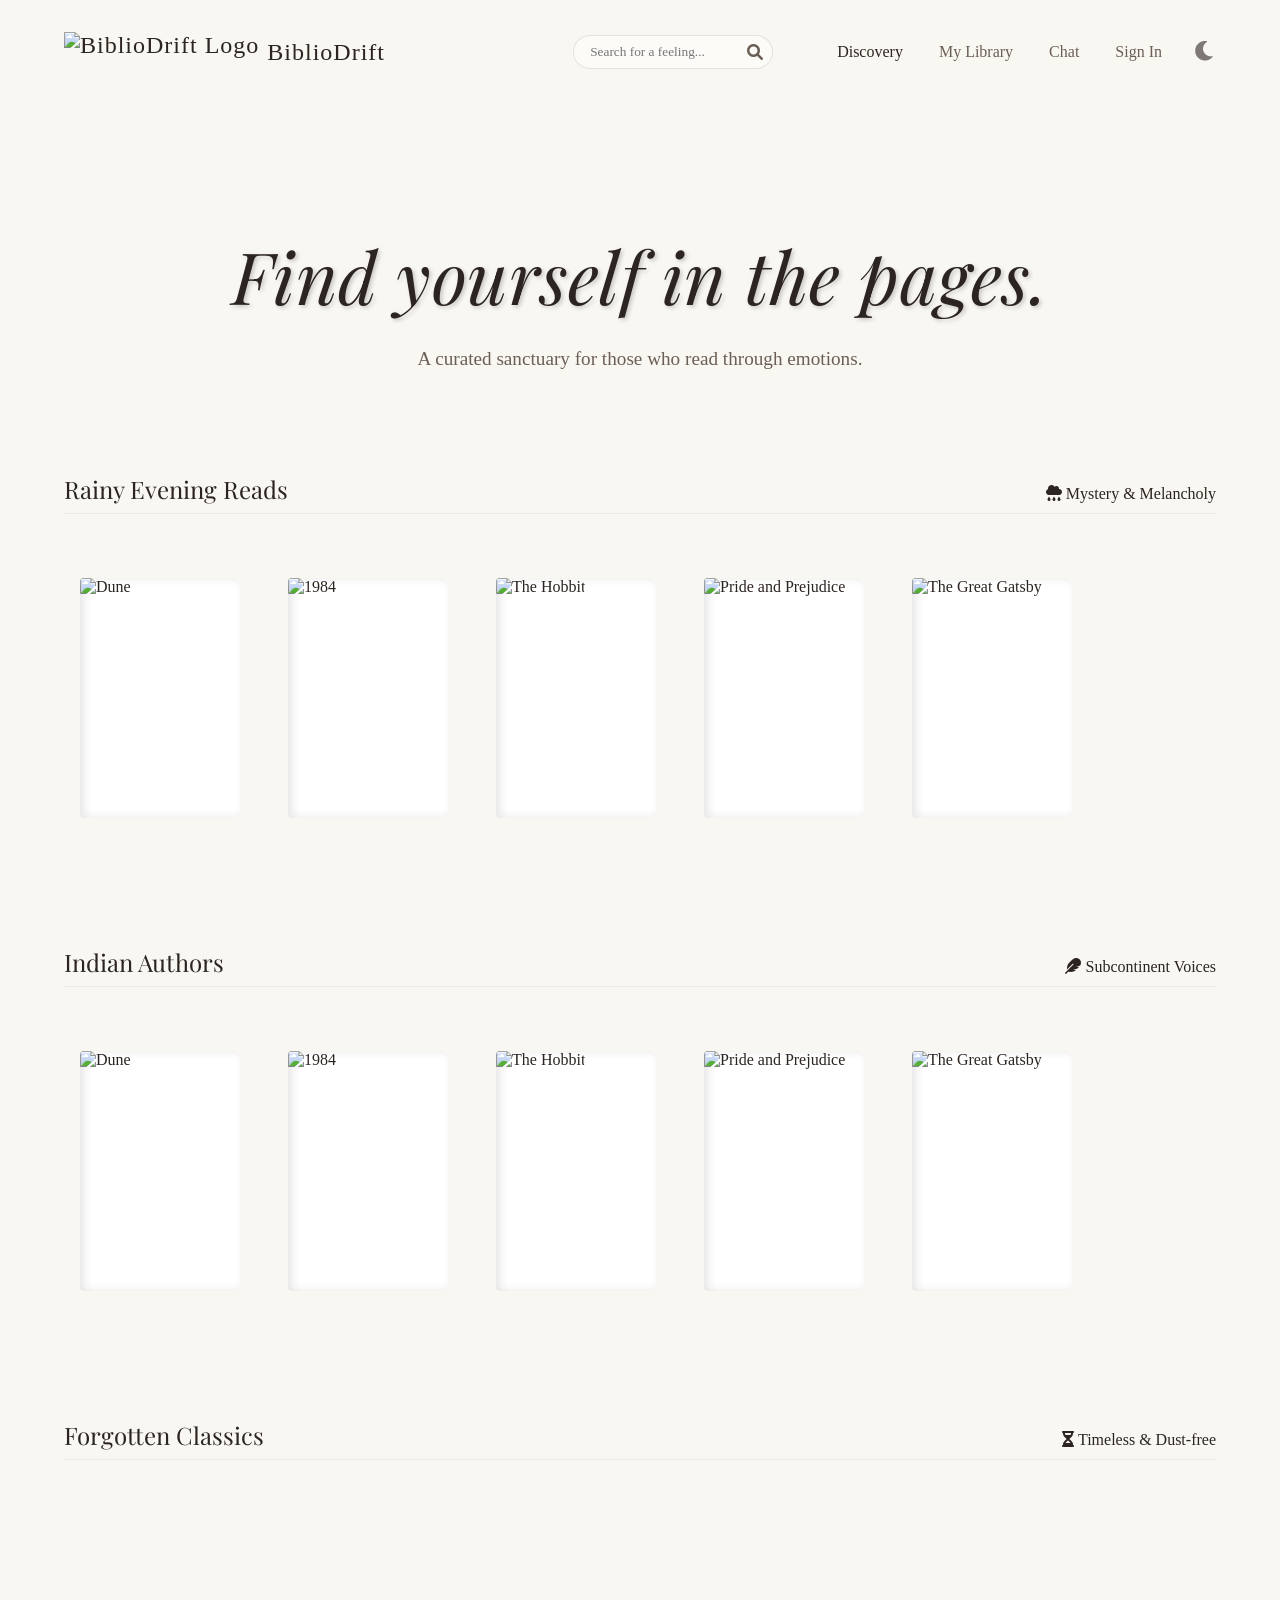
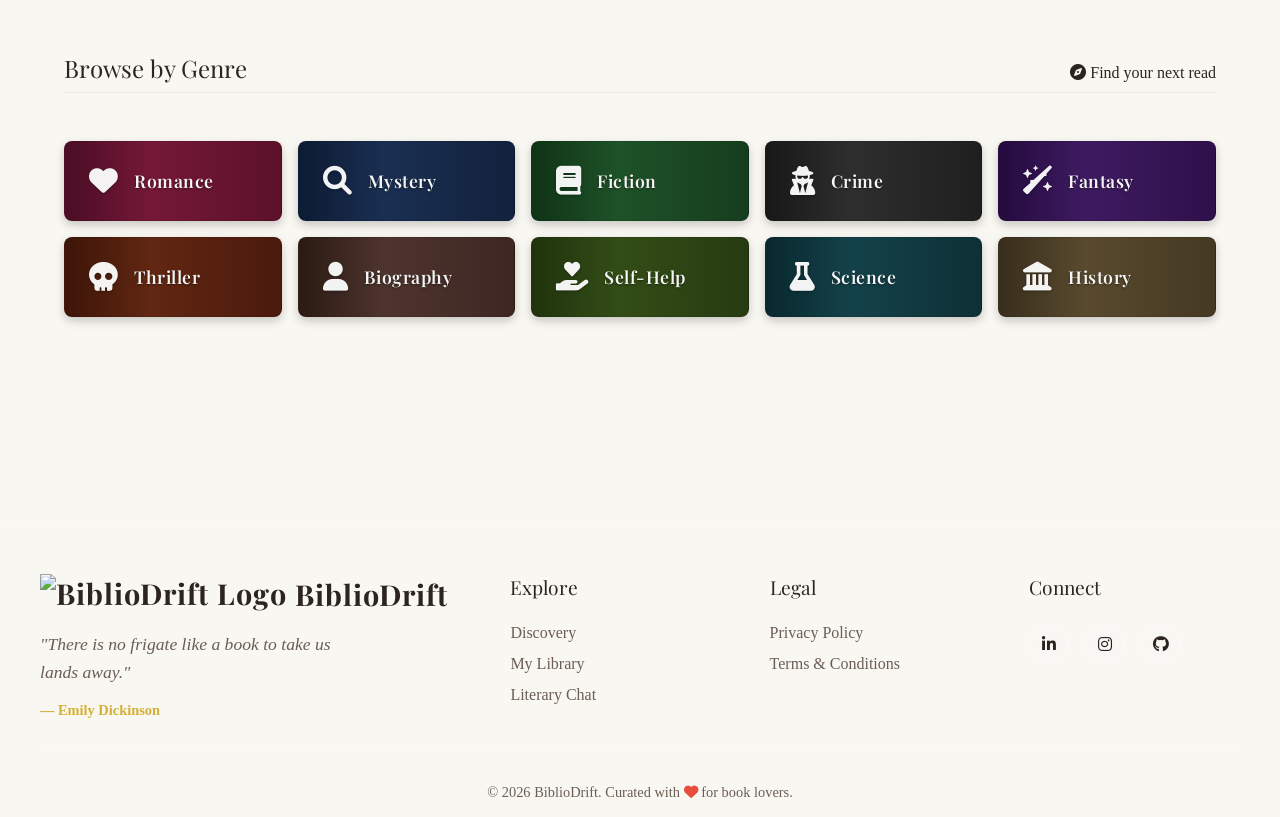
==== commit c5c630db: "Merge pull request #338 from matteocacioppo/fix/double-favicon fix: remove duplicate logo and favico" ====
--- a/frontend/pages/index.html
+++ b/frontend/pages/index.html
@@ -5,10 +5,10 @@
   <meta charset="UTF-8" />
   <script>
     (function () {
-        const theme = localStorage.getItem('bibliodrift_theme');
-        if (theme === 'night') {
-            document.documentElement.setAttribute('data-theme', 'night');
-        }
+      const theme = localStorage.getItem('bibliodrift_theme');
+      if (theme === 'night') {
+        document.documentElement.setAttribute('data-theme', 'night');
+      }
     })();
   </script>
   <meta name="viewport" content="width=device-width, initial-scale=1.0" />
@@ -22,7 +22,7 @@
     href="https://fonts.googleapis.com/css2?family=Playfair+Display:ital,wght@0,400;0,600;1,400&family=Georgia&display=swap"
     rel="stylesheet" />
   <link rel="stylesheet" href="https://cdnjs.cloudflare.com/ajax/libs/font-awesome/6.0.0/css/all.min.css" />
-  
+
   <!-- Security: DOMPurify for XSS prevention -->
   <script src="https://cdn.jsdelivr.net/npm/dompurify@3.0.6/dist/purify.min.js"></script>
   <link rel="icon" href="../assets/images/biblioDrift_favicon.png" type="image/png">
@@ -32,7 +32,6 @@
   <header>
     <a href="index.html" class="logo">
       <img style="height: 40px" src="../assets/images/biblioDrift_favicon.png" alt="BiblioDrift Logo"> BiblioDrift
-      <img src="../assets/images/biblioDrift_favicon.png" alt="BiblioDrift Logo"> BiblioDrift
     </a>
     <div class="header-controls">
       <div class="search-bar">
@@ -156,7 +155,8 @@
             </div>
             <div class="modal-actions">
               <button id="modal-add-btn" class="btn-primary"><i class="fa-regular fa-heart"></i> Add to Library</button>
-              <button id="modal-share-btn" class="btn-secondary modal-share-btn"><i class="fa-solid fa-share-nodes"></i> Share</button>
+              <button id="modal-share-btn" class="btn-secondary modal-share-btn"><i class="fa-solid fa-share-nodes"></i>
+                Share</button>
             </div>
           </div>
         </div>
@@ -175,7 +175,6 @@
       <div class="footer-brand">
         <a href="index.html" class="logo">
           <img style="height: 40px" src="../assets/images/biblioDrift_favicon.png" alt="BiblioDrift Logo"> BiblioDrift
-          <img src="../assets/images/biblioDrift_favicon.png" alt="BiblioDrift Logo"> BiblioDrift
         </a>
         <p class="footer-tagline">"There is no frigate like a book to take us lands away."</p>
         <p class="footer-subtext">&mdash; Emily Dickinson</p>
@@ -200,8 +199,8 @@
         <div class="social-icons">
           <a href="#" title="LinkedIn"><i class="fab fa-linkedin-in"></i></a>
           <a href="#" title="Instagram"><i class="fab fa-instagram"></i></a>
-          <a href="https://github.com/devanshi14malhotra/BiblioDrift" target="_blank" rel="noopener noreferrer" title="GitHub"><i
-              class="fa-brands fa-github"></i></a>
+          <a href="https://github.com/devanshi14malhotra/BiblioDrift" target="_blank" rel="noopener noreferrer"
+            title="GitHub"><i class="fa-brands fa-github"></i></a>
         </div>
       </div>
     </div>
@@ -234,4 +233,4 @@
   <script src="../js/security.js"></script>
 </body>
 
-</html>
+</html>
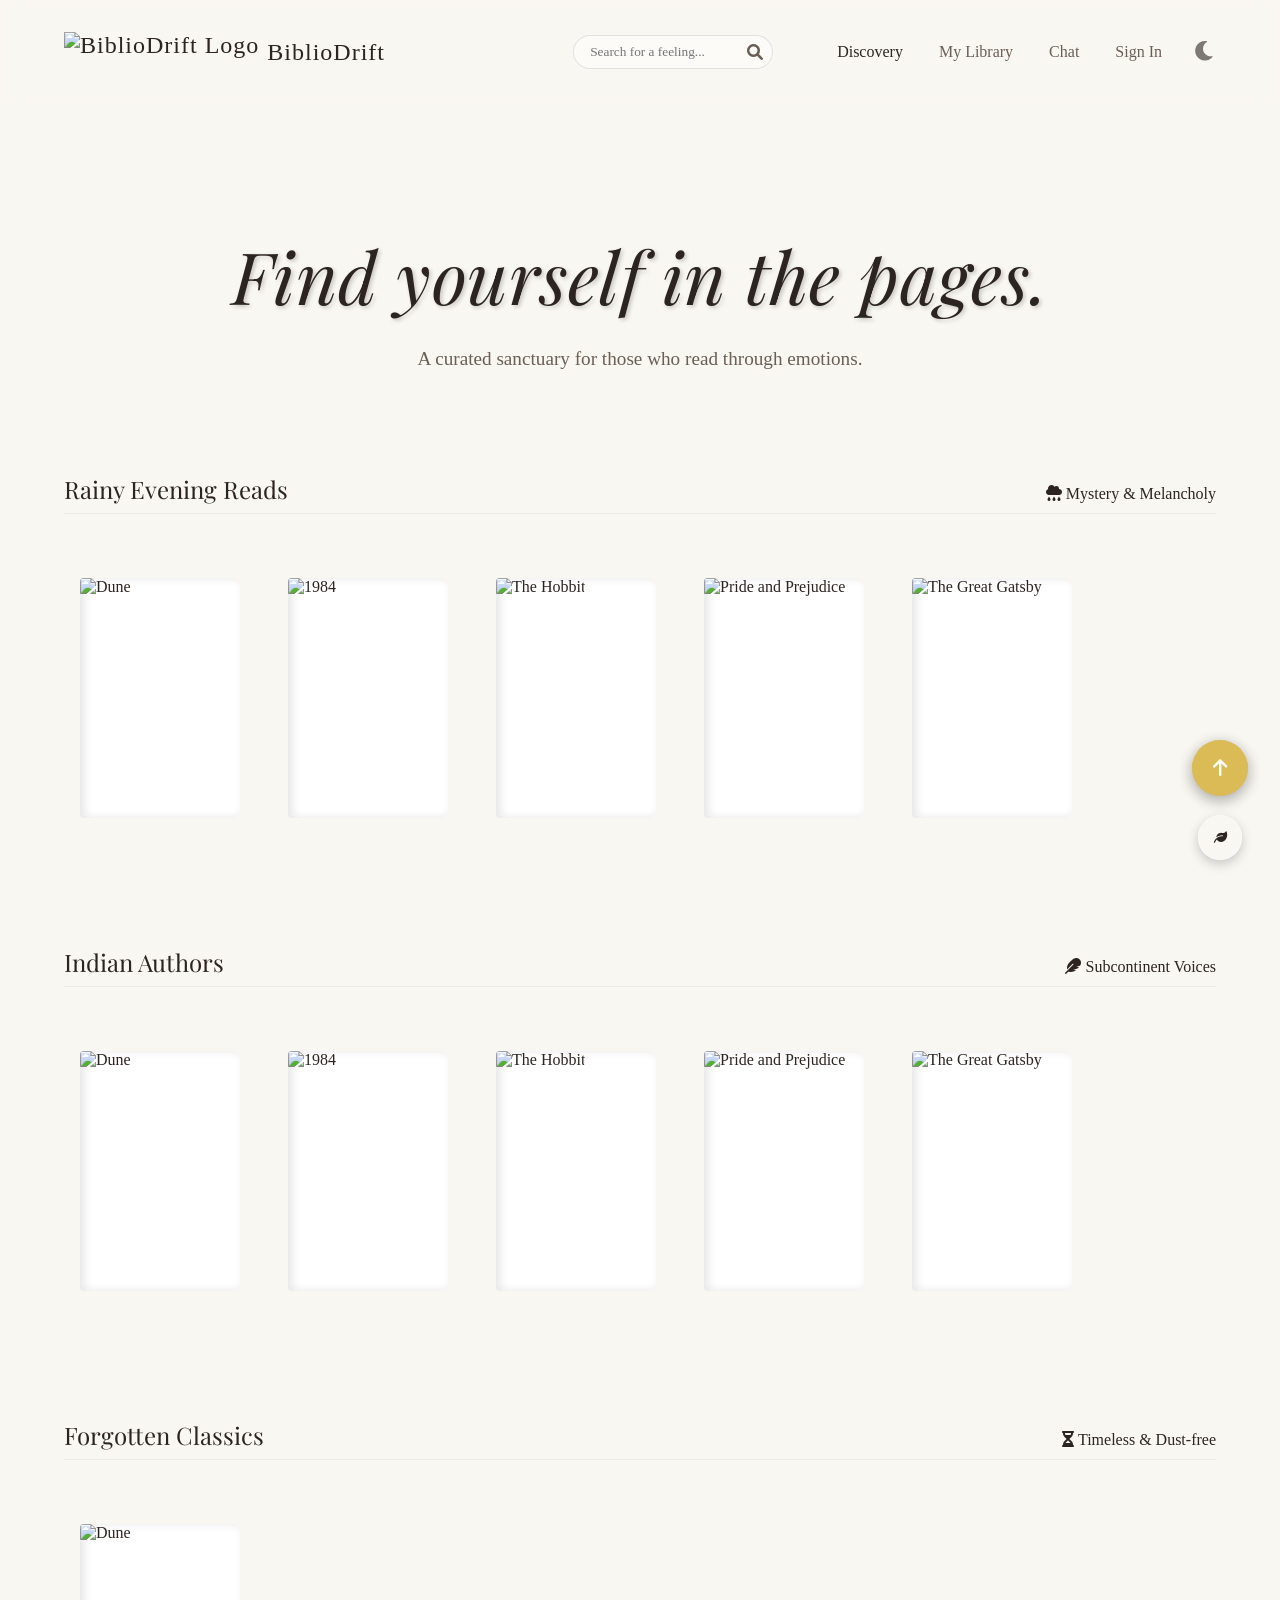
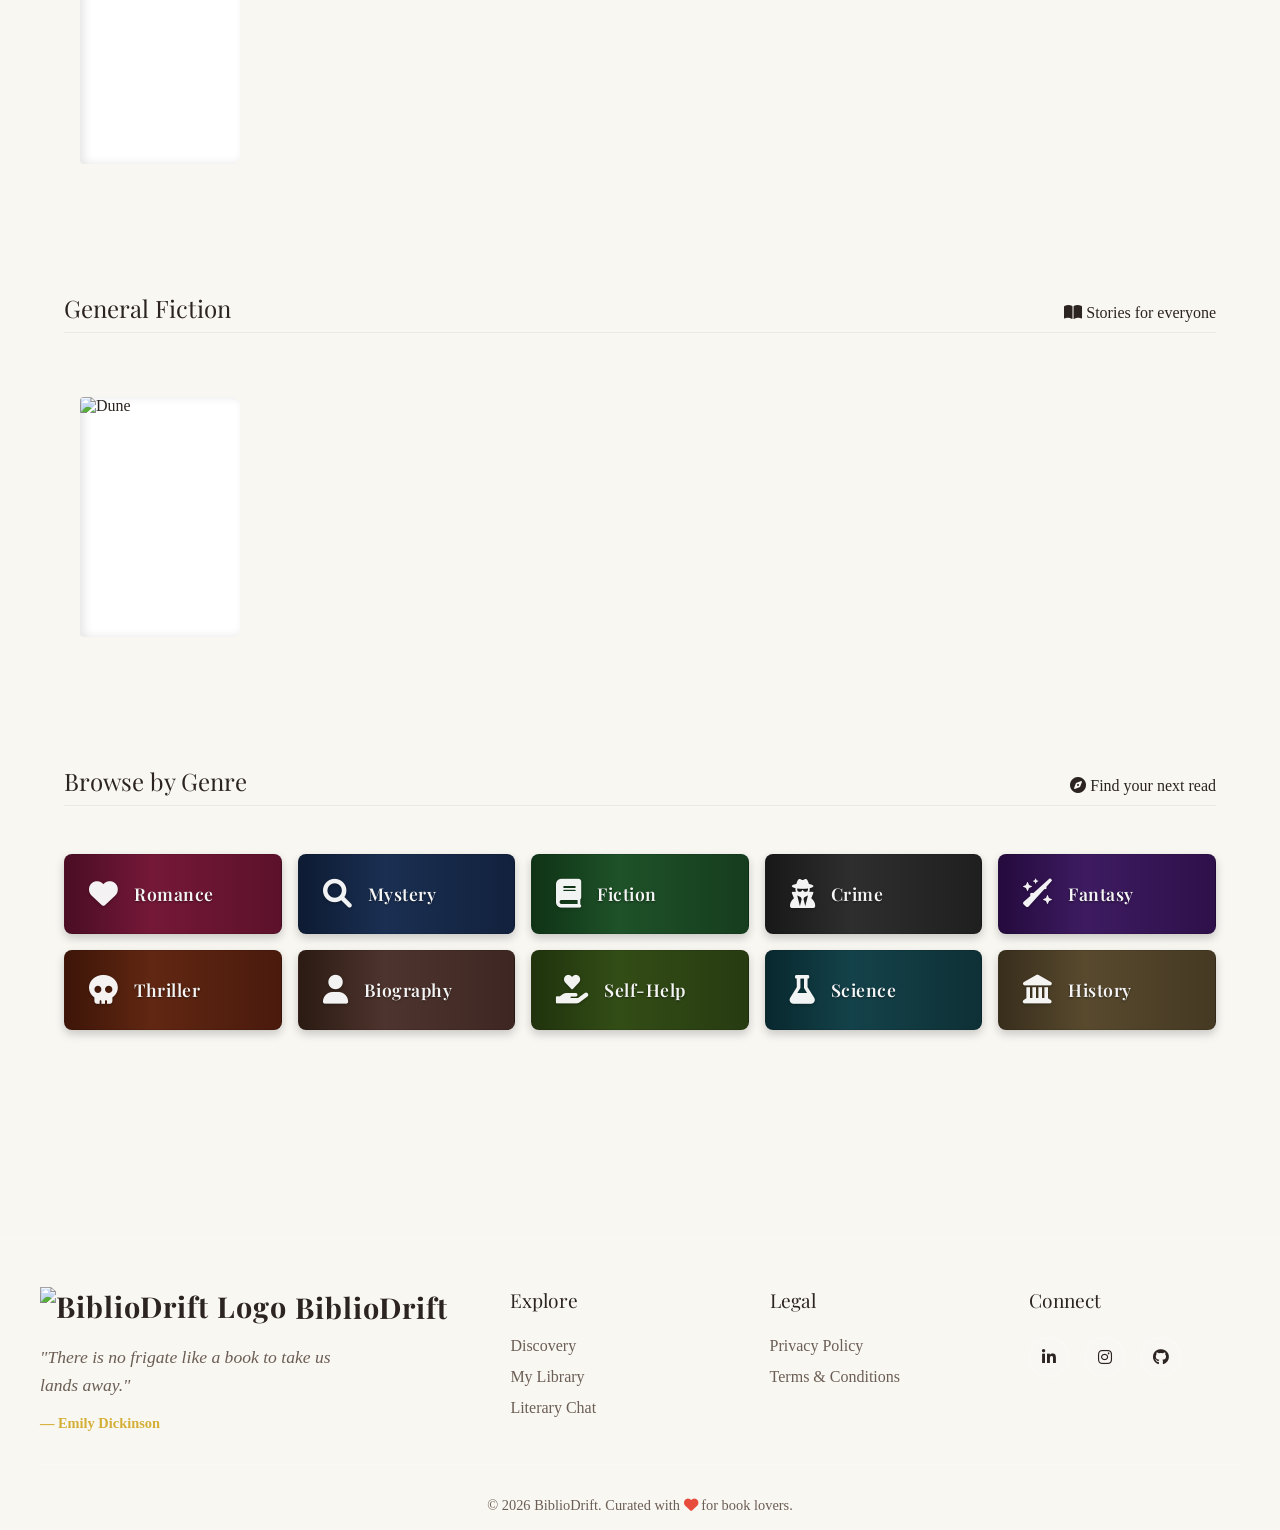
==== commit 266c73c9: "Resolved the merge conflicts" ====
--- a/frontend/pages/index.html
+++ b/frontend/pages/index.html
@@ -14,6 +14,7 @@
   <meta name="viewport" content="width=device-width, initial-scale=1.0" />
   <title>BiblioDrift | Find yourself in the pages</title>
   <link rel="stylesheet" href="../css/style.css" />
+  <link rel="stylesheet" href="../css/keyboard-shortcuts.css" />
 
   <!-- Fonts -->
   <link rel="preconnect" href="https://fonts.googleapis.com" />
@@ -103,6 +104,14 @@
         <span><i class="fa-solid fa-hourglass"></i> Timeless & Dust-free</span>
       </div>
       <div class="curated-row" id="row-classics"></div>
+    </section>
+
+    <section class="curated-section">
+      <div class="section-header">
+        <h2>General Fiction</h2>
+        <span><i class="fa-solid fa-book-open"></i> Stories for everyone</span>
+      </div>
+      <div class="curated-row" id="row-fiction"></div>
     </section>
 
     <!-- Genre Grid Section -->
@@ -229,7 +238,40 @@
     });
   </script>
 
-  <!-- Security: Frontend security utilities -->
+  <!-- Back to Top Button -->
+  <button id="backToTop" class="btn-icon back-to-top" title="Back to Top" onclick="window.scrollTo({top: 0, behavior: 'smooth'});">
+    <i class="fa-solid fa-arrow-up"></i>
+  </button>
+
+  <!-- Ambient Sanctuary UI -->
+  <div class="ambient-sanctuary">
+    <button id="ambientToggle" title="Ambient Sanctuary">
+      <i class="fa-solid fa-leaf"></i>
+    </button>
+    <div id="ambientPanel" class="ambient-panel">
+      <h3 style="color: var(--text-main) !important;">Ambient Sanctuary</h3>
+      <div class="ambient-option">
+        <span style="color: var(--text-main) !important;"><i class="fa-solid fa-cloud-rain"></i> Rainy Evening</span>
+        <label class="switch">
+          <input type="checkbox" id="rainToggle">
+          <span class="slider"></span>
+        </label>
+      </div>
+      <div class="ambient-option">
+        <span style="color: var(--text-main) !important;"><i class="fa-solid fa-fire"></i> Cozy Fireplace</span>
+        <label class="switch">
+          <input type="checkbox" id="fireToggle">
+          <span class="slider"></span>
+        </label>
+      </div>
+      <div class="volume-control">
+        <label for="ambientVolume" style="color: var(--text-main) !important;"><i class="fa-solid fa-volume-high"></i> Volume</label>
+        <input type="range" id="ambientVolume" min="0" max="1" step="0.1" value="0.5" style="width: 100%;">
+      </div>
+    </div>
+  </div>
+
+  <script src="../js/ambient.js"></script>
   <script src="../js/security.js"></script>
 </body>
 
--- a/frontend/css/style.css
+++ b/frontend/css/style.css
@@ -52,6 +52,7 @@
 
 html {
     scroll-behavior: smooth;
+    transition: background-color 0.3s ease, color 0.3s ease;
 }
 
 body {
@@ -61,6 +62,26 @@
     /* Classic serif for books */
     overflow-x: hidden;
     min-height: 100vh;
+    transition: background-color 0.3s ease, color 0.3s ease;
+}
+
+/* Explicit night-mode overrides — bulletproof fallback */
+[data-theme="night"] body,
+html[data-theme="night"],
+html[data-theme="night"] body {
+    background-color: #1e1a18 !important;
+    color: #e0d5cb !important;
+}
+
+[data-theme="night"] header {
+    background: rgba(30, 26, 24, 0.85) !important;
+}
+
+[data-theme="night"] .search-input,
+[data-theme="night"] input {
+    background: rgba(0, 0, 0, 0.2) !important;
+    color: #e0d5cb !important;
+    border-color: rgba(255, 255, 255, 0.1) !important;
 }
 
 /* Global Wooden Scrollbar Styling */
@@ -803,41 +824,6 @@
     color: var(--accent-gold);
 }
 
-/* --- Back to Top Button --- */
-.back-to-top {
-    position: fixed;
-    bottom: 2rem;
-    right: 2rem;
-    width: 3rem;
-    height: 3rem;
-    border-radius: 50%;
-    background: var(--header-bg);
-    border: 1px solid var(--glass-border);
-    box-shadow: var(--shadow-soft);
-    display: flex;
-    justify-content: center;
-    align-items: center;
-    z-index: 999;
-    opacity: 1;
-    visibility: visible;
-    transition: all 0.4s ease;
-    backdrop-filter: blur(5px);
-}
-
-.back-to-top.hidden {
-    opacity: 0;
-    visibility: hidden;
-    transform: translateY(20px);
-}
-
-.back-to-top:hover {
-    background: var(--book-bg);
-    transform: translateY(-5px);
-    box-shadow: 0 15px 30px rgba(0, 0, 0, 0.15);
-    color: var(--accent-gold);
-}
-
-/*Footer design */
 
 .footer {
     min-height: 120px;
@@ -3155,51 +3141,6 @@
 }
 
 /* --- MERGED MAIN --- */
-:root {
-    /* Day Theme (Default) */
-    --bg-color: #f9f7f2;
-    --header-bg: rgba(249, 247, 242, 0.8);
-    --text-main: #2c2420;
-    --text-muted: #6b5e55;
-    --accent-gold: #d4af37;
-    --wood-dark: #5d4037;
-    --wood-light: #8d6e63;
-    --glass-bg: rgba(255, 255, 255, 0.1);
-    --glass-border: rgba(255, 255, 255, 0.2);
-    --shadow-soft: 0 10px 30px rgba(0, 0, 0, 0.05);
-    --input-bg: rgba(255, 255, 255, 0.5);
-    --input-border: rgba(0, 0, 0, 0.1);
-    --book-bg: #fff;
-    --paper-color: #fffdf9;
-
-    /* Vibe Colors */
-    --vibe-mystery: #78909c;
-    --vibe-romance: #ef9a9a;
-    --vibe-classic: #a1887f;
-
-    /* Dimensions */
-    --book-width: 160px;
-    --book-height: 240px;
-    --book-thick: 40px;
-}
-
-[data-theme="night"] {
-    /* Night Theme (Dark Wood) */
-    --bg-color: #1e1a18;
-    --header-bg: rgba(30, 26, 24, 0.85);
-    --text-main: #e0d5cb;
-    --text-muted: #a89a8e;
-    --accent-gold: #fccb4e;
-    --wood-dark: #3e2723;
-    --wood-light: #5d4037;
-    --glass-bg: rgba(0, 0, 0, 0.3);
-    --glass-border: rgba(255, 255, 255, 0.05);
-    --shadow-soft: 0 10px 40px rgba(0, 0, 0, 0.4);
-    --input-bg: rgba(0, 0, 0, 0.2);
-    --input-border: rgba(255, 255, 255, 0.1);
-    --book-bg: #2c2420;
-    --paper-color: #e0d5cb;
-}
 
 * {
     box-sizing: border-box;
@@ -3960,40 +3901,6 @@
     color: var(--accent-gold);
 }
 
-/* --- Back to Top Button --- */
-.back-to-top {
-    position: fixed;
-    bottom: 2rem;
-    right: 2rem;
-    width: 3rem;
-    height: 3rem;
-    border-radius: 50%;
-    background: var(--header-bg);
-    border: 1px solid var(--glass-border);
-    box-shadow: var(--shadow-soft);
-    display: flex;
-    justify-content: center;
-    align-items: center;
-    z-index: 999;
-    opacity: 1;
-    visibility: visible;
-    transition: all 0.4s ease;
-    backdrop-filter: blur(5px);
-}
-
-.back-to-top.hidden {
-    opacity: 0;
-    visibility: hidden;
-    transform: translateY(20px);
-}
-
-.back-to-top:hover {
-    background: var(--book-bg);
-    transform: translateY(-5px);
-    box-shadow: 0 15px 30px rgba(0, 0, 0, 0.15);
-    color: var(--accent-gold);
-}
-
 /*Footer design */
 
 .footer {
@@ -6917,4 +6824,125 @@
         position: static;
         margin-bottom: 1rem;
     }
-}+}
+
+
+/* ============================================================ */
+/* BASE UI COMPONENTS - STABLE VERSION 2.0 */
+/* ============================================================ */
+
+/* Force Back to Top Arrow */
+.back-to-top {
+    position: fixed !important;
+    bottom: 6.5rem !important; /* Slightly adjusted to fit leaf below */
+    right: 2rem !important;
+    width: 3.5rem !important;
+    height: 3.5rem !important;
+    border-radius: 50% !important;
+    background: var(--accent-gold) !important;
+    color: white !important;
+    display: flex !important;
+    justify-content: center !important;
+    align-items: center !important;
+    z-index: 10000 !important;
+    box-shadow: 0 4px 15px rgba(0,0,0,0.3) !important;
+    cursor: pointer !important;
+    border: none !important;
+    transition: all 0.3s ease !important;
+}
+
+/* Ambient Sanctuary Wrapper Position */
+.ambient-sanctuary {
+    position: fixed !important;
+    bottom: 2.5rem !important;
+    right: 2.35rem !important; /* Centered relative to arrow */
+    z-index: 10001 !important;
+}
+
+#ambientToggle {
+    width: 2.8rem !important; /* Slightly smaller than arrow (3.5rem) */
+    height: 2.8rem !important;
+    border-radius: 50% !important;
+    background: var(--header-bg) !important;
+    color: var(--text-main) !important;
+    border: 1px solid var(--glass-border) !important;
+    display: flex !important;
+    align-items: center !important;
+    justify-content: center !important;
+    cursor: pointer !important;
+    box-shadow: 0 4px 12px rgba(0,0,0,0.2) !important;
+    transition: all 0.3s ease !important;
+}
+
+#ambientToggle:hover {
+    background: var(--accent-gold) !important;
+    color: white !important;
+    transform: scale(1.05);
+}
+
+.ambient-panel {
+    position: absolute;
+    bottom: 60px;
+    right: 0;
+    width: 260px;
+    background: #1e1a18 !important;
+    background: var(--header-bg) !important;
+    backdrop-filter: blur(20px);
+    border: 1px solid var(--glass-border) !important;
+    border-radius: 15px;
+    padding: 1.2rem;
+    box-shadow: 0 8px 32px rgba(0, 0, 0, 0.4);
+    display: none;
+    flex-direction: column;
+    gap: 1rem;
+    z-index: 10002;
+}
+
+.ambient-panel.active {
+    display: flex !important;
+}
+
+.ambient-option {
+    display: flex;
+    align-items: center;
+    justify-content: space-between;
+    gap: 10px;
+}
+
+.ambient-option span {
+    display: flex;
+    align-items: center;
+    gap: 10px;
+    font-size: 0.95rem;
+}
+
+.switch {
+    position: relative;
+    display: inline-block;
+    width: 34px;
+    height: 20px;
+}
+
+.switch input { opacity: 0; width: 0; height: 0; }
+
+.slider {
+    position: absolute;
+    cursor: pointer;
+    top: 0; left: 0; right: 0; bottom: 0;
+    background-color: #444;
+    transition: .4s;
+    border-radius: 34px;
+}
+
+.slider:before {
+    position: absolute;
+    content: '';
+    height: 14px; width: 14px;
+    left: 3px; bottom: 3px;
+    background-color: white;
+    transition: .4s;
+    border-radius: 50%;
+}
+
+input:checked + .slider { background-color: var(--accent-gold); }
+input:checked + .slider:before { transform: translateX(14px); }
--- a/frontend/css/keyboard-shortcuts.css
+++ b/frontend/css/keyboard-shortcuts.css
@@ -0,0 +1,84 @@
+/* 
+ * BiblioDrift Keyboard Shortcuts Styling
+ * Provides visual feedback for keyboard navigation and focus states
+ */
+
+/* Focused effect - keyboard navigation focus state */
+.book-spine-3d.focused {
+    transform: rotateZ(0deg) rotateY(0deg) translateZ(15px) translateY(-8px);
+    z-index: 90;
+    outline: 3px solid var(--accent-gold);
+    outline-offset: 2px;
+    transition: all 0.2s ease;
+}
+
+.book-spine-3d.focused .spine-face {
+    box-shadow:
+        inset 0 0 15px rgba(0, 0, 0, 0.15),
+        3px 8px 20px rgba(0, 0, 0, 0.3),
+        0 0 12px rgba(212, 175, 55, 0.25);
+}
+
+/* Ensure focused state is visible above other elements */
+.book-spine-3d.focused:hover {
+    z-index: 100;
+}
+
+/* Toast notification styling (if not already defined) */
+.toast-notification {
+    position: fixed;
+    bottom: 20px;
+    right: 20px;
+    padding: 1rem 1.5rem;
+    border-radius: 8px;
+    background: rgba(255, 255, 255, 0.95);
+    backdrop-filter: blur(10px);
+    border: 1px solid rgba(0, 0, 0, 0.1);
+    box-shadow: 0 4px 20px rgba(0, 0, 0, 0.15);
+    display: flex;
+    align-items: center;
+    gap: 0.75rem;
+    z-index: 10001;
+    animation: slideIn 0.3s ease-out;
+    color: var(--text-main);
+}
+
+.toast-notification.success {
+    background: rgba(76, 175, 80, 0.95);
+    color: white;
+}
+
+.toast-notification.error {
+    background: rgba(244, 67, 54, 0.95);
+    color: white;
+}
+
+.toast-notification.info {
+    background: rgba(33, 150, 243, 0.95);
+    color: white;
+}
+
+@keyframes slideIn {
+    from {
+        transform: translateX(400px);
+        opacity: 0;
+    }
+    to {
+        transform: translateX(0);
+        opacity: 1;
+    }
+}
+
+@keyframes fadeOut {
+    to {
+        opacity: 0;
+        transform: translateX(400px);
+    }
+}
+
+/* Smooth scroll behavior for keyboard navigation */
+@media (prefers-reduced-motion: no-preference) {
+    .book-spine-3d.focused {
+        scroll-behavior: smooth;
+    }
+}
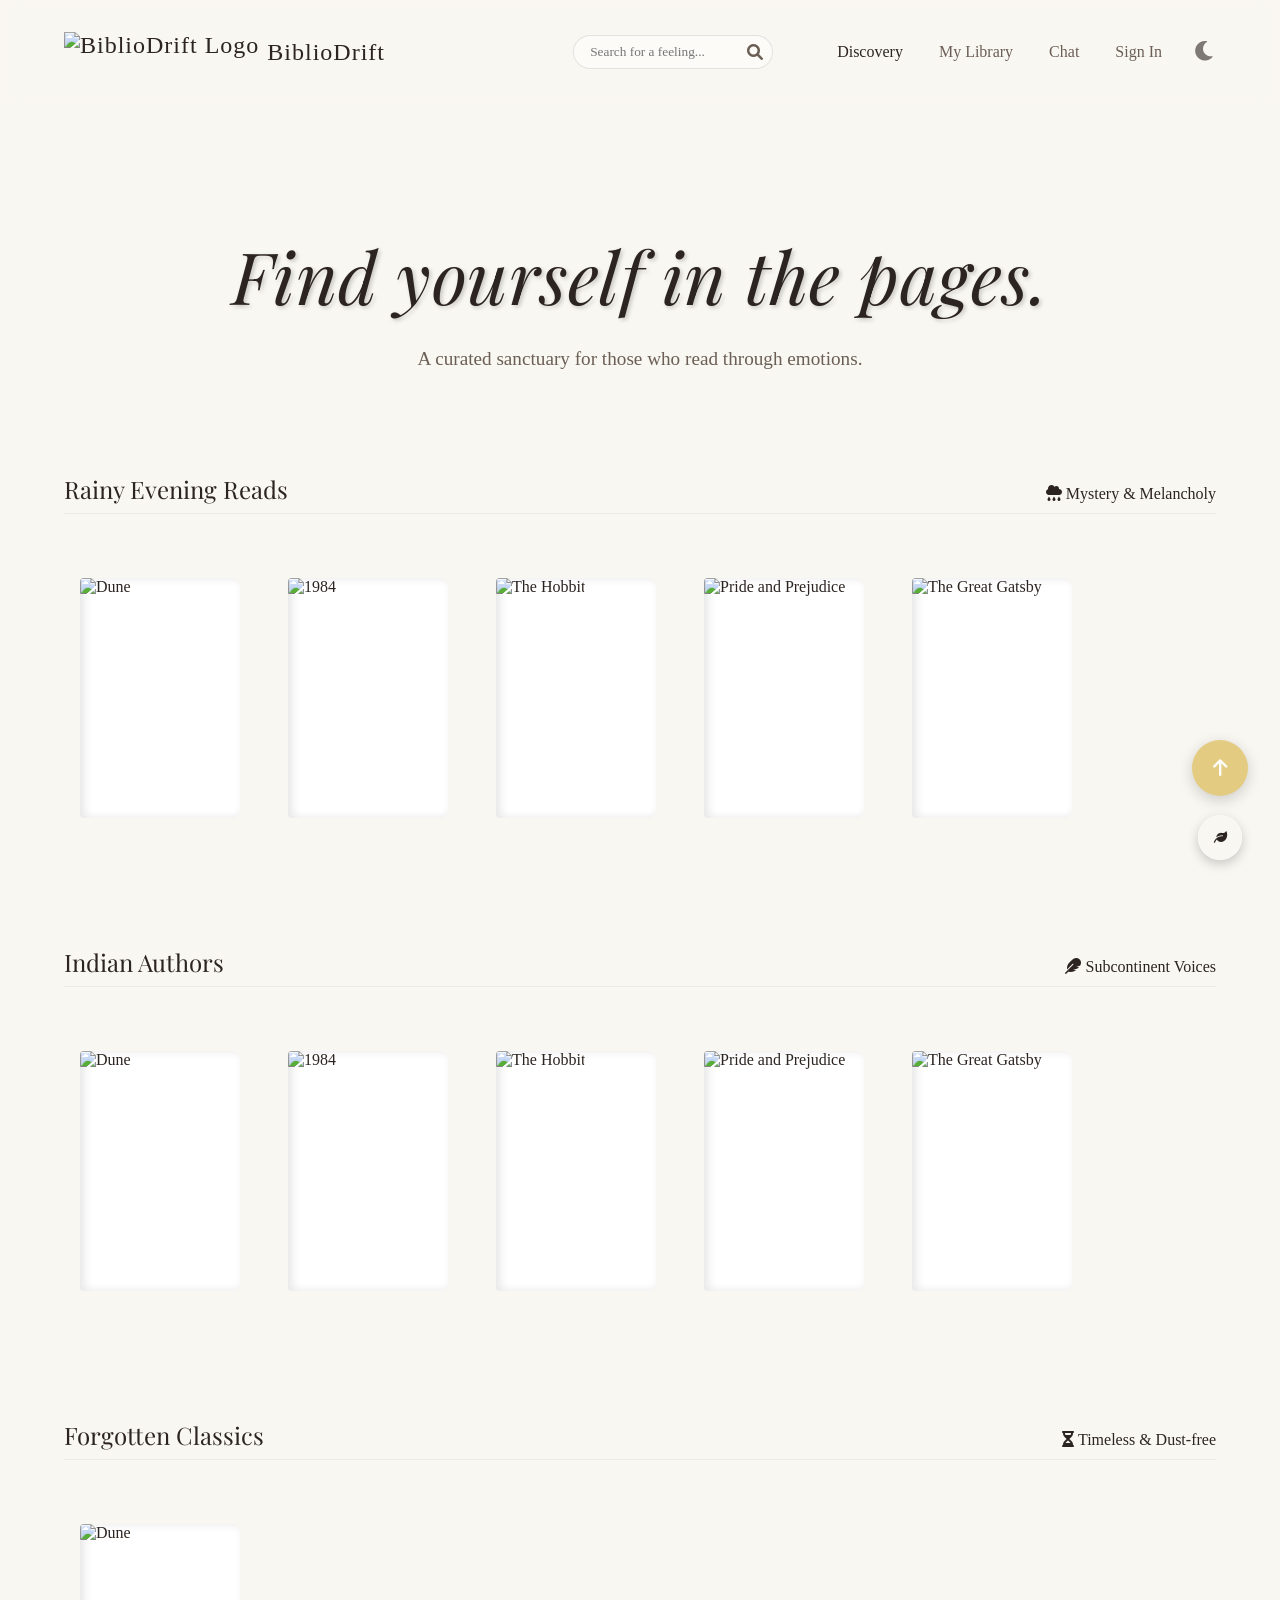
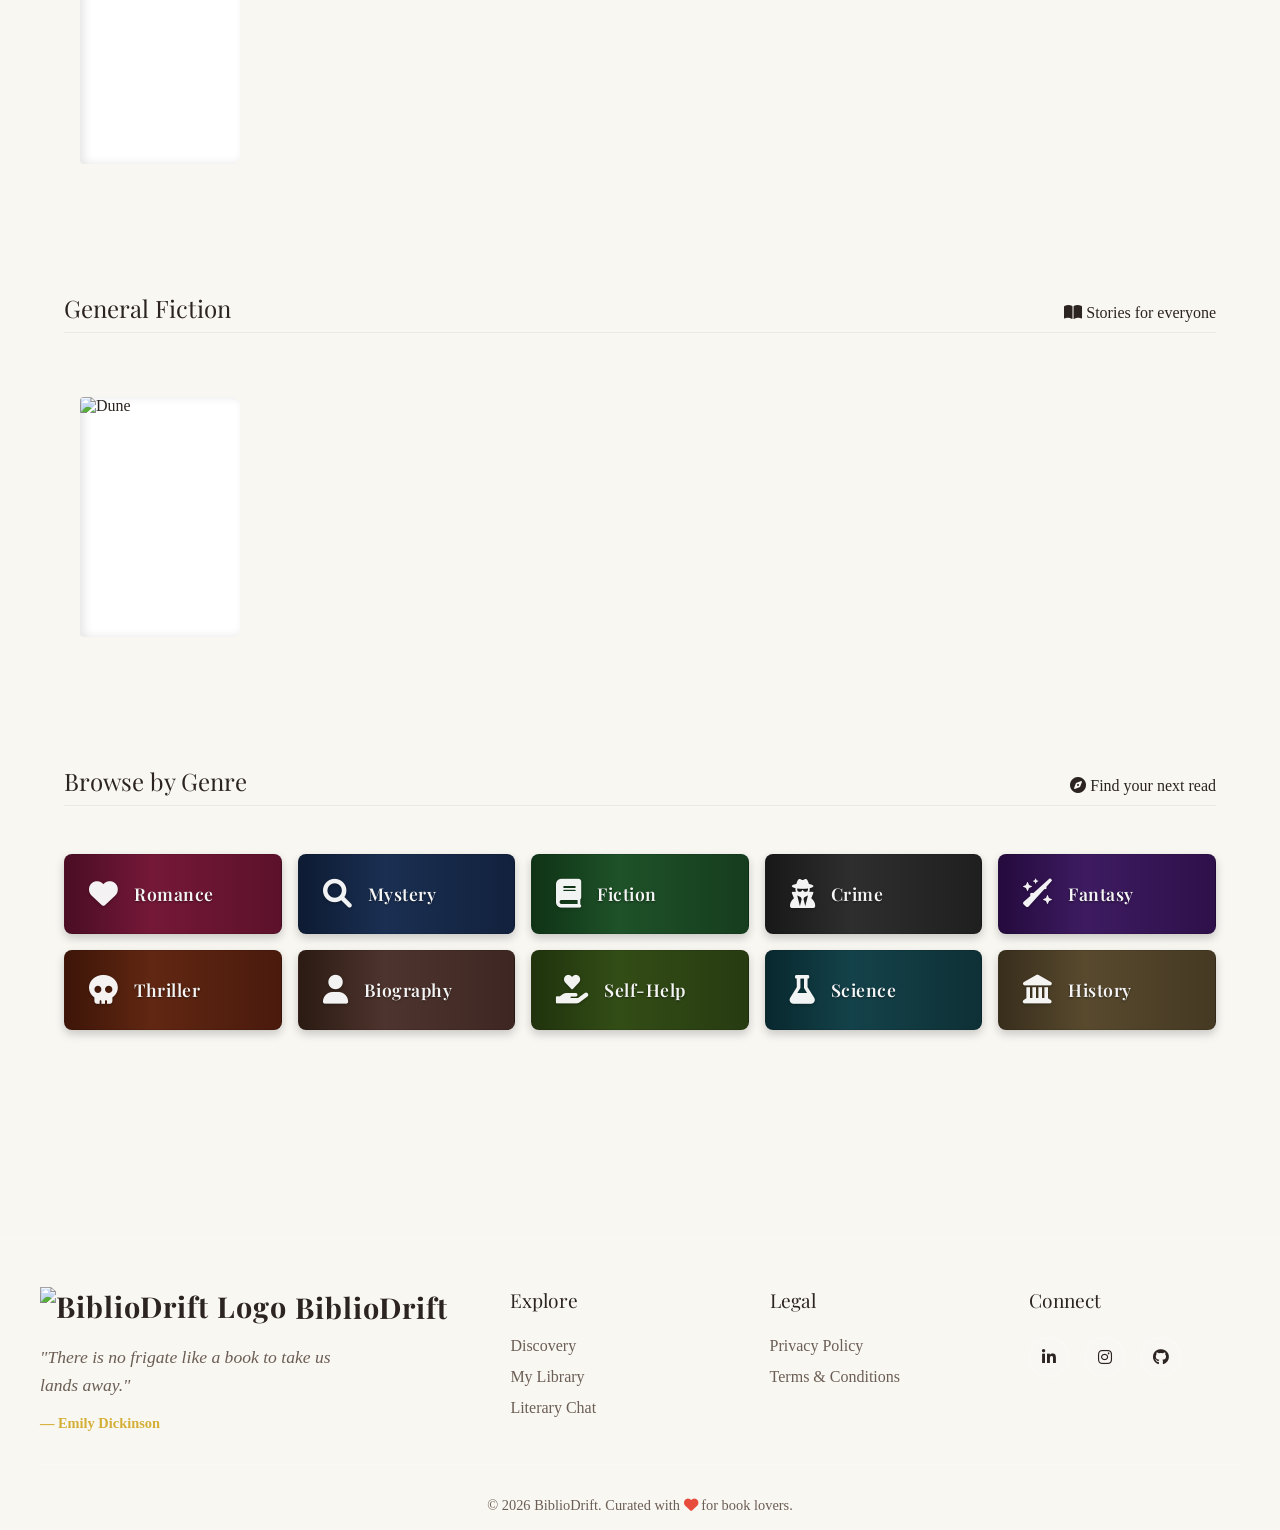
==== commit 27ecb29d: "Sanitized codebase: removed duplications and resolved merge conflicts properly" ====
--- a/frontend/pages/index.html
+++ b/frontend/pages/index.html
@@ -173,9 +173,7 @@
     </dialog>
   </main>
 
-  <button id="backToTop" class="btn-icon back-to-top" title="Back to Top">
-    <i class="fa-solid fa-arrow-up"></i>
-  </button>
+
 
 
   <!-- Enhanced Footer -->
--- a/frontend/css/style.css
+++ b/frontend/css/style.css
@@ -1480,6 +1480,87 @@
     overflow: hidden;
 }
 
+/* Emotion Tags & Mood Filtering */
+.emotion-tags-container {
+    display: flex;
+    flex-wrap: wrap;
+    gap: 8px;
+    margin: 12px 0;
+}
+
+.emotion-tag {
+    background: var(--glass-bg);
+    border: 1px solid var(--glass-border);
+    border-radius: 16px;
+    padding: 4px 12px;
+    font-size: 0.75rem;
+    color: var(--text-main);
+    cursor: pointer;
+    transition: all 0.2s ease;
+    display: flex;
+    align-items: center;
+    gap: 6px;
+}
+
+.emotion-tag:hover {
+    background: rgba(255, 255, 255, 0.1);
+    border-color: var(--accent-gold);
+}
+
+.emotion-tag.active {
+    background: var(--accent-gold);
+    color: #000;
+    border-color: var(--accent-gold);
+}
+
+.mood-selector-modal {
+    margin-top: 16px;
+    padding: 16px;
+    background: rgba(0, 0, 0, 0.2);
+    border-radius: 12px;
+    border: 1px solid var(--glass-border);
+}
+
+.mood-selector-title {
+    font-family: 'Playfair Display', serif;
+    font-size: 1rem;
+    margin-bottom: 12px;
+    color: var(--accent-gold);
+}
+
+.mood-grid {
+    display: grid;
+    grid-template-columns: repeat(auto-fill, minmax(100px, 1fr));
+    gap: 10px;
+}
+
+.mood-item {
+    padding: 8px;
+    border-radius: 8px;
+    background: var(--glass-bg);
+    border: 1px solid var(--glass-border);
+    text-align: center;
+    cursor: pointer;
+    transition: transform 0.2s;
+}
+
+.mood-item:hover {
+    transform: scale(1.05);
+    border-color: var(--accent-gold);
+}
+
+.mood-item i {
+    display: block;
+    font-size: 1.2rem;
+    margin-bottom: 4px;
+}
+
+.mood-item span {
+    font-size: 0.7rem;
+    text-transform: uppercase;
+    letter-spacing: 0.5px;
+}
+
 /* Typing Indicator */
 .typing-indicator {
     display: flex;
@@ -3140,2683 +3221,6 @@
     }
 }
 
-/* --- MERGED MAIN --- */
-
-* {
-    box-sizing: border-box;
-    margin: 0;
-    padding: 0;
-}
-
-html {
-    scroll-behavior: smooth;
-}
-
-body {
-    background-color: var(--bg-color);
-    color: var(--text-main);
-    font-family: "Georgia", serif;
-    /* Classic serif for books */
-    overflow-x: hidden;
-    min-height: 100vh;
-}
-
-/* Global Wooden Scrollbar Styling */
-::-webkit-scrollbar {
-    width: 12px;
-}
-
-::-webkit-scrollbar-track {
-    background: var(--bg-color);
-}
-
-::-webkit-scrollbar-thumb {
-    background: linear-gradient(180deg, var(--wood-dark), var(--wood-light));
-    border-radius: 6px;
-    border: 2px solid var(--bg-color);
-}
-
-::-webkit-scrollbar-thumb:hover {
-    background: linear-gradient(180deg, var(--wood-light), var(--wood-dark));
-    box-shadow: inset 0 0 6px rgba(0, 0, 0, 0.3);
-}
-
-h1,
-h2,
-h3 {
-    font-weight: normal;
-    font-family: "Playfair Display", serif;
-    /* Elegant headings */
-}
-
-/* --- Layout --- */
-header {
-    padding: 2rem 4rem;
-    display: flex;
-    justify-content: space-between;
-    align-items: center;
-    position: sticky;
-    top: 0;
-    z-index: 100;
-    background: var(--header-bg);
-    backdrop-filter: blur(10px);
-    transition: background 0.5s ease;
-}
-
-.header-controls {
-    display: flex;
-    align-items: center;
-    gap: 2rem;
-}
-
-.search-bar {
-    position: relative;
-    display: flex;
-    align-items: center;
-}
-
-.search-input {
-    background: var(--input-bg);
-    border: 1px solid var(--input-border);
-    padding: 0.5rem 1rem;
-    border-radius: 20px;
-    font-family: "Georgia", serif;
-    width: 200px;
-    transition: all 0.3s ease;
-    outline: none;
-    color: var(--text-main);
-}
-
-.search-input:focus {
-    background: var(--book-bg);
-    width: 300px;
-    box-shadow: var(--shadow-soft);
-}
-
-.search-icon {
-    position: absolute;
-    right: 10px;
-    color: var(--text-muted);
-    cursor: pointer;
-    transition: color 0.3s ease;
-}
-
-.search-icon:hover {
-    color: var(--text-main);
-}
-
-.logo {
-    font-size: 1.5rem;
-    letter-spacing: 1px;
-    color: var(--text-main);
-    text-decoration: none;
-    display: flex;
-    align-items: center;
-    gap: 0.5rem;
-}
-
-.nav-links a {
-    text-decoration: none;
-    color: var(--text-muted);
-    margin-left: 2rem;
-    transition: color 0.3s ease;
-}
-
-.nav-links a:hover,
-.nav-links a.active {
-    color: var(--text-main);
-}
-
-/* === ANIMATED HOVER TOOLTIPS FOR NAVIGATION (NEW) === */
-.tooltip {
-    position: relative;
-    display: inline-block;
-}
-
-.tooltip-text {
-    position: absolute;
-    left: 50%;
-    bottom: calc(100% + 8px);
-    transform: translateX(-50%) scale(0.95) translateY(6px);
-    padding: 10px 14px;
-    background: #fffaf3;
-    color: #2b2b2b;
-    font-size: 13px;
-    font-weight: 500;
-    white-space: nowrap;
-    border-radius: 10px;
-    box-shadow: 0 8px 20px rgba(0, 0, 0, 0.15);
-    border: 1px solid rgba(0, 0, 0, 0.08);
-    opacity: 0;
-    visibility: hidden;
-    pointer-events: none;
-    transition: all 0.25s ease;
-    z-index: 9999;
-}
-
-.tooltip-text::after {
-    content: "";
-    position: absolute;
-    top: 100%;
-    left: 50%;
-    transform: translateX(-50%) rotate(45deg);
-    width: 12px;
-    height: 12px;
-    background: #fffaf3;
-    border-left: 1px solid rgba(0, 0, 0, 0.08);
-    border-bottom: 1px solid rgba(0, 0, 0, 0.08);
-}
-
-.tooltip:hover .tooltip-text {
-    opacity: 1;
-    visibility: visible;
-    transform: translateX(-40%) scale(1) translateY(0);
-}
-
-.tooltip-text i {
-    margin-right: 5px;
-    color: var(--accent-gold);
-}
-
-main {
-    padding: 2rem 4rem;
-    max-width: 1400px;
-    margin: 0 auto;
-}
-
-/* --- Hero --- */
-.hero {
-    text-align: center;
-    padding: 6rem 1rem;
-    animation: heroFade 1s ease-out;
-}
-
-@keyframes heroFade {
-    from {
-        opacity: 0;
-        transform: translateY(15px);
-    }
-
-    to {
-        opacity: 1;
-        transform: translateY(0);
-    }
-}
-
-.hero h1 {
-    font-size: clamp(2.5rem, 8vw, 4.5rem);
-    margin-bottom: 1.5rem;
-    font-style: italic;
-    line-height: 1.2;
-    letter-spacing: 0.5px;
-    text-shadow: 2px 2px 4px rgba(0, 0, 0, 0.2);
-}
-
-.hero p {
-    color: var(--text-muted);
-    font-size: 1.2rem;
-    line-height: 1.8;
-    max-width: 55ch;
-    margin: 0 auto;
-}
-
-/* --- Curated Tables (Horizontal Scroll) --- */
-.curated-section {
-    margin-bottom: 6rem;
-}
-
-.section-header {
-    margin-bottom: 2rem;
-    border-bottom: 1px solid rgba(0, 0, 0, 0.05);
-    padding-bottom: 0.5rem;
-    display: flex;
-    justify-content: space-between;
-    align-items: baseline;
-}
-
-.curated-row {
-    display: flex;
-    gap: 3rem;
-    padding: 2rem 1rem;
-    overflow-x: visible;
-    /* Allow 3D overflow */
-    perspective: 1000px;
-}
-
-/* --- 3D Book Component --- */
-.book-scene {
-    width: var(--book-width);
-    height: var(--book-height);
-    perspective: 1000px;
-    cursor: pointer;
-    /* Random slight rotation for organic feel - handled in JS usually, but default here */
-}
-
-.book {
-    width: 100%;
-    height: 100%;
-    position: relative;
-    transform-style: preserve-3d;
-    /* Bouncy cozy feel */
-    transform-origin: center center -20px;
-    /* Pivot inside the book */
-    animation: floatIn 0.8s ease-out backwards;
-}
-
-@keyframes floatIn {
-    from {
-        opacity: 0;
-        transform: translateY(50px) scale(0.9);
-    }
-
-    to {
-        opacity: 1;
-        transform: translateY(0) scale(1);
-    }
-}
-
-.book.flipped {
-    transform: rotateY(180deg) scale(1.2) translateZ(50px);
-    /* Expand and bring closer */
-    z-index: 100;
-}
-
-/* Book Faces */
-.book__face {
-    position: absolute;
-    width: 100%;
-    height: 100%;
-    backface-visibility: hidden;
-    /* Hide back when front is clear */
-    border-radius: 4px 8px 8px 4px;
-    box-shadow: 5px 5px 15px rgba(0, 0, 0, 0.15);
-}
-
-.book__face--front {
-    background: var(--book-bg);
-    transform: rotateY(0deg);
-    z-index: 2;
-}
-
-.book__face--front img {
-    width: 100%;
-    height: 100%;
-    object-fit: cover;
-    border-radius: 4px 8px 8px 4px;
-}
-
-.book__face--back {
-    transform: rotateY(180deg);
-    background: var(--paper-color);
-    /* Paper color */
-    padding: 1.5rem;
-    display: flex;
-    flex-direction: column;
-    justify-content: space-between;
-    border: 1px solid var(--glass-border);
-    z-index: 1;
-    color: #2c2420;
-    /* Keep text dark for paper feel even in night mode */
-}
-
-/* The Spine */
-.book__face--spine {
-    position: absolute;
-    width: var(--book-thick);
-    height: 100%;
-    left: 0;
-    top: 0;
-    transform: rotateY(-90deg) translateZ(calc(var(--book-thick) / 2));
-}
-
-/* Improved 3D Box Model */
-/* Re-defining .book for proper thickness volume */
-.book {
-    transform-origin: center center -20px;
-    /* Pivot inside the book */
-}
-
-.book__face--front {
-    transform: translateZ(20px);
-}
-
-.book__face--back {
-    transform: rotateY(180deg) translateZ(20px);
-}
-
-.book__face--spine {
-    width: 40px;
-    height: 100%;
-    background: #333;
-    /* Default spine color */
-    transform: rotateY(-90deg) translateZ(20px);
-    /* Adjust positioning to be flush left of front face */
-    left: -20px;
-    /* Half thickness */
-}
-
-.book__face--right {
-    /* Pages */
-    width: 40px;
-    height: 100%;
-    background: linear-gradient(to right, #fff, #f0f0f0 20%, #fff 40%);
-    transform: rotateY(90deg) translateZ(140px);
-    /* Width - half thickness */
-    left: auto;
-    right: -20px;
-}
-
-/* Hover Effect: Pull out */
-.book-scene:hover .book:not(.flipped) {
-    transform: translateZ(30px) translateY(-10px) rotateY(-10deg);
-}
-
-/* Glassmorphism Overlay (Quick view) */
-.glass-overlay {
-    position: absolute;
-    bottom: 10px;
-    left: 10px;
-    right: 10px;
-    background: rgba(255, 255, 255, 0.7);
-    backdrop-filter: blur(8px);
-    padding: 0.5rem;
-    border-radius: 6px;
-    opacity: 0;
-    transform: translateY(10px);
-    transition: all 0.3s ease;
-    pointer-events: none;
-    /* Let clicks pass to book */
-}
-
-.book-scene:hover .glass-overlay {
-    opacity: 1;
-    transform: translateY(0);
-}
-
-/* Back of book content */
-.handwritten-note {
-    font-family: "Courier New", Courier, monospace;
-    /* Placeholder for handwriting font */
-    color: var(--text-muted);
-    font-size: 0.9rem;
-    line-height: 1.4;
-    background: #fffdc2;
-    padding: 10px;
-    transform: rotate(-2deg);
-    box-shadow: 2px 2px 5px rgba(0, 0, 0, 0.1);
-    margin-bottom: 1rem;
-}
-
-.book-actions {
-    display: flex;
-    gap: 0.5rem;
-}
-
-.btn-icon {
-    border: none;
-    background: none;
-    cursor: pointer;
-    font-size: 1.2rem;
-    opacity: 0.6;
-    transition: opacity 0.2s;
-}
-
-.btn-icon:hover {
-    opacity: 1;
-    transform: scale(1.1);
-}
-
-/* --- Virtual Shelves --- */
-.shelves-container {
-    display: flex;
-    flex-direction: column;
-    gap: 4rem;
-    padding: 2rem 0;
-}
-
-.shelf-row {
-    position: relative;
-    padding: 0 2rem 1.5rem 2rem;
-    /* Realistic Wood Texture Gradient */
-    background:
-        repeating-linear-gradient(90deg,
-            transparent 0,
-            transparent 4px,
-            rgba(0, 0, 0, 0.02) 5px,
-            transparent 10px),
-        linear-gradient(to bottom, #5d4037 0%, #3e2723 100%);
-    border-bottom: 25px solid #281a15;
-    /* Thicker front lip */
-    border-radius: 4px;
-    box-shadow:
-        0 20px 20px -10px rgba(0, 0, 0, 0.3),
-        inset 0 2px 20px rgba(0, 0, 0, 0.2);
-    display: flex;
-    align-items: flex-end;
-    gap: 1.5rem;
-    /* More spacing for expanded books */
-    min-height: 280px;
-}
-
-.shelf-row::after {
-    /* Depth shadow on wall behind books */
-    content: "";
-    position: absolute;
-    bottom: 25px;
-    /* Above bottom lip */
-    left: 0;
-    right: 0;
-    height: 100%;
-    z-index: -1;
-    background: linear-gradient(to bottom,
-            rgba(0, 0, 0, 0.1),
-            rgba(0, 0, 0, 0.4));
-    pointer-events: none;
-}
-
-.shelf-label {
-    position: absolute;
-    top: -20px;
-    left: 0;
-    font-size: 1.2rem;
-    color: var(--wood-light);
-    font-style: italic;
-}
-
-/* --- Mood Analysis Styles --- */
-
-/* Mood Tags on Book Covers */
-.mood-tags {
-    position: absolute;
-    top: 5px;
-    left: 5px;
-    display: flex;
-    flex-direction: column;
-    gap: 2px;
-}
-
-.mood-tag {
-    background: rgba(0, 0, 0, 0.7);
-    color: white;
-    padding: 2px 6px;
-    border-radius: 10px;
-    font-size: 0.7rem;
-    font-weight: bold;
-    text-transform: capitalize;
-}
-
-/* Mood-specific colors */
-.mood-cozy {
-    background: #8d6e63 !important;
-}
-
-.mood-dark {
-    background: #424242 !important;
-}
-
-.mood-mysterious {
-    background: #5e35b1 !important;
-}
-
-.mood-romantic {
-    background: #e91e63 !important;
-}
-
-.mood-adventurous {
-    background: #ff5722 !important;
-}
-
-.mood-melancholy {
-    background: #607d8b !important;
-}
-
-.mood-uplifting {
-    background: #4caf50 !important;
-}
-
-.mood-intense {
-    background: #f44336 !important;
-}
-
-.mood-whimsical {
-    background: #9c27b0 !important;
-}
-
-.mood-thought-provoking {
-    background: #795548 !important;
-}
-
-/* Glass overlay mood tags */
-.glass-mood-tags {
-    margin-top: 0.5rem;
-    display: flex;
-    gap: 0.25rem;
-    flex-wrap: wrap;
-}
-
-.glass-mood-tag {
-    background: rgba(255, 255, 255, 0.3);
-    padding: 1px 4px;
-    border-radius: 8px;
-    font-size: 0.6rem;
-    text-transform: capitalize;
-}
-
-/* Back of book mood analysis */
-.mood-analysis {
-    margin-top: 1rem;
-    padding-top: 0.5rem;
-    border-top: 1px solid rgba(0, 0, 0, 0.1);
-}
-
-.mood-tags-back {
-    display: flex;
-    gap: 0.25rem;
-    flex-wrap: wrap;
-    margin-top: 0.25rem;
-}
-
-.mood-tag-small {
-    background: var(--accent-gold);
-    color: white;
-    padding: 1px 4px;
-    border-radius: 6px;
-    font-size: 0.6rem;
-    text-transform: capitalize;
-}
-
-/* Mood Analysis Modal */
-.mood-modal {
-    position: fixed;
-    top: 0;
-    left: 0;
-    width: 100%;
-    height: 100%;
-    background: rgba(0, 0, 0, 0.7);
-    display: flex;
-    justify-content: center;
-    align-items: center;
-    z-index: 1000;
-    backdrop-filter: blur(5px);
-}
-
-.mood-modal-content {
-    background: var(--book-bg);
-    border-radius: 12px;
-    max-width: 500px;
-    width: 90%;
-    max-height: 80vh;
-    overflow-y: auto;
-    box-shadow: var(--shadow-soft);
-    border: 1px solid var(--glass-border);
-}
-
-.mood-modal-header {
-    padding: 1.5rem;
-    border-bottom: 1px solid var(--glass-border);
-    display: flex;
-    justify-content: space-between;
-    align-items: center;
-}
-
-.mood-modal-header h3 {
-    margin: 0;
-    color: var(--text-main);
-}
-
-.close-modal {
-    background: none;
-    border: none;
-    font-size: 1.5rem;
-    cursor: pointer;
-    color: var(--text-muted);
-    padding: 0;
-    width: 30px;
-    height: 30px;
-    display: flex;
-    align-items: center;
-    justify-content: center;
-}
-
-.close-modal:hover {
-    color: var(--text-main);
-}
-
-.mood-modal-body {
-    padding: 1.5rem;
-}
-
-.mood-section {
-    margin-bottom: 1.5rem;
-}
-
-.mood-section h4 {
-    margin: 0 0 0.5rem 0;
-    color: var(--text-main);
-    font-size: 1rem;
-}
-
-/* Sentiment Bar */
-.sentiment-bar {
-    width: 100%;
-    height: 8px;
-    background: #e0e0e0;
-    border-radius: 4px;
-    overflow: hidden;
-    margin: 0.5rem 0;
-}
-
-.sentiment-fill {
-    height: 100%;
-    background: linear-gradient(to right, #f44336, #ff9800, #4caf50);
-    transition: width 0.3s ease;
-}
-
-/* Large mood tags in modal */
-.mood-tags-large {
-    display: flex;
-    gap: 0.5rem;
-    flex-wrap: wrap;
-}
-
-.mood-tag-large {
-    padding: 0.5rem 1rem;
-    border-radius: 20px;
-    font-size: 0.9rem;
-    font-weight: bold;
-    color: white;
-    text-transform: capitalize;
-}
-
-/* Vibe quote styling */
-.vibe-quote {
-    background: var(--paper-color);
-    padding: 1rem;
-    border-radius: 8px;
-    font-style: italic;
-    color: #2c2420;
-    border-left: 4px solid var(--accent-gold);
-    margin: 0.5rem 0;
-}
-
-/* Mood button in book actions */
-.mood-btn {
-    color: var(--accent-gold) !important;
-}
-
-.mood-btn:hover {
-    color: var(--wood-dark) !important;
-    transform: scale(1.1);
-}
-
-/* Responsive mood modal */
-@media (max-width: 768px) {
-    .mood-modal-content {
-        width: 95%;
-        margin: 1rem;
-    }
-
-    .mood-tags-large {
-        flex-direction: column;
-    }
-
-    .mood-tag-large {
-        text-align: center;
-    }
-}
-
-/* Utilities */
-.hidden {
-    display: none;
-}
-
-.fade-in {
-    animation: fadeIn 1s ease;
-}
-
-@keyframes fadeIn {
-    from {
-        opacity: 0;
-        transform: translateY(10px);
-    }
-
-    to {
-        opacity: 1;
-        transform: translateY(0);
-    }
-}
-
-/* Theme Toggle Button Enhancement */
-#themeToggle {
-    font-size: 1.4rem;
-    color: var(--text-main);
-    cursor: pointer;
-    transition:
-        transform 0.3s ease,
-        color 0.3s ease;
-}
-
-#themeToggle:hover {
-    transform: rotate(15deg) scale(1.1);
-    color: var(--accent-gold);
-}
-
-/*Footer design */
-
-.footer {
-    min-height: 120px;
-    width: 100%;
-    background-color: #222;
-    display: flex;
-    flex-direction: column;
-    justify-content: center;
-    align-items: center;
-    gap: 1.2rem;
-    padding: 2rem 0;
-    margin-top: 4rem;
-}
-
-.social_icons {
-    display: flex;
-    gap: 2rem;
-    z-index: 999;
-}
-
-.social_icons a {
-    color: var(--accent-gold);
-    font-size: 2rem;
-    transition:
-        transform 0.3s ease,
-        color 0.3s ease;
-    text-decoration: none;
-}
-
-.social_icons a:hover {
-    color: white;
-    transform: translateY(-5px);
-}
-
-.reading-progress {
-    margin-top: 0.75rem;
-    opacity: 0.85;
-}
-
-.progress-slider {
-    width: 100%;
-    accent-color: var(--accent-gold);
-}
-
-.reading-progress small {
-    font-size: 0.7rem;
-    opacity: 0.7;
-}
-
-/* --- Glass Modal --- */
-.glass-modal {
-    margin: auto;
-    width: 90%;
-    max-width: 900px;
-    background: transparent;
-    border: none;
-    padding: 0;
-    overflow: visible;
-}
-
-.glass-modal::backdrop {
-    background: rgba(0, 0, 0, 0.4);
-    backdrop-filter: blur(5px);
-}
-
-.modal-content {
-    background: rgba(255, 255, 255, 0.65);
-    backdrop-filter: blur(20px);
-    -webkit-backdrop-filter: blur(20px);
-    border: 1px solid var(--glass-border);
-    border-radius: 20px;
-    box-shadow: 0 25px 50px -12px rgba(0, 0, 0, 0.25);
-    padding: 2.5rem;
-    position: relative;
-    overflow: hidden;
-    animation: modalIn 0.4s cubic-bezier(0.175, 0.885, 0.32, 1.275);
-}
-
-[data-theme="night"] .modal-content {
-    background: rgba(30, 26, 24, 0.8);
-    border: 1px solid rgba(255, 255, 255, 0.1);
-}
-
-@keyframes modalIn {
-    from {
-        opacity: 0;
-        transform: scale(0.9) translateY(20px);
-    }
-
-    to {
-        opacity: 1;
-        transform: scale(1) translateY(0);
-    }
-}
-
-.close-modal-btn {
-    position: absolute;
-    top: 1.5rem;
-    right: 1.5rem;
-    background: var(--glass-bg);
-    border: none;
-    width: 2.5rem;
-    height: 2.5rem;
-    border-radius: 50%;
-    cursor: pointer;
-    font-size: 1.2rem;
-    color: var(--text-muted);
-    transition: all 0.2s;
-    display: flex;
-    justify-content: center;
-    align-items: center;
-    z-index: 10;
-}
-
-.close-modal-btn:hover {
-    background: var(--accent-gold);
-    color: #fff;
-    transform: rotate(90deg);
-}
-
-.modal-body {
-    display: grid;
-    grid-template-columns: 300px 1fr;
-    gap: 3rem;
-}
-
-.modal-media {
-    display: flex;
-    justify-content: center;
-    align-items: center;
-}
-
-.modal-media img {
-    width: 100%;
-    height: auto;
-    border-radius: 12px;
-    box-shadow: 10px 10px 30px rgba(0, 0, 0, 0.2);
-    transform: rotate(-3deg);
-    transition: transform 0.3s;
-}
-
-.modal-media img:hover {
-    transform: rotate(0) scale(1.02);
-}
-
-.modal-info {
-    display: flex;
-    flex-direction: column;
-    gap: 1.5rem;
-}
-
-.modal-info h2 {
-    font-size: 2.5rem;
-    line-height: 1.2;
-    margin-bottom: 0;
-}
-
-.modal-subtitle {
-    font-size: 1.2rem;
-    color: var(--text-muted);
-    font-style: italic;
-    margin-top: -1rem;
-}
-
-/* AI Insight Box */
-.ai-insight-box {
-    background: linear-gradient(135deg,
-            rgba(255, 255, 255, 0.4),
-            rgba(255, 255, 255, 0.1));
-    border: 1px solid var(--glass-border);
-    padding: 1.5rem;
-    border-radius: 15px;
-    position: relative;
-    margin-top: 1rem;
-}
-
-[data-theme="night"] .ai-insight-box {
-    background: linear-gradient(135deg,
-            rgba(255, 255, 255, 0.05),
-            rgba(0, 0, 0, 0.2));
-}
-
-.ai-insight-box::before {
-    content: "";
-    position: absolute;
-    top: 0;
-    left: 0;
-    right: 0;
-    height: 2px;
-    background: linear-gradient(90deg,
-            transparent,
-            var(--accent-gold),
-            transparent);
-    opacity: 0.5;
-}
-
-.ai-header {
-    display: flex;
-    align-items: center;
-    gap: 0.8rem;
-    font-family: "Courier New", monospace;
-    /* Tech feel */
-    font-weight: bold;
-    color: var(--accent-gold);
-    margin-bottom: 1rem;
-    text-transform: uppercase;
-    letter-spacing: 1px;
-    font-size: 0.9rem;
-}
-
-#modal-summary {
-    line-height: 1.6;
-    color: var(--text-main);
-}
-
-.modal-actions {
-    margin-top: auto;
-    display: flex;
-    gap: 1rem;
-}
-
-.btn-primary {
-    background: var(--text-main);
-    color: var(--bg-color);
-    border: none;
-    padding: 1rem 2rem;
-    border-radius: 30px;
-    font-family: "Georgia", serif;
-    font-size: 1.1rem;
-    cursor: pointer;
-    transition: all 0.3s;
-    display: flex;
-    align-items: center;
-    gap: 0.8rem;
-}
-
-.btn-primary:hover {
-    background: var(--accent-gold);
-    color: #fff;
-    transform: translateY(-2px);
-    box-shadow: 0 5px 15px rgba(0, 0, 0, 0.1);
-}
-
-/* Responsive Modal */
-@media (max-width: 768px) {
-    .modal-body {
-        grid-template-columns: 1fr;
-    }
-
-    .modal-media img {
-        max-width: 200px;
-        transform: rotate(0);
-    }
-
-    .modal-content {
-        padding: 1.5rem;
-    }
-}
-
-/* ===== CHAT INTERFACE STYLES ===== */
-
-.chat-container {
-    max-width: 900px;
-    margin: 0 auto;
-    height: calc(100vh - 80px);
-    display: flex;
-    flex-direction: column;
-    background: var(--glass-bg);
-    backdrop-filter: blur(20px);
-    border: 1px solid var(--glass-border);
-    border-radius: 20px;
-    overflow: hidden;
-    box-shadow: var(--shadow-soft);
-}
-
-.chat-header {
-    padding: 20px 25px;
-    background: var(--glass-bg);
-    border-bottom: 1px solid var(--glass-border);
-    display: flex;
-    justify-content: space-between;
-    align-items: center;
-}
-
-.bookseller-info {
-    display: flex;
-    align-items: center;
-    gap: 15px;
-}
-
-.bookseller-avatar {
-    width: 50px;
-    height: 50px;
-    background: var(--accent-gold);
-    border-radius: 50%;
-    display: flex;
-    align-items: center;
-    justify-content: center;
-    color: var(--wood-dark);
-    font-size: 20px;
-    box-shadow: 0 4px 15px rgba(212, 175, 55, 0.3);
-}
-
-.bookseller-details h2 {
-    font-family: 'Playfair Display', serif;
-    color: var(--text-main);
-    font-size: 1.4rem;
-    margin-bottom: 4px;
-}
-
-.status {
-    display: flex;
-    align-items: center;
-    gap: 8px;
-    color: var(--text-muted);
-    font-size: 0.9rem;
-}
-
-.status-dot {
-    width: 8px;
-    height: 8px;
-    background: #4caf50;
-    border-radius: 50%;
-    animation: pulse 2s infinite;
-}
-
-@keyframes pulse {
-
-    0%,
-    100% {
-        opacity: 1;
-    }
-
-    50% {
-        opacity: 0.5;
-    }
-}
-
-.chat-actions {
-    display: flex;
-    gap: 10px;
-}
-
-.action-btn {
-    width: 40px;
-    height: 40px;
-    background: var(--glass-bg);
-    border: 1px solid var(--glass-border);
-    border-radius: 10px;
-    color: var(--text-muted);
-    cursor: pointer;
-    transition: all 0.3s ease;
-    display: flex;
-    align-items: center;
-    justify-content: center;
-}
-
-.action-btn:hover {
-    background: var(--accent-gold);
-    color: var(--wood-dark);
-    transform: translateY(-2px);
-}
-
-.chat-messages {
-    flex: 1;
-    overflow-y: auto;
-    padding: 20px 25px;
-    display: flex;
-    flex-direction: column;
-    gap: 20px;
-}
-
-.message {
-    display: flex;
-    gap: 12px;
-    max-width: 80%;
-}
-
-.message.user-message {
-    align-self: flex-end;
-    flex-direction: row-reverse;
-}
-
-.message-avatar {
-    width: 35px;
-    height: 35px;
-    border-radius: 50%;
-    display: flex;
-    align-items: center;
-    justify-content: center;
-    font-size: 14px;
-    flex-shrink: 0;
-}
-
-.bookseller-message .message-avatar {
-    background: var(--accent-gold);
-    color: var(--wood-dark);
-}
-
-.user-message .message-avatar {
-    background: var(--wood-light);
-    color: var(--paper-color);
-}
-
-.message-content {
-    flex: 1;
-}
-
-.message-bubble {
-    background: var(--glass-bg);
-    border: 1px solid var(--glass-border);
-    border-radius: 18px;
-    padding: 15px 18px;
-    backdrop-filter: blur(10px);
-    box-shadow: 0 4px 15px rgba(0, 0, 0, 0.1);
-}
-
-.user-message .message-bubble {
-    background: var(--accent-gold);
-    color: var(--wood-dark);
-    border-color: var(--accent-gold);
-}
-
-.message-bubble p {
-    margin-bottom: 8px;
-    line-height: 1.5;
-    color: var(--text-main);
-}
-
-.user-message .message-bubble p {
-    color: var(--wood-dark);
-}
-
-.message-bubble p:last-child {
-    margin-bottom: 0;
-}
-
-.message-time {
-    font-size: 0.75rem;
-    color: var(--text-muted);
-    margin-top: 5px;
-    text-align: left;
-}
-
-.user-message .message-time {
-    text-align: right;
-}
-
-.quick-suggestions {
-    padding: 15px 25px;
-    border-top: 1px solid var(--glass-border);
-    background: var(--glass-bg);
-}
-
-.suggestions-header {
-    font-size: 0.9rem;
-    color: var(--text-muted);
-    margin-bottom: 12px;
-}
-
-.suggestions-list {
-    display: flex;
-    gap: 10px;
-    flex-wrap: wrap;
-}
-
-.suggestion-btn {
-    background: var(--glass-bg);
-    border: 1px solid var(--glass-border);
-    border-radius: 20px;
-    padding: 8px 15px;
-    color: var(--text-main);
-    cursor: pointer;
-    transition: all 0.3s ease;
-    font-size: 0.85rem;
-    display: flex;
-    align-items: center;
-    gap: 6px;
-    backdrop-filter: blur(10px);
-}
-
-.suggestion-btn:hover {
-    background: var(--accent-gold);
-    color: var(--wood-dark);
-    transform: translateY(-2px);
-    box-shadow: 0 4px 15px rgba(212, 175, 55, 0.3);
-}
-
-.chat-input-container {
-    padding: 20px 25px;
-    border-top: 1px solid var(--glass-border);
-    background: var(--glass-bg);
-}
-
-.chat-input-wrapper {
-    display: flex;
-    gap: 12px;
-    align-items: flex-end;
-    background: var(--input-bg);
-    border: 1px solid var(--input-border);
-    border-radius: 20px;
-    padding: 12px 15px;
-    backdrop-filter: blur(10px);
-}
-
-#chatInput {
-    flex: 1;
-    background: transparent;
-    border: none;
-    outline: none;
-    color: var(--text-main);
-    font-size: 1rem;
-    line-height: 1.4;
-    resize: none;
-    min-height: 24px;
-    max-height: 120px;
-    font-family: inherit;
-}
-
-#chatInput::placeholder {
-    color: var(--text-muted);
-}
-
-.send-btn {
-    width: 40px;
-    height: 40px;
-    background: var(--accent-gold);
-    border: none;
-    border-radius: 50%;
-    color: var(--wood-dark);
-    cursor: pointer;
-    transition: all 0.3s ease;
-    display: flex;
-    align-items: center;
-    justify-content: center;
-    flex-shrink: 0;
-}
-
-.send-btn:hover {
-    transform: scale(1.1);
-    box-shadow: 0 4px 15px rgba(212, 175, 55, 0.4);
-}
-
-.send-btn:disabled {
-    opacity: 0.5;
-    cursor: not-allowed;
-    transform: none;
-}
-
-.input-hint {
-    margin-top: 8px;
-    font-size: 0.8rem;
-    color: var(--text-muted);
-    display: flex;
-    align-items: center;
-    gap: 6px;
-}
-
-/* Book Recommendations in Chat */
-.book-recommendation {
-    margin: 15px 0;
-    padding: 15px;
-    background: var(--glass-bg);
-    border: 1px solid var(--glass-border);
-    border-radius: 12px;
-    backdrop-filter: blur(10px);
-}
-
-.book-rec-header {
-    display: flex;
-    justify-content: space-between;
-    align-items: center;
-    margin-bottom: 12px;
-}
-
-.book-rec-title {
-    font-weight: 600;
-    color: var(--text-main);
-    font-size: 0.95rem;
-}
-
-.book-rec-count {
-    font-size: 0.8rem;
-    color: var(--text-muted);
-    background: var(--glass-bg);
-    padding: 4px 8px;
-    border-radius: 10px;
-}
-
-.book-rec-grid {
-    display: grid;
-    grid-template-columns: repeat(auto-fill, minmax(120px, 1fr));
-    gap: 12px;
-}
-
-.book-rec-item {
-    background: var(--glass-bg);
-    border: 1px solid var(--glass-border);
-    border-radius: 8px;
-    padding: 10px;
-    text-align: center;
-    cursor: pointer;
-    transition: all 0.3s ease;
-    backdrop-filter: blur(5px);
-}
-
-.book-rec-item:hover {
-    transform: translateY(-3px);
-    box-shadow: 0 6px 20px rgba(0, 0, 0, 0.15);
-    border-color: var(--accent-gold);
-}
-
-.book-rec-cover {
-    width: 60px;
-    height: 90px;
-    background: var(--book-bg);
-    border-radius: 4px;
-    margin: 0 auto 8px;
-    display: flex;
-    align-items: center;
-    justify-content: center;
-    overflow: hidden;
-    box-shadow: 0 2px 8px rgba(0, 0, 0, 0.1);
-}
-
-.book-rec-cover img {
-    width: 100%;
-    height: 100%;
-    object-fit: cover;
-}
-
-.book-rec-cover i {
-    font-size: 24px;
-    color: var(--text-muted);
-}
-
-.book-rec-info h4 {
-    font-size: 0.8rem;
-    color: var(--text-main);
-    margin-bottom: 4px;
-    line-height: 1.2;
-    display: -webkit-box;
-    -webkit-line-clamp: 2;
-    -webkit-box-orient: vertical;
-    overflow: hidden;
-}
-
-.book-rec-info p {
-    font-size: 0.7rem;
-    color: var(--text-muted);
-    display: -webkit-box;
-    -webkit-line-clamp: 1;
-    -webkit-box-orient: vertical;
-    overflow: hidden;
-}
-
-/* Typing Indicator */
-.typing-indicator {
-    display: flex;
-    align-items: center;
-    gap: 12px;
-    max-width: 80%;
-}
-
-.typing-indicator .message-avatar {
-    width: 35px;
-    height: 35px;
-    background: var(--accent-gold);
-    color: var(--wood-dark);
-    border-radius: 50%;
-    display: flex;
-    align-items: center;
-    justify-content: center;
-    font-size: 14px;
-}
-
-.typing-bubble {
-    background: var(--glass-bg);
-    border: 1px solid var(--glass-border);
-    border-radius: 18px;
-    padding: 15px 18px;
-    backdrop-filter: blur(10px);
-    display: flex;
-    align-items: center;
-    gap: 4px;
-}
-
-.typing-dot {
-    width: 8px;
-    height: 8px;
-    background: var(--text-muted);
-    border-radius: 50%;
-    animation: typing 1.4s infinite ease-in-out;
-}
-
-.typing-dot:nth-child(2) {
-    animation-delay: 0.2s;
-}
-
-.typing-dot:nth-child(3) {
-    animation-delay: 0.4s;
-}
-
-@keyframes typing {
-
-    0%,
-    60%,
-    100% {
-        transform: translateY(0);
-        opacity: 0.4;
-    }
-
-    30% {
-        transform: translateY(-10px);
-        opacity: 1;
-    }
-}
-
-/* Responsive Design */
-@media (max-width: 768px) {
-    .chat-container {
-        height: calc(100vh - 60px);
-        border-radius: 0;
-        margin: 0;
-    }
-
-    .chat-header {
-        padding: 15px 20px;
-    }
-
-    .bookseller-details h2 {
-        font-size: 1.2rem;
-    }
-
-    .chat-messages {
-        padding: 15px 20px;
-    }
-
-    .message {
-        max-width: 90%;
-    }
-
-    .suggestions-list {
-        flex-direction: column;
-    }
-
-    .suggestion-btn {
-        justify-content: center;
-    }
-
-    .book-rec-grid {
-        grid-template-columns: repeat(auto-fill, minmax(100px, 1fr));
-        gap: 8px;
-    }
-}
-
-@media (max-width: 480px) {
-    .chat-header {
-        padding: 12px 15px;
-    }
-
-    .bookseller-avatar {
-        width: 40px;
-        height: 40px;
-        font-size: 16px;
-    }
-
-    .bookseller-details h2 {
-        font-size: 1.1rem;
-    }
-
-    .chat-messages {
-        padding: 12px 15px;
-    }
-
-    .chat-input-container {
-        padding: 15px;
-    }
-
-    .book-rec-grid {
-        grid-template-columns: repeat(2, 1fr);
-    }
-}
-
-/* ===== GENRE SECTION STYLES ===== */
-
-/* Genre Grid Layout */
-.genre-grid {
-    display: grid;
-    grid-template-columns: repeat(5, 1fr);
-    gap: 1rem;
-    padding: 1rem 0;
-}
-
-/* Genre Card - Vintage Book Spine Look */
-/* Genre Card - Compact Vintage Rectangular Look */
-.genre-card {
-    display: flex;
-    flex-direction: row;
-    /* Horizontal layout */
-    align-items: center;
-    justify-content: flex-start;
-    padding: 1rem 1.5rem;
-    cursor: pointer;
-    transition: all 0.3s cubic-bezier(0.23, 1, 0.32, 1);
-
-    /* Rectangular Shape */
-    border-radius: 8px;
-    box-shadow: 0 4px 10px rgba(0, 0, 0, 0.2);
-
-    height: 80px;
-    /* Much smaller height */
-    position: relative;
-    overflow: hidden;
-    border: 1px solid rgba(0, 0, 0, 0.1);
-    gap: 1rem;
-}
-
-/* Remove gold lines for cleaner small look */
-.genre-card::before,
-.genre-card::after {
-    display: none;
-}
-
-.genre-card i {
-    font-size: 1.8rem;
-    margin-bottom: 0;
-    margin-right: 0;
-    color: rgba(255, 255, 255, 0.95);
-    /* Bright White/Gold */
-    text-shadow: 0 1px 3px rgba(0, 0, 0, 0.3);
-    transition: transform 0.3s ease;
-    flex-shrink: 0;
-}
-
-.genre-card span {
-    font-family: 'Playfair Display', serif;
-    font-size: 1.1rem;
-    font-weight: 600;
-    color: #f5f5f5;
-    text-transform: capitalize;
-    /* Easier to read */
-    letter-spacing: 0.5px;
-    text-shadow: 0 1px 2px rgba(0, 0, 0, 0.5);
-    text-align: left;
-    writing-mode: horizontal-tb;
-    /* Horizontal Text */
-    transform: none;
-}
-
-.genre-card:hover {
-    transform: translateY(-5px);
-    box-shadow: 0 8px 20px rgba(0, 0, 0, 0.3);
-    z-index: 10;
-}
-
-.genre-card:hover i {
-    transform: scale(1.1);
-    color: #fff;
-}
-
-/* Genre Card Colors - Vintage Leather Palette (Deep & Dark) */
-
-/* Romance: Deep Burgundy (Vintage Red) */
-.genre-card[data-genre="romance"] {
-    background: linear-gradient(90deg, #4a0d24 0%, #751838 40%, #5c112a 100%);
-}
-
-/* Mystery: Midnight Navy */
-.genre-card[data-genre="mystery"] {
-    background: linear-gradient(90deg, #0d1b33 0%, #1a2f52 40%, #12213d 100%);
-}
-
-/* Fiction: Classic Dark Green */
-.genre-card[data-genre="fiction"] {
-    background: linear-gradient(90deg, #0f3316 0%, #1e5228 40%, #163d1e 100%);
-}
-
-/* Crime: Charcoal Black */
-.genre-card[data-genre="crime"] {
-    background: linear-gradient(90deg, #181818 0%, #2e2e2e 40%, #1f1f1f 100%);
-}
-
-/* Fantasy: Deep Royal Purple */
-.genre-card[data-genre="fantasy"] {
-    background: linear-gradient(90deg, #240a3d 0%, #3e1b61 40%, #2e104a 100%);
-}
-
-/* Thriller: Burnt Rust/Dark Terracotta */
-.genre-card[data-genre="thriller"] {
-    background: linear-gradient(90deg, #3d1508 0%, #612712 40%, #4a1a0d 100%);
-}
-
-/* Biography: Old Leather Brown */
-.genre-card[data-genre="biography"] {
-    background: linear-gradient(90deg, #2b1b12 0%, #4e342e 40%, #3e2723 100%);
-}
-
-/* Self-Help: Olive Drab */
-.genre-card[data-genre="self-help"] {
-    background: linear-gradient(90deg, #20330d 0%, #334d16 40%, #273b11 100%);
-}
-
-/* Science: Dark Slate/Teal */
-.genre-card[data-genre="science"] {
-    background: linear-gradient(90deg, #08282e 0%, #14424a 40%, #0e3036 100%);
-}
-
-/* History: Worn Bronze/Brown */
-.genre-card[data-genre="history"] {
-    background: linear-gradient(90deg, #382e1c 0%, #594a2e 40%, #453923 100%);
-}
-
-/* Genre Modal Start */
-
-/* Genre Modal */
-.genre-modal {
-    position: fixed;
-    top: 0;
-    left: 0;
-    width: 100%;
-    height: 100%;
-    background: rgba(0, 0, 0, 0.6);
-    backdrop-filter: blur(8px);
-    -webkit-backdrop-filter: blur(8px);
-    border: none;
-    padding: 0;
-    max-width: 100%;
-    max-height: 100%;
-    z-index: 10000;
-}
-
-.genre-modal::backdrop {
-    background: transparent;
-}
-
-.genre-modal-content {
-    background: var(--bg-color);
-    width: 90%;
-    max-width: 1100px;
-    max-height: 85vh;
-    margin: 5vh auto;
-    border-radius: 24px;
-    overflow: hidden;
-    box-shadow: 0 25px 80px rgba(0, 0, 0, 0.3);
-    display: flex;
-    flex-direction: column;
-}
-
-.genre-modal-header {
-    display: flex;
-    justify-content: space-between;
-    align-items: center;
-    padding: 1.5rem 2rem;
-    border-bottom: 1px solid rgba(0, 0, 0, 0.1);
-    background: linear-gradient(to bottom, var(--card-bg), transparent);
-}
-
-.genre-modal-header h2 {
-    font-family: 'Playfair Display', serif;
-    font-size: 1.75rem;
-    color: var(--text-main);
-    margin: 0;
-}
-
-.close-genre-modal {
-    background: none;
-    border: none;
-    font-size: 1.5rem;
-    color: var(--text-main);
-    cursor: pointer;
-    padding: 0.5rem;
-    border-radius: 50%;
-    transition: all 0.2s ease;
-}
-
-.close-genre-modal:hover {
-    background: rgba(0, 0, 0, 0.1);
-    transform: rotate(90deg);
-}
-
-.genre-modal-body {
-    padding: 2rem;
-    overflow-y: auto;
-    flex: 1;
-}
-
-/* Genre Books Grid */
-.genre-books-grid {
-    display: flex;
-    flex-wrap: wrap;
-    justify-content: center;
-    gap: 3rem;
-    padding: 2rem;
-    perspective: 1000px;
-}
-
-.genre-book-card {
-    background: var(--card-bg);
-    border-radius: 12px;
-    overflow: hidden;
-    transition: all 0.3s ease;
-    cursor: pointer;
-    box-shadow: 0 4px 15px rgba(0, 0, 0, 0.1);
-}
-
-.genre-book-card:hover {
-    transform: translateY(-5px);
-    box-shadow: 0 12px 30px rgba(0, 0, 0, 0.2);
-}
-
-.genre-book-card img {
-    width: 100%;
-    height: 200px;
-    object-fit: cover;
-}
-
-.genre-book-info {
-    padding: 1rem;
-}
-
-.genre-book-info h4 {
-    font-family: 'Playfair Display', serif;
-    font-size: 0.95rem;
-    font-weight: 600;
-    color: var(--text-main);
-    margin: 0 0 0.25rem 0;
-    display: -webkit-box;
-    -webkit-line-clamp: 2;
-    -webkit-box-orient: vertical;
-    overflow: hidden;
-}
-
-.genre-book-info p {
-    font-size: 0.8rem;
-    color: var(--text-secondary);
-    margin: 0;
-}
-
-.genre-loading {
-    grid-column: 1 / -1;
-    display: flex;
-    flex-direction: column;
-    align-items: center;
-    justify-content: center;
-    padding: 3rem;
-    color: var(--text-secondary);
-    gap: 1rem;
-}
-
-.genre-loading i {
-    font-size: 2rem;
-    color: var(--accent-gold);
-}
-
-/* Genre Responsive */
-@media (max-width: 900px) {
-    .genre-grid {
-        grid-template-columns: repeat(3, 1fr);
-    }
-}
-
-@media (max-width: 600px) {
-    .genre-grid {
-        grid-template-columns: repeat(2, 1fr);
-        gap: 0.75rem;
-    }
-
-    .genre-card {
-        padding: 1.25rem 0.75rem;
-    }
-
-    .genre-card i {
-        font-size: 1.5rem;
-    }
-
-    .genre-card span {
-        font-size: 0.85rem;
-    }
-
-    .genre-modal-content {
-        width: 95%;
-        max-height: 90vh;
-        margin: 2.5vh auto;
-    }
-
-    .genre-books-grid {
-        grid-template-columns: repeat(2, 1fr);
-        gap: 1rem;
-    }
-}
-
-/* ===== 3D BOOKSHELF STYLES =====  */
-
-/* Main bookshelf container with perspective */
-.bookshelf-3d-container {
-    perspective: 1200px;
-    perspective-origin: center 40%;
-    padding: 2rem 0;
-}
-
-/* Individual shelf section */
-.shelf-section-3d {
-    margin-bottom: 4rem;
-    position: relative;
-    padding-top: 2rem;
-    border-top: 4px solid #3e2723;
-}
-
-.shelf-section-3d:first-child {
-    border-top: none;
-    padding-top: 0;
-}
-
-.shelf-section-3d .shelf-label {
-    position: relative;
-    top: auto;
-    left: auto;
-    margin-bottom: 1.5rem;
-    font-size: 1.4rem;
-    color: var(--text-main);
-    font-style: italic;
-    font-family: 'Playfair Display', serif;
-    display: flex;
-    align-items: center;
-    gap: 0.5rem;
-    padding-bottom: 0.5rem;
-    border-bottom: 2px solid #4e342e;
-}
-
-/* 3D Wooden Bookshelf */
-.bookshelf-3d {
-    position: relative;
-    transform-style: preserve-3d;
-    transform: rotateX(2deg);
-    min-height: 350px;
-    padding: 30px 40px 20px;
-    margin: 0 -20px;
-
-    /* Realistic wood texture */
-    background:
-        repeating-linear-gradient(90deg,
-            transparent 0,
-            transparent 3px,
-            rgba(0, 0, 0, 0.03) 3px,
-            transparent 8px),
-        repeating-linear-gradient(0deg,
-            transparent 0,
-            transparent 50px,
-            rgba(0, 0, 0, 0.02) 50px,
-            transparent 100px),
-        linear-gradient(to bottom,
-            #6d4c3d 0%,
-            #5d4037 15%,
-            #4e342e 50%,
-            #3e2723 85%,
-            #2c1810 100%);
-
-    border-radius: 4px;
-    box-shadow:
-        inset 0 5px 15px rgba(0, 0, 0, 0.4),
-        inset 0 -3px 10px rgba(255, 255, 255, 0.05),
-        0 20px 40px rgba(0, 0, 0, 0.3),
-        0 5px 15px rgba(0, 0, 0, 0.2);
-}
-
-/* Back wall of shelf */
-.bookshelf-3d::before {
-    content: '';
-    position: absolute;
-    top: 0;
-    left: 0;
-    right: 0;
-    bottom: 25px;
-    background:
-        linear-gradient(to bottom,
-            rgba(0, 0, 0, 0.3) 0%,
-            rgba(0, 0, 0, 0.1) 100%);
-    border-radius: 4px 4px 0 0;
-    z-index: -1;
-}
-
-/* Front lip of shelf */
-.bookshelf-3d::after {
-    content: '';
-    position: absolute;
-    bottom: 0;
-    left: -5px;
-    right: -5px;
-    height: 25px;
-    background:
-        linear-gradient(to bottom,
-            #4e342e 0%,
-            #3e2723 40%,
-            #2c1810 100%);
-    border-radius: 0 0 6px 6px;
-    box-shadow:
-        0 8px 20px rgba(0, 0, 0, 0.4),
-        inset 0 2px 5px rgba(255, 255, 255, 0.1);
-    transform: translateZ(20px);
-}
-
-/* Books container */
-.books-row-3d {
-    display: flex;
-    align-items: flex-end;
-    gap: 0;
-    height: 300px;
-    padding-bottom: 10px;
-    transform-style: preserve-3d;
-    position: relative;
-    z-index: 1;
-}
-
-/* Individual book spine - tilted LEFT like real books */
-.book-spine-3d {
-    position: relative;
-    transform-style: preserve-3d;
-    cursor: pointer;
-    transition: all 0.4s cubic-bezier(0.23, 1, 0.32, 1);
-    transform-origin: bottom left;
-    /* Tilt books to the LEFT (negative rotateZ) */
-    transform: rotateZ(-8deg) rotateY(-5deg);
-    /* Small gap between books */
-    margin-right: 3px;
-}
-
-.book-spine-3d:last-child {
-    margin-right: 0;
-}
-
-.book-spine-3d:nth-child(even) {
-    transform: rotateZ(-6deg) rotateY(-4deg);
-}
-
-.book-spine-3d:nth-child(3n) {
-    transform: rotateZ(-10deg) rotateY(-6deg);
-}
-
-.book-spine-3d:nth-child(4n) {
-    transform: rotateZ(-7deg) rotateY(-3deg);
-}
-
-/* Book spine face (what you see) */
-.spine-face {
-    height: 100%;
-    width: 100%;
-    border-radius: 2px 4px 4px 2px;
-    display: flex;
-    flex-direction: column;
-    justify-content: flex-start;
-    align-items: center;
-    padding: 12px 3px;
-    position: relative;
-    overflow: visible;
-    box-shadow:
-        inset 0 0 20px rgba(0, 0, 0, 0.2),
-        2px 0 8px rgba(0, 0, 0, 0.3);
-
-    /* Subtle texture overlay */
-    background-image:
-        linear-gradient(to right,
-            rgba(0, 0, 0, 0.15) 0%,
-            rgba(255, 255, 255, 0.1) 50%,
-            rgba(0, 0, 0, 0.1) 100%);
-    background-blend-mode: overlay;
-}
-
-/* Book spine text */
-.spine-title {
-    writing-mode: vertical-rl;
-    text-orientation: mixed;
-    transform: rotate(180deg);
-    font-family: 'Georgia', serif;
-    font-size: 0.85rem;
-    font-weight: 700;
-    color: inherit;
-    text-align: center;
-    line-height: 1.15;
-    flex: 1;
-    display: flex;
-    align-items: center;
-    justify-content: center;
-    overflow: visible;
-    white-space: nowrap;
-    letter-spacing: 0.5px;
-    text-shadow: 0 1px 3px rgba(0, 0, 0, 0.4);
-    padding: 5px 2px;
-}
-
-.spine-author {
-    writing-mode: vertical-rl;
-    text-orientation: mixed;
-    transform: rotate(180deg);
-    font-family: 'Georgia', serif;
-    font-size: 0.6rem;
-    font-weight: 500;
-    opacity: 0.9;
-    margin-top: 8px;
-    text-shadow: 0 1px 2px rgba(0, 0, 0, 0.3);
-    white-space: nowrap;
-}
-
-/* Book edge (pages) - hidden for tighter packing */
-.book-edge {
-    display: none;
-}
-
-/* Book cover (top of book when viewed from above) */
-.book-top {
-    position: absolute;
-    top: -6px;
-    left: 0;
-    right: -8px;
-    height: 6px;
-    background: linear-gradient(to right,
-            var(--spine-color, #5d4037) 0%,
-            var(--spine-color, #5d4037) calc(100% - 8px),
-            #3e2723 calc(100% - 8px),
-            #3e2723 100%);
-    transform: rotateX(90deg) translateZ(3px);
-    border-radius: 2px 2px 0 0;
-}
-
-/* Hover effect - book stands up straight and pulls forward */
-.book-spine-3d:hover {
-    transform: rotateZ(0deg) rotateY(0deg) translateZ(20px) translateY(-10px);
-    z-index: 100;
-}
-
-.book-spine-3d:hover .spine-face {
-    box-shadow:
-        inset 0 0 20px rgba(0, 0, 0, 0.2),
-        5px 10px 30px rgba(0, 0, 0, 0.4),
-        0 0 15px rgba(212, 175, 55, 0.3);
-}
-
-/* Book tooltip */
-.book-tooltip {
-    position: fixed;
-    background: rgba(255, 255, 255, 0.98);
-    backdrop-filter: blur(20px);
-    -webkit-backdrop-filter: blur(20px);
-    border: 1px solid rgba(0, 0, 0, 0.1);
-    border-radius: 16px;
-    padding: 1.25rem;
-    min-width: 280px;
-    max-width: 320px;
-    box-shadow:
-        0 20px 60px rgba(0, 0, 0, 0.2),
-        0 8px 25px rgba(0, 0, 0, 0.15);
-    z-index: 10000;
-    pointer-events: none;
-    opacity: 0;
-    transform: translateY(10px) scale(0.95);
-    transition: all 0.3s cubic-bezier(0.23, 1, 0.32, 1);
-}
-
-[data-theme="night"] .book-tooltip {
-    background: rgba(44, 36, 32, 0.98);
-    border: 1px solid rgba(255, 255, 255, 0.1);
-}
-
-.book-tooltip.visible {
-    opacity: 1;
-    transform: translateY(0) scale(1);
-}
-
-.tooltip-header {
-    display: flex;
-    gap: 1rem;
-    margin-bottom: 0.75rem;
-}
-
-.tooltip-cover {
-    width: 60px;
-    height: 85px;
-    border-radius: 4px;
-    object-fit: cover;
-    box-shadow: 0 4px 12px rgba(0, 0, 0, 0.15);
-    flex-shrink: 0;
-}
-
-.tooltip-info {
-    flex: 1;
-    min-width: 0;
-}
-
-.tooltip-title {
-    font-family: 'Playfair Display', serif;
-    font-size: 1.1rem;
-    font-weight: 600;
-    color: var(--text-main);
-    margin-bottom: 0.25rem;
-    line-height: 1.3;
-}
-
-.tooltip-author {
-    font-size: 0.9rem;
-    color: var(--text-muted);
-    font-style: italic;
-    margin-bottom: 0.5rem;
-}
-
-.tooltip-rating {
-    display: flex;
-    align-items: center;
-    gap: 0.5rem;
-    font-size: 0.85rem;
-}
-
-.tooltip-stars {
-    color: var(--accent-gold);
-    letter-spacing: 2px;
-}
-
-.tooltip-rating-text {
-    color: var(--text-muted);
-}
-
-.tooltip-description {
-    font-size: 0.85rem;
-    color: var(--text-muted);
-    line-height: 1.5;
-    display: -webkit-box;
-    -webkit-line-clamp: 3;
-    -webkit-box-orient: vertical;
-    overflow: hidden;
-    border-top: 1px solid rgba(0, 0, 0, 0.08);
-    padding-top: 0.75rem;
-    margin-top: 0.5rem;
-}
-
-[data-theme="night"] .tooltip-description {
-    border-top-color: rgba(255, 255, 255, 0.08);
-}
-
-.tooltip-hint {
-    font-size: 0.75rem;
-    color: var(--accent-gold);
-    text-align: center;
-    margin-top: 0.75rem;
-    opacity: 0.9;
-}
-
-/* Book Detail Modal */
-.book-detail-modal {
-    position: fixed;
-    top: 0;
-    left: 0;
-    right: 0;
-    bottom: 0;
-    background: rgba(0, 0, 0, 0.6);
-    backdrop-filter: blur(8px);
-    -webkit-backdrop-filter: blur(8px);
-    display: flex;
-    justify-content: center;
-    align-items: center;
-    z-index: 10001;
-    opacity: 0;
-    visibility: hidden;
-    transition: all 0.4s ease;
-    padding: 2rem;
-}
-
-.book-detail-modal.active {
-    opacity: 1;
-    visibility: visible;
-}
-
-.book-detail-content {
-    background: var(--bg-color);
-    border-radius: 24px;
-    max-width: 900px;
-    width: 100%;
-    max-height: 90vh;
-    overflow-y: auto;
-    box-shadow: 0 30px 80px rgba(0, 0, 0, 0.3);
-    transform: translateY(30px) scale(0.95);
-    transition: all 0.4s cubic-bezier(0.23, 1, 0.32, 1);
-    position: relative;
-}
-
-.book-detail-modal.active .book-detail-content {
-    transform: translateY(0) scale(1);
-}
-
-.modal-close-btn {
-    position: fixed;
-    top: 2rem;
-    right: 2rem;
-    width: 44px;
-    height: 44px;
-    border-radius: 50%;
-    background: var(--glass-bg);
-    border: 1px solid var(--glass-border);
-    cursor: pointer;
-    display: flex;
-    align-items: center;
-    justify-content: center;
-    font-size: 1.5rem;
-    color: var(--text-main);
-    /* Ensure contrast */
-    transition: all 0.3s ease;
-    z-index: 20000;
-    /* Ensure it's above everything */
-    box-shadow: 0 4px 12px rgba(0, 0, 0, 0.2);
-}
-
-.modal-close-btn:hover {
-    background: var(--accent-gold);
-    color: white;
-    transform: rotate(90deg) scale(1.1);
-}
-
-.book-detail-grid {
-    display: grid;
-    grid-template-columns: 280px 1fr;
-    gap: 3rem;
-    padding: 2.5rem;
-}
-
-.book-cover-section {
-    position: relative;
-}
-
-.book-cover-3d {
-    position: relative;
-    transform-style: preserve-3d;
-    transform: perspective(800px) rotateY(-15deg);
-    transition: transform 0.5s ease;
-}
-
-.book-cover-3d:hover {
-    transform: perspective(800px) rotateY(-5deg);
-}
-
-.book-cover-image {
-    width: 100%;
-    height: auto;
-    border-radius: 8px;
-    box-shadow:
-        15px 15px 40px rgba(0, 0, 0, 0.3),
-        5px 5px 15px rgba(0, 0, 0, 0.2);
-}
-
-.book-cover-spine {
-    position: absolute;
-    left: -20px;
-    top: 5px;
-    bottom: 5px;
-    width: 20px;
-    background: linear-gradient(to right,
-            rgba(0, 0, 0, 0.3),
-            rgba(0, 0, 0, 0.1));
-    border-radius: 4px 0 0 4px;
-    transform: rotateY(-90deg) translateZ(10px);
-}
-
-.book-info-section {
-    display: flex;
-    flex-direction: column;
-    gap: 1.5rem;
-}
-
-.book-title-large {
-    font-family: 'Playfair Display', serif;
-    font-size: 2.5rem;
-    font-weight: 600;
-    color: var(--text-main);
-    line-height: 1.2;
-    margin: 0;
-}
-
-.book-author-large {
-    font-size: 1.25rem;
-    color: var(--text-muted);
-    font-style: italic;
-    margin: 0;
-}
-
-.book-meta {
-    display: flex;
-    align-items: center;
-    gap: 1.5rem;
-    flex-wrap: wrap;
-}
-
-.book-rating-large {
-    display: flex;
-    align-items: center;
-    gap: 0.75rem;
-}
-
-.rating-stars-large {
-    font-size: 1.25rem;
-    color: var(--accent-gold);
-    letter-spacing: 3px;
-}
-
-.rating-score {
-    font-size: 1.1rem;
-    font-weight: 600;
-    color: var(--text-main);
-}
-
-.rating-count {
-    font-size: 0.9rem;
-    color: var(--text-muted);
-}
-
-.book-categories {
-    display: flex;
-    gap: 0.5rem;
-    flex-wrap: wrap;
-}
-
-.category-tag {
-    background: var(--glass-bg);
-    border: 1px solid var(--glass-border);
-    padding: 0.4rem 0.8rem;
-    border-radius: 20px;
-    font-size: 0.8rem;
-    color: var(--text-muted);
-}
-
-.book-description-section {
-    padding-top: 1rem;
-    border-top: 1px solid var(--glass-border);
-}
-
-.book-description-section h3 {
-    font-family: 'Playfair Display', serif;
-    font-size: 1.25rem;
-    color: var(--text-main);
-    margin-bottom: 1rem;
-}
-
-.book-description-text {
-    font-size: 1rem;
-    line-height: 1.8;
-    color: var(--text-muted);
-}
-
-.book-reviews-section {
-    padding-top: 1.5rem;
-    border-top: 1px solid var(--glass-border);
-}
-
-.book-reviews-section h3 {
-    font-family: 'Playfair Display', serif;
-    font-size: 1.25rem;
-    color: var(--text-main);
-    margin-bottom: 1rem;
-}
-
-.review-item {
-    background: var(--glass-bg);
-    border: 1px solid var(--glass-border);
-    border-radius: 12px;
-    padding: 1.25rem;
-    margin-bottom: 1rem;
-}
-
-.review-header {
-    display: flex;
-    justify-content: space-between;
-    align-items: center;
-    margin-bottom: 0.75rem;
-}
-
-.reviewer-name {
-    font-weight: 600;
-    color: var(--text-main);
-}
-
-.review-rating {
-    color: var(--accent-gold);
-    font-size: 0.9rem;
-}
-
-.review-text {
-    font-size: 0.95rem;
-    line-height: 1.6;
-    color: var(--text-muted);
-    font-style: italic;
-}
-
-.book-actions-section {
-    display: flex;
-    gap: 1rem;
-    margin-top: auto;
-    padding-top: 1.5rem;
-}
-
-.action-btn-primary {
-    flex: 1;
-    padding: 1rem 1.5rem;
-    border-radius: 30px;
-    border: none;
-    font-family: 'Georgia', serif;
-    font-size: 1rem;
-    cursor: pointer;
-    transition: all 0.3s ease;
-    display: flex;
-    align-items: center;
-    justify-content: center;
-    gap: 0.75rem;
-}
-
-.action-btn-primary.add-to-library {
-    background: var(--accent-gold);
-    color: var(--wood-dark);
-}
-
-.action-btn-primary.add-to-library:hover {
-    background: #e6c44a;
-    transform: translateY(-2px);
-    box-shadow: 0 8px 25px rgba(212, 175, 55, 0.4);
-}
-
-.action-btn-primary.mark-read {
-    background: var(--glass-bg);
-    border: 2px solid var(--glass-border);
-    color: var(--text-main);
-}
-
-.action-btn-primary.mark-read:hover {
-    background: var(--wood-light);
-    color: white;
-    border-color: var(--wood-light);
-}
-
-/* Empty shelf state for 3D bookshelf */
-.empty-shelf-3d {
-    display: flex;
-    align-items: center;
-    justify-content: center;
-    height: 180px;
-    width: 100%;
-    color: rgba(255, 255, 255, 0.6);
-    font-style: italic;
-    font-size: 1.1rem;
-    text-shadow: 0 2px 4px rgba(0, 0, 0, 0.3);
-}
-
-/* Responsive styles for 3D bookshelf */
-@media (max-width: 900px) {
-    .book-detail-grid {
-        grid-template-columns: 1fr;
-        gap: 2rem;
-    }
-
-    .book-cover-section {
-        max-width: 250px;
-        margin: 0 auto;
-    }
-
-    .book-cover-3d {
-        transform: perspective(800px) rotateY(0);
-    }
-
-    .book-title-large {
-        font-size: 2rem;
-        text-align: center;
-    }
-
-    .book-author-large {
-        text-align: center;
-    }
-
-    .book-meta {
-        justify-content: center;
-    }
-}
-
-@media (max-width: 768px) {
-    .bookshelf-3d {
-        padding: 20px 25px 15px;
-        transform: rotateX(0);
-    }
-
-    .books-row-3d {
-        gap: 4px;
-        height: 180px;
-        overflow-x: auto;
-        padding-bottom: 15px;
-    }
-
-    .book-spine-3d {
-        transform: rotateY(-5deg);
-        flex-shrink: 0;
-    }
-
-    .book-spine-3d:hover {
-        transform: rotateY(-3deg) translateZ(15px) translateY(-10px);
-    }
-
-    .book-detail-content {
-        border-radius: 20px 20px 0 0;
-        max-height: 95vh;
-    }
-
-    .book-detail-grid {
-        padding: 1.5rem;
-    }
-
-    .book-actions-section {
-        flex-direction: column;
-    }
-}
-
-@media (max-width: 480px) {
-    .shelf-section-3d .shelf-label {
-        font-size: 1.2rem;
-    }
-
-    .bookshelf-3d {
-        padding: 15px 20px 10px;
-        margin: 0 -10px;
-    }
-
-    .books-row-3d {
-        height: 160px;
-    }
-
-    .spine-title {
-        font-size: 0.65rem;
-    }
-
-    .spine-author {
-        display: none;
-    }
-
-    .book-title-large {
-        font-size: 1.5rem;
-    }
-}
-
-/* --- Merge Conflict Resolution: Added styles from feat/issue-21-api-errors --- */
-/* Empty State and Error Handling */
-.empty-state {
-    display: flex;
-    flex-direction: column;
-    align-items: center;
-    justify-content: center;
-    padding: 3rem 1rem;
-    color: var(--text-muted, #888);
-    text-align: center;
-    width: 100%;
-    min-height: 200px;
-}
-
-.empty-state i {
-    font-size: 2.5rem;
-    margin-bottom: 1rem;
-    color: var(--accent-gold, #d4af37);
-    opacity: 0.7;
-}
-
-.empty-state p {
-    font-family: 'Playfair Display', serif;
-    font-size: 1.1rem;
-    margin: 0;
-}
-
-/* Toast Notifications */
-.toast-notification {
-    position: fixed;
-    bottom: 20px;
-    right: 20px;
-    background: var(--header-bg, #fff);
-    color: var(--text-main, #333);
-    padding: 1rem 1.5rem;
-    border-radius: 8px;
-    box-shadow: 0 4px 12px rgba(0, 0, 0, 0.15);
-    z-index: 1000;
-    font-family: 'Georgia', serif;
-    display: flex;
-    align-items: center;
-    gap: 10px;
-    border-left: 4px solid var(--accent-gold);
-    animation: slideIn 0.3s ease-out, fadeOut 0.3s ease-in 2.7s forwards;
-}
-
-.toast-notification.error {
-    border-left-color: #d32f2f;
-}
-
-.toast-notification.info {
-    border-left-color: var(--accent-gold);
-}
-
-@keyframes slideIn {
-    from {
-        transform: translateX(100%);
-        opacity: 0;
-    }
-
-    to {
-        transform: translateX(0);
-        opacity: 1;
-    }
-}
-
-@keyframes fadeOut {
-    from {
-        opacity: 1;
-    }
-
-    to {
-        opacity: 0;
-    }
-}
-
 /* ===== ENHANCED FOOTER STYLES ===== */
 .main-footer {
     background: var(--card-bg);
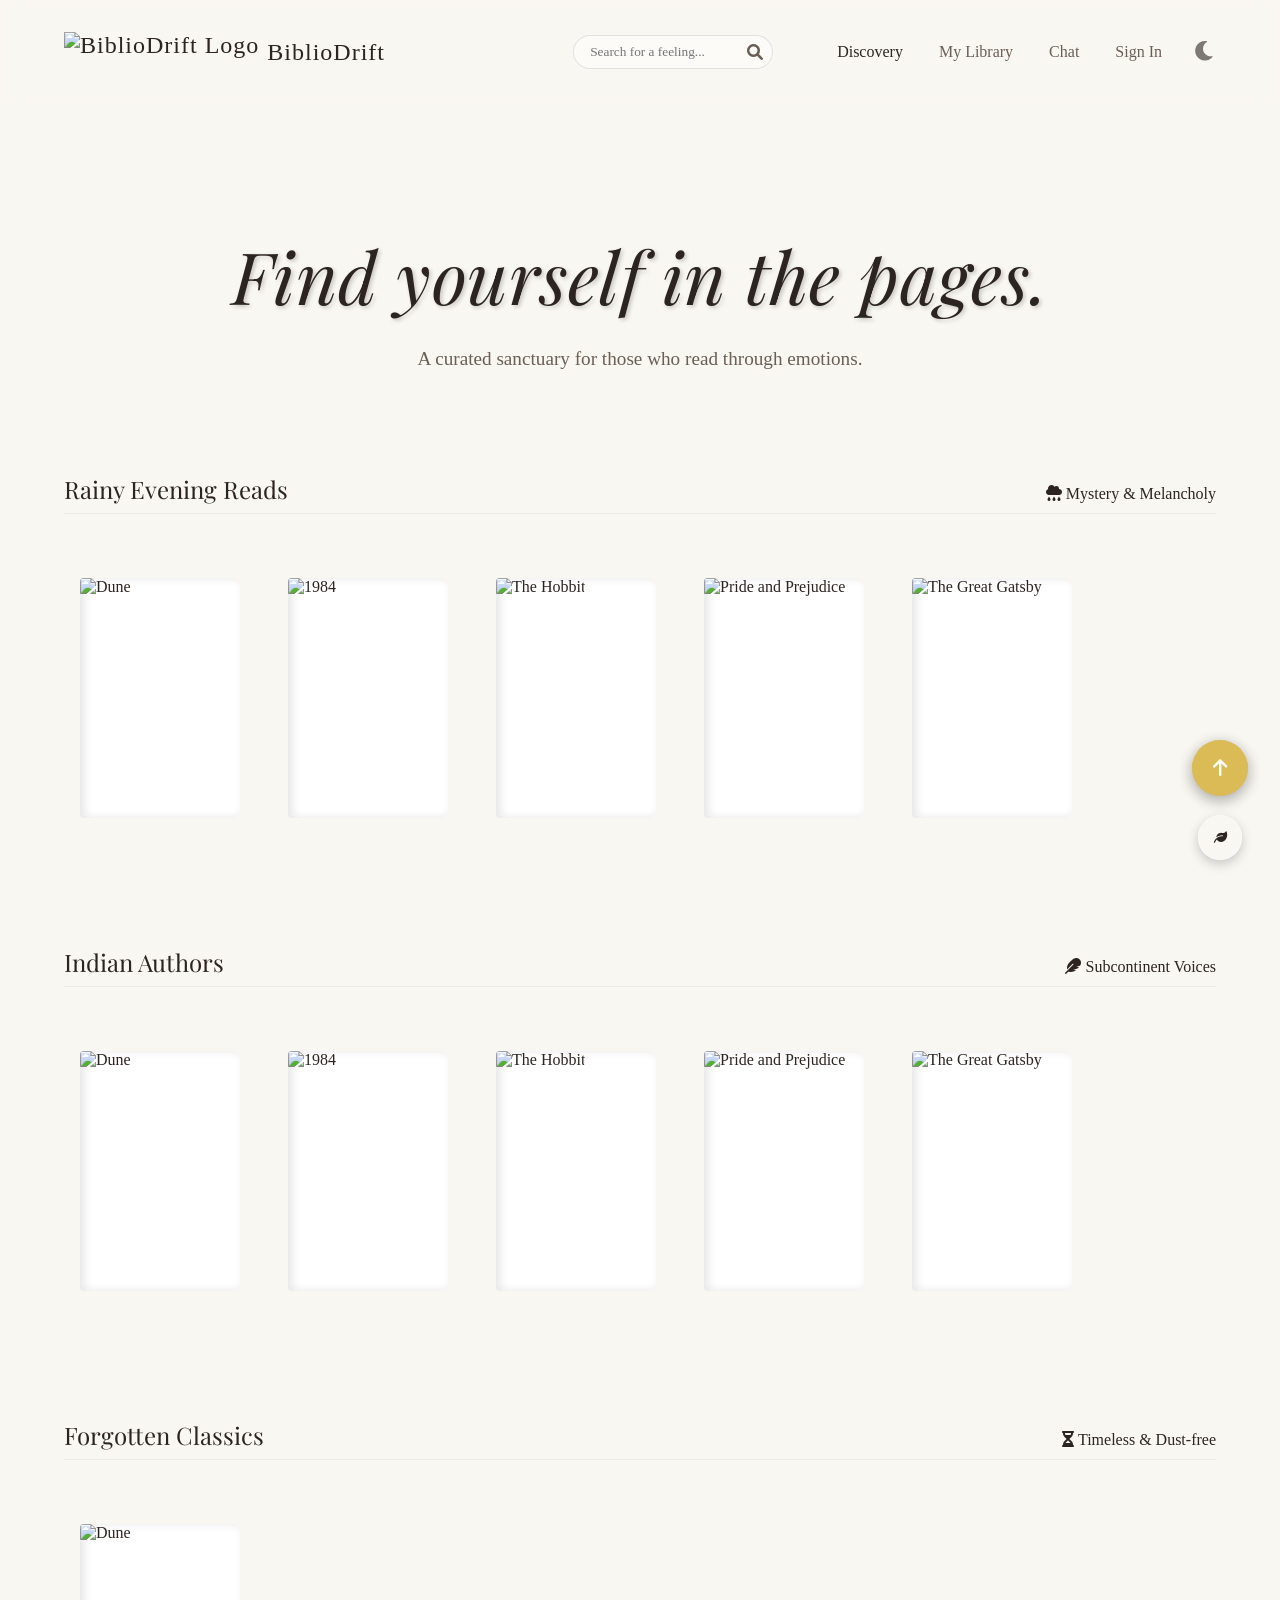
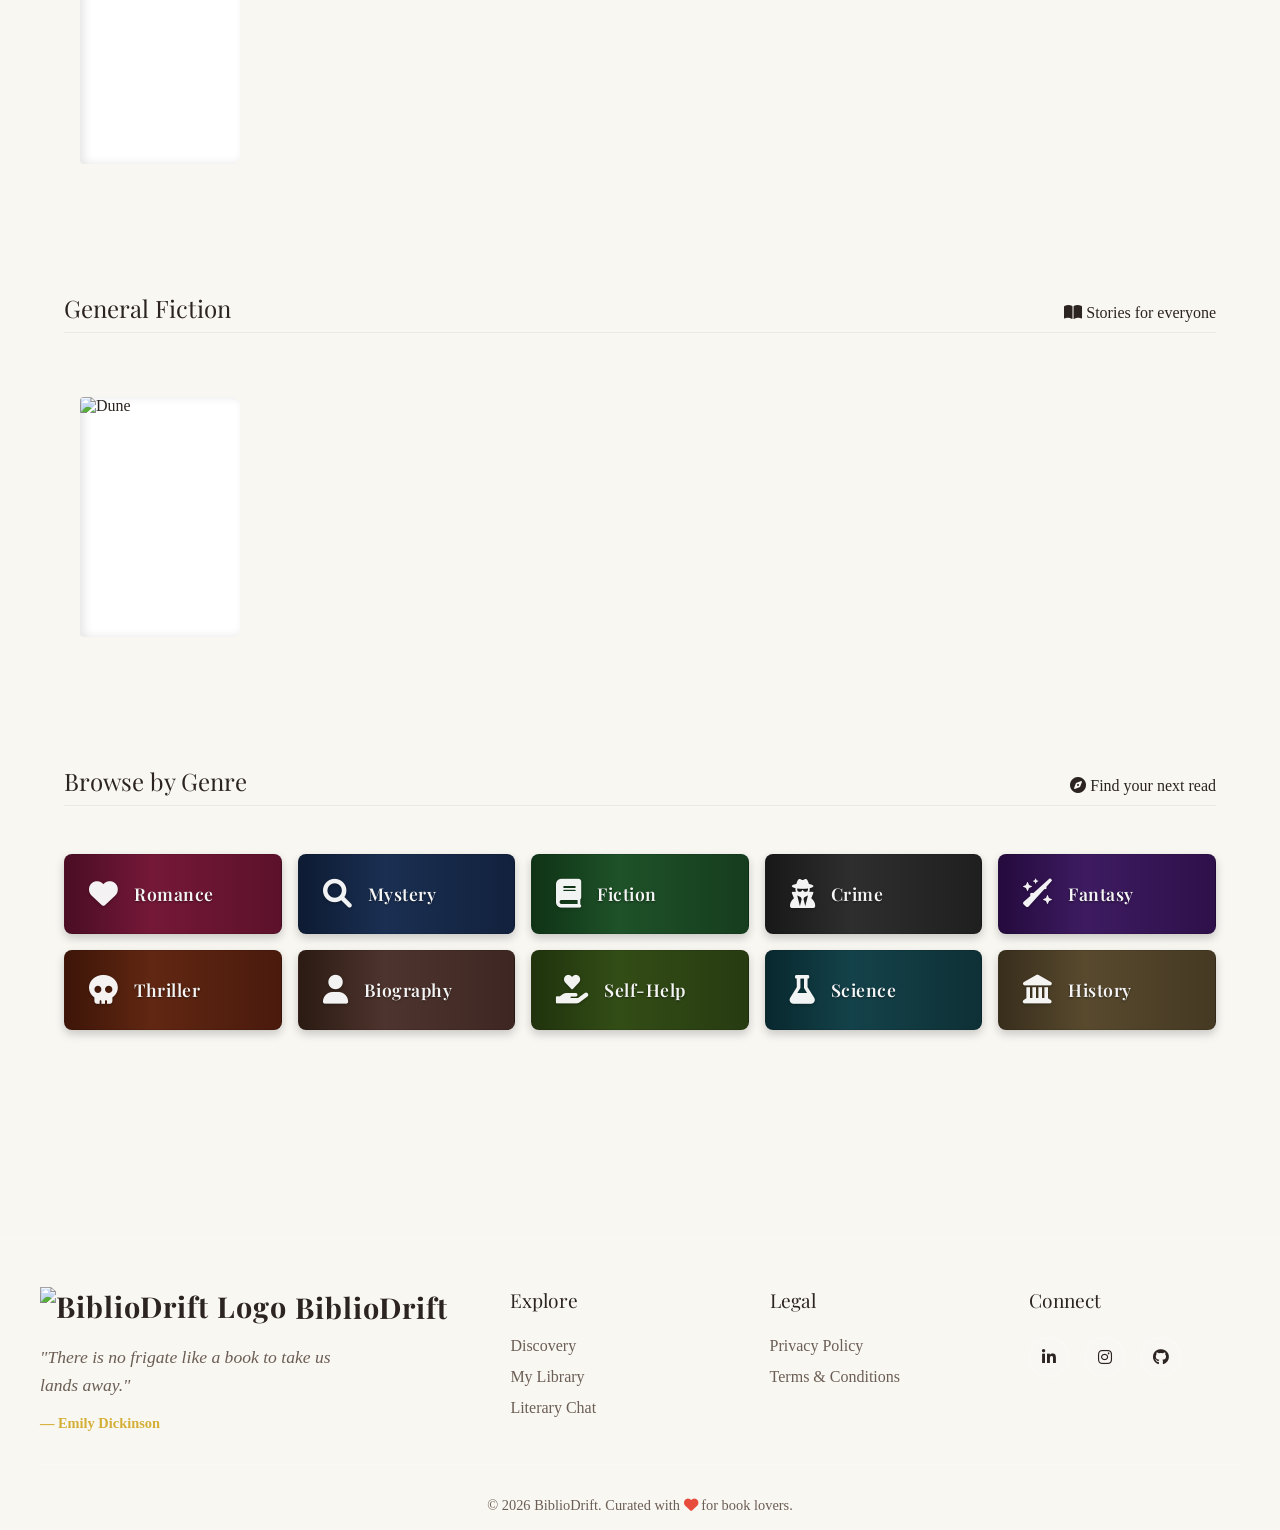
==== commit f7f0f374: "fix: update footer for social links" ====
--- a/frontend/pages/index.html
+++ b/frontend/pages/index.html
@@ -173,7 +173,9 @@
     </dialog>
   </main>
 
-
+  <button id="backToTop" class="btn-icon back-to-top" title="Back to Top">
+    <i class="fa-solid fa-arrow-up"></i>
+  </button>
 
 
   <!-- Enhanced Footer -->
@@ -204,7 +206,7 @@
       <div class="footer-social">
         <h3>Connect</h3>
         <div class="social-icons">
-          <a href="#" title="LinkedIn"><i class="fab fa-linkedin-in"></i></a>
+          <a href="https://www.linkedin.com/in/devanshi5malhotra/" target="_blank" rel="noopener noreferrer" title="LinkedIn"><i class="fab fa-linkedin-in"></i></a>
           <a href="#" title="Instagram"><i class="fab fa-instagram"></i></a>
           <a href="https://github.com/devanshi14malhotra/BiblioDrift" target="_blank" rel="noopener noreferrer"
             title="GitHub"><i class="fa-brands fa-github"></i></a>
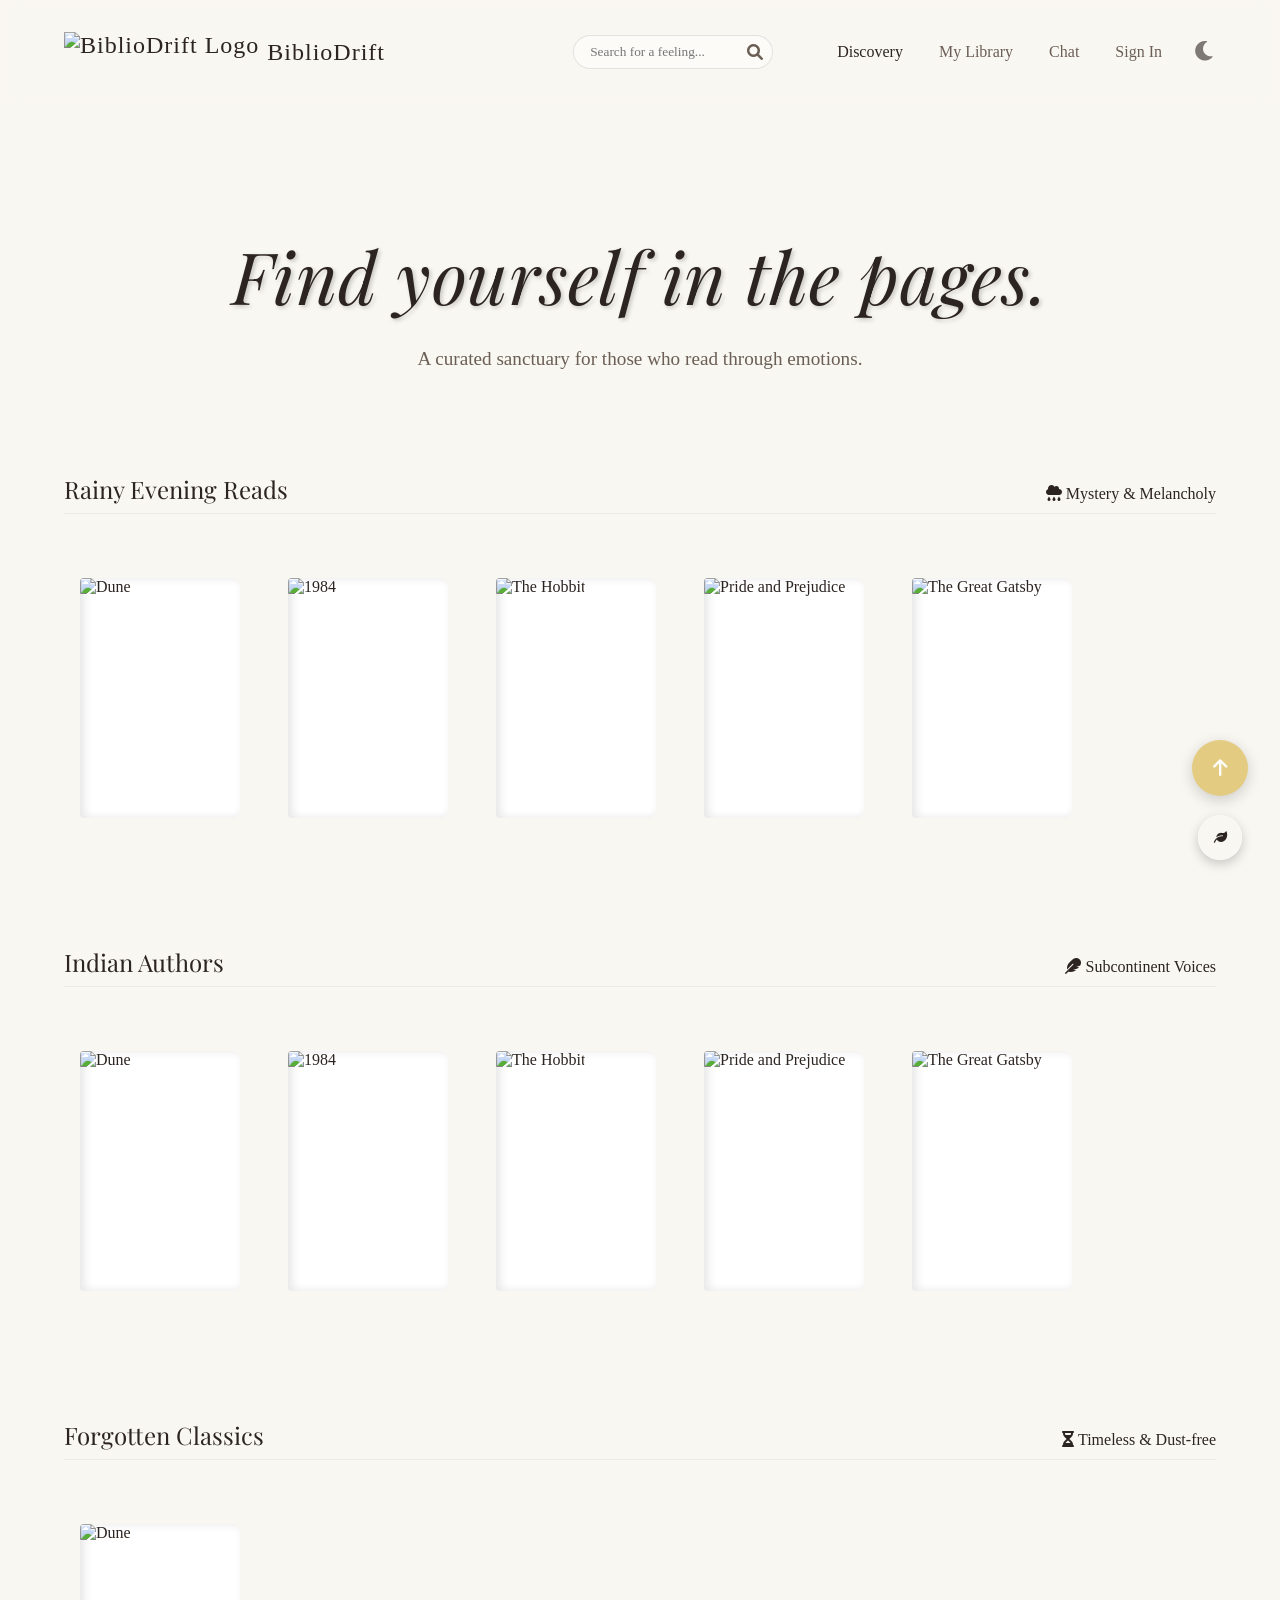
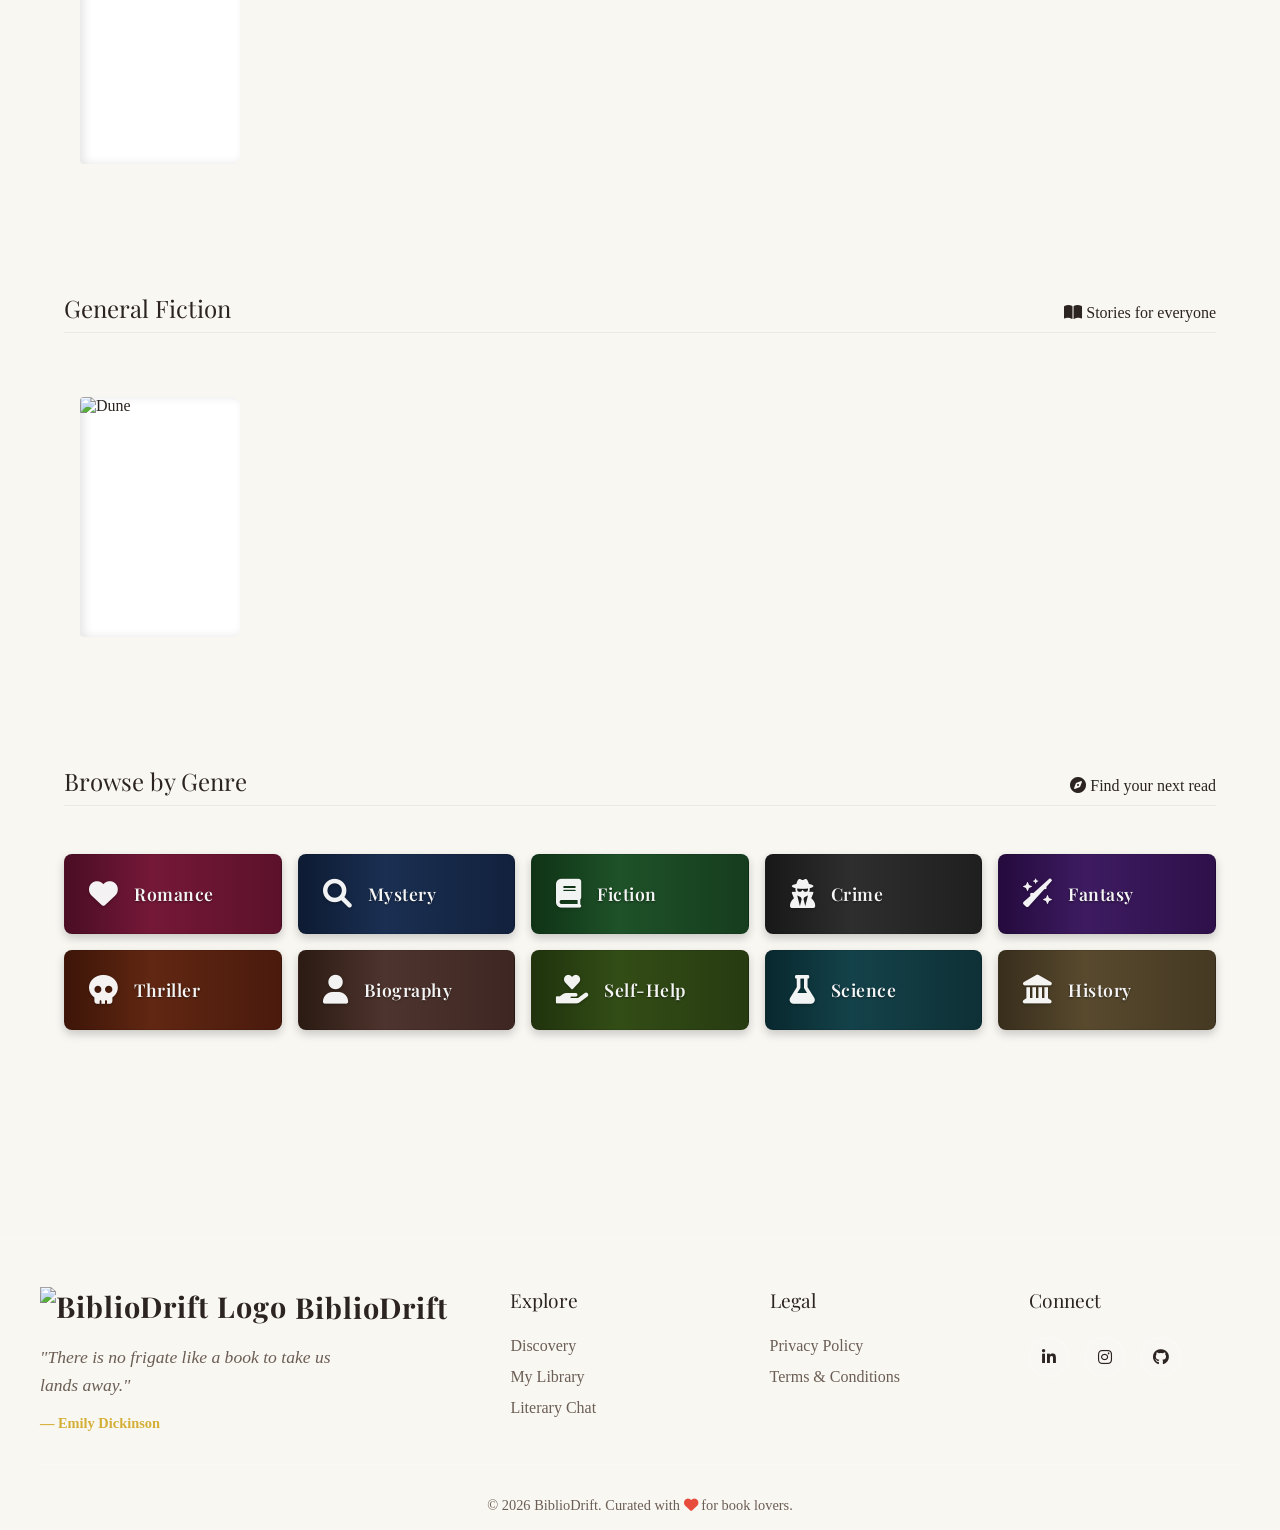
==== commit 6fefaaed: "Merge pull request #372 from Tushar15769/feature/emotional-tagging-sorting-books [NSoC'26] Added emo" ====
--- a/frontend/pages/index.html
+++ b/frontend/pages/index.html
@@ -173,9 +173,7 @@
     </dialog>
   </main>
 
-  <button id="backToTop" class="btn-icon back-to-top" title="Back to Top">
-    <i class="fa-solid fa-arrow-up"></i>
-  </button>
+
 
 
   <!-- Enhanced Footer -->
@@ -206,7 +204,7 @@
       <div class="footer-social">
         <h3>Connect</h3>
         <div class="social-icons">
-          <a href="https://www.linkedin.com/in/devanshi5malhotra/" target="_blank" rel="noopener noreferrer" title="LinkedIn"><i class="fab fa-linkedin-in"></i></a>
+          <a href="#" title="LinkedIn"><i class="fab fa-linkedin-in"></i></a>
           <a href="#" title="Instagram"><i class="fab fa-instagram"></i></a>
           <a href="https://github.com/devanshi14malhotra/BiblioDrift" target="_blank" rel="noopener noreferrer"
             title="GitHub"><i class="fa-brands fa-github"></i></a>
